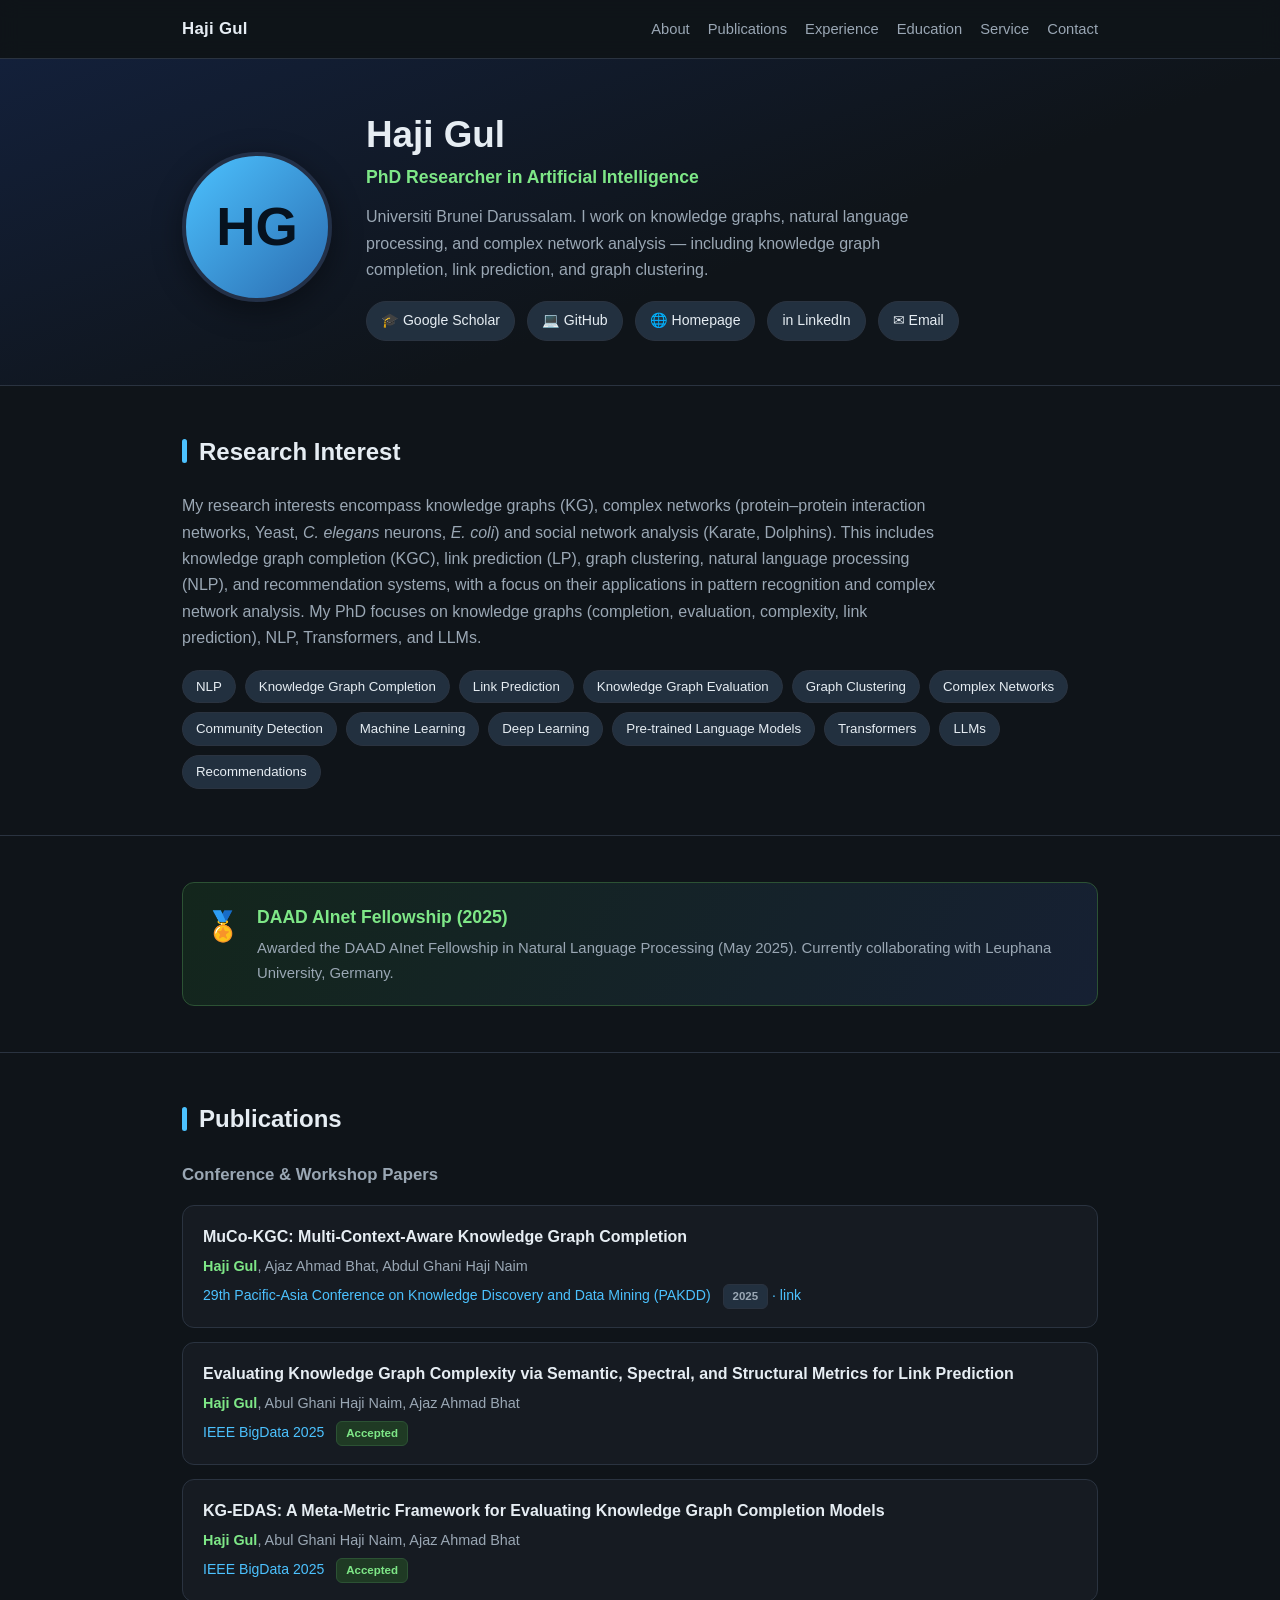
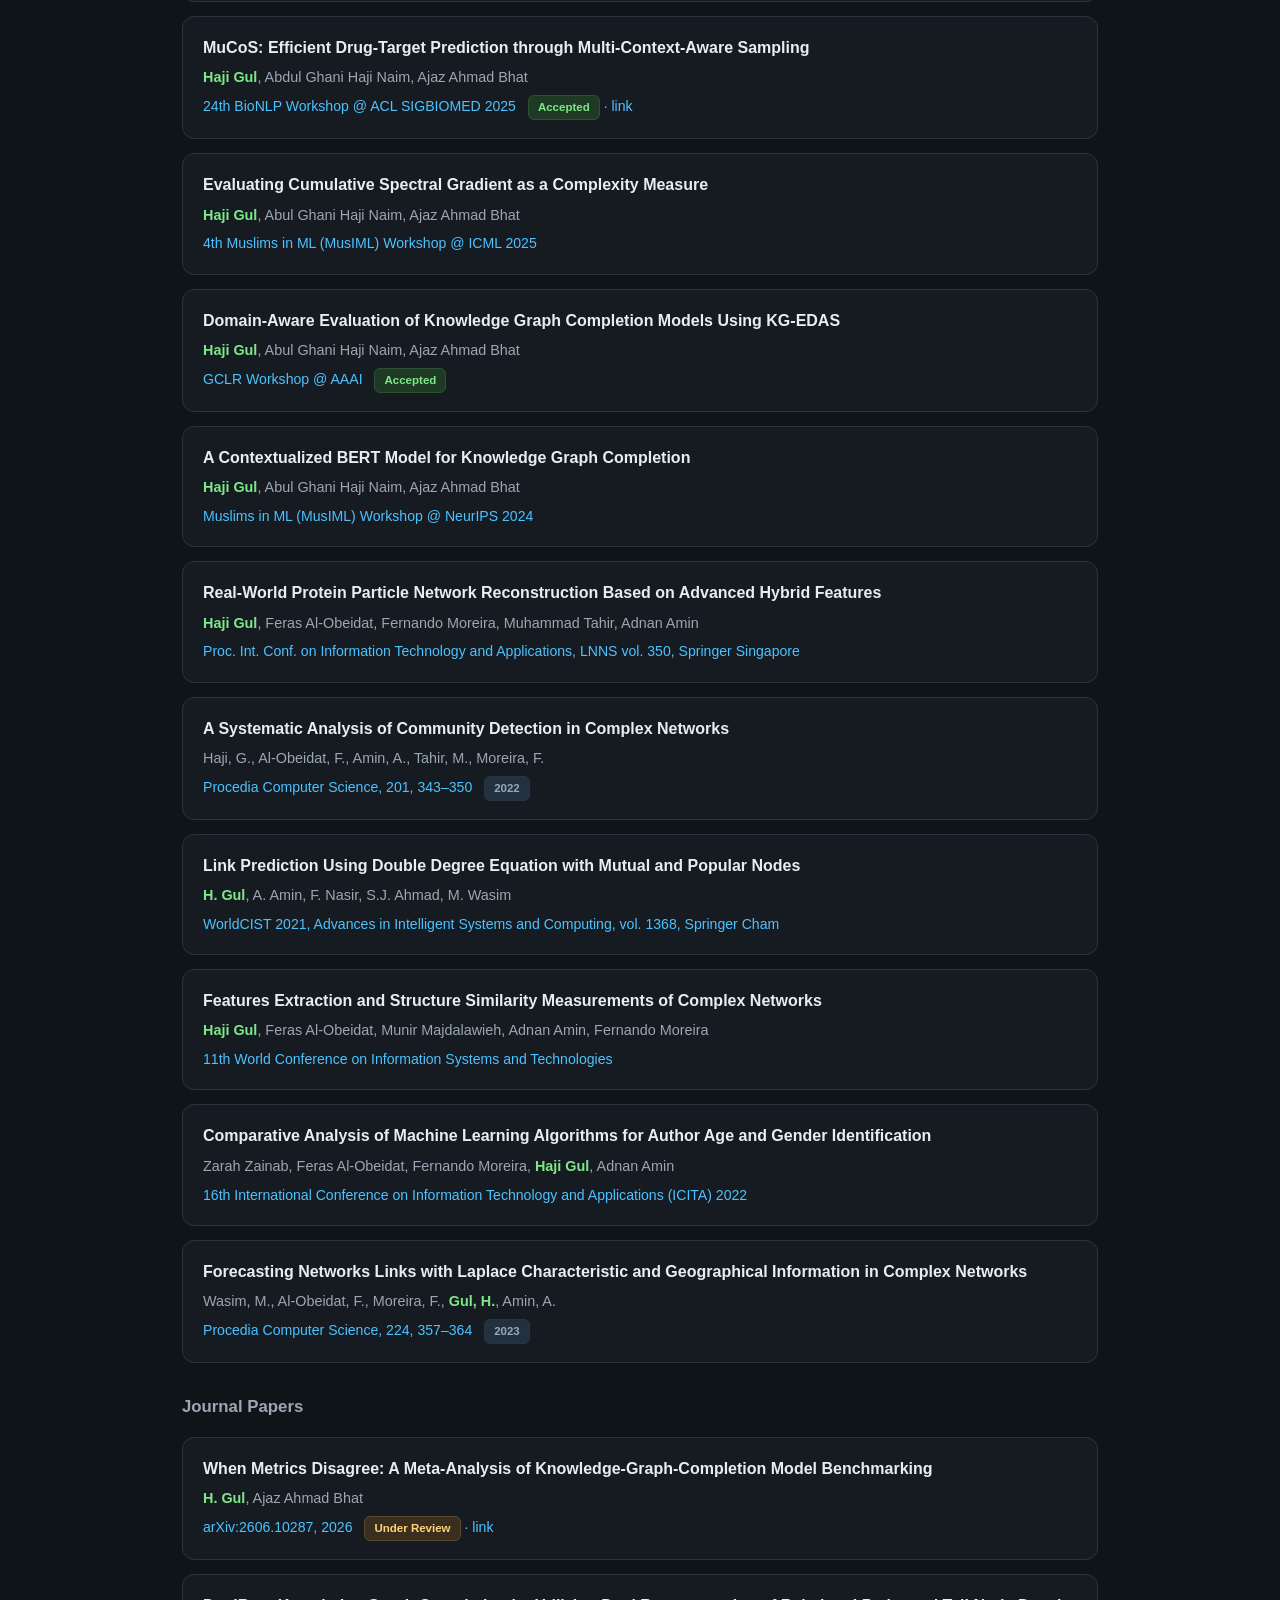
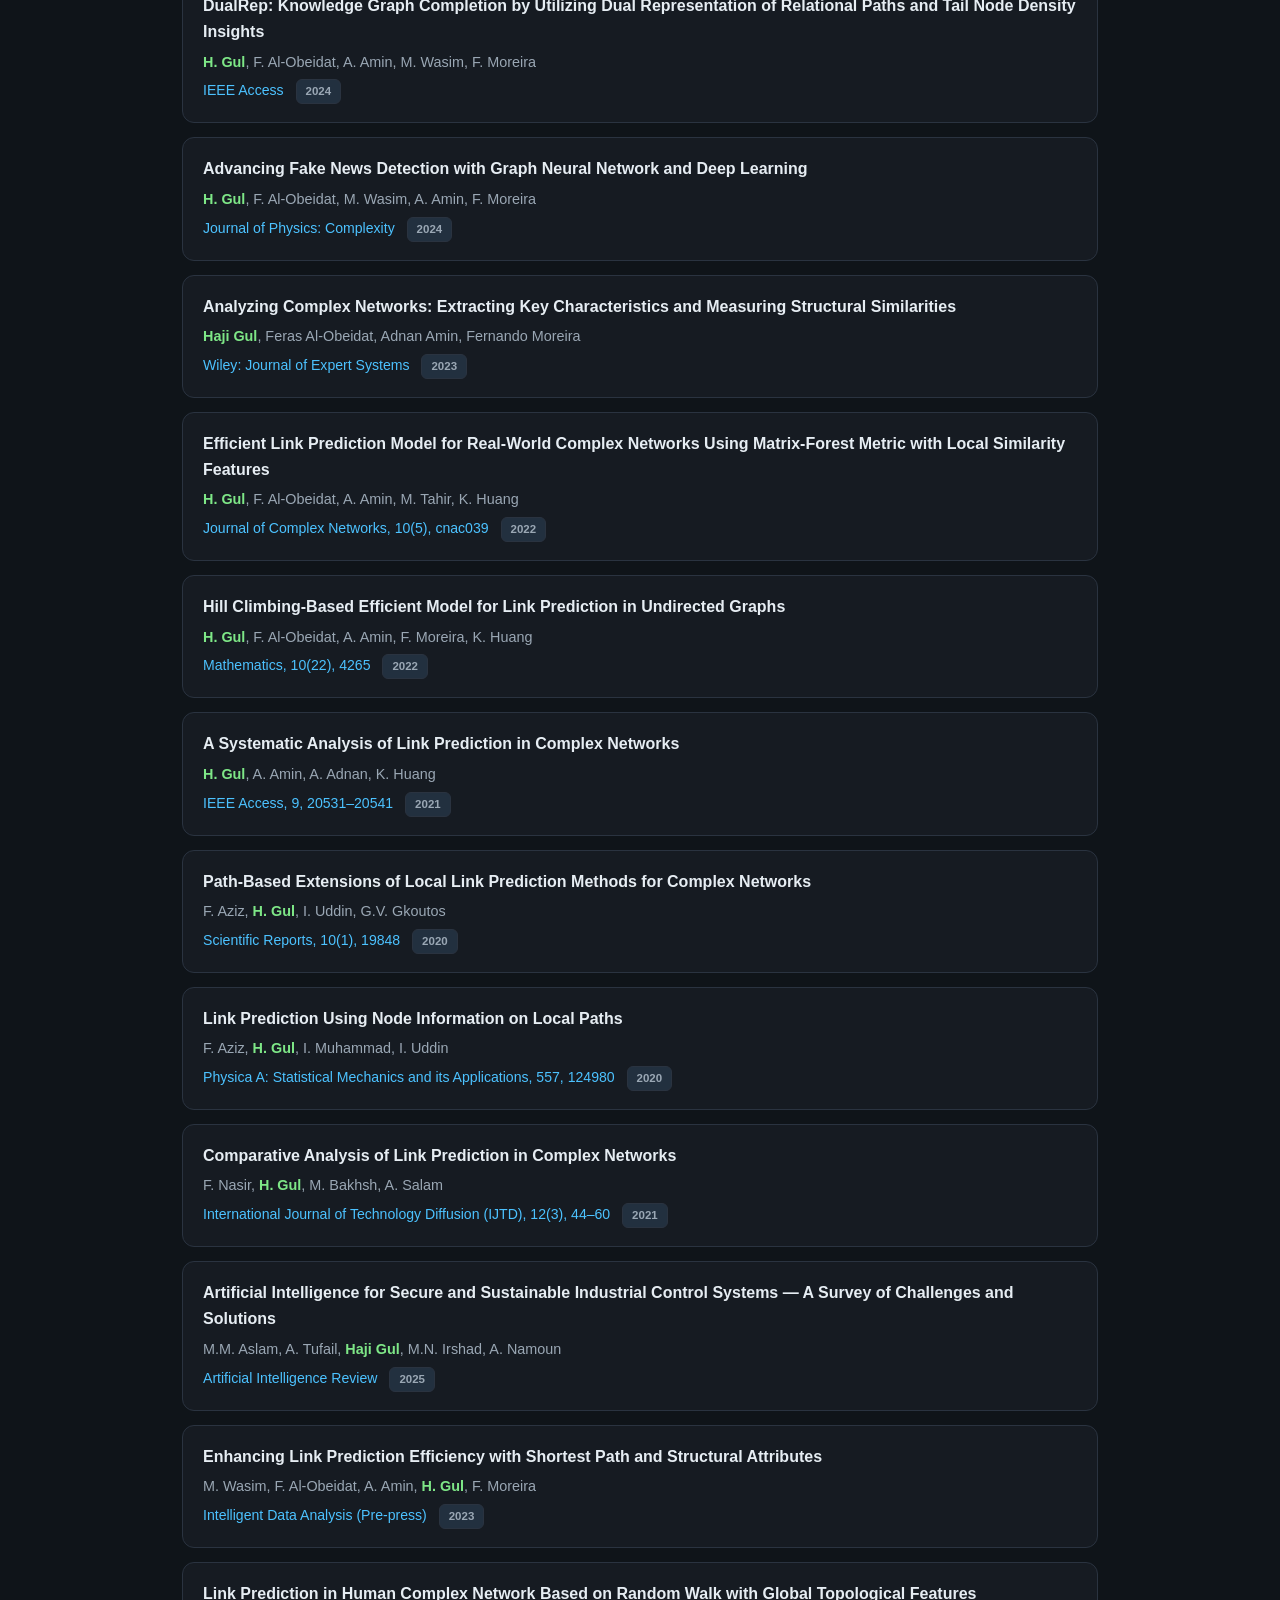
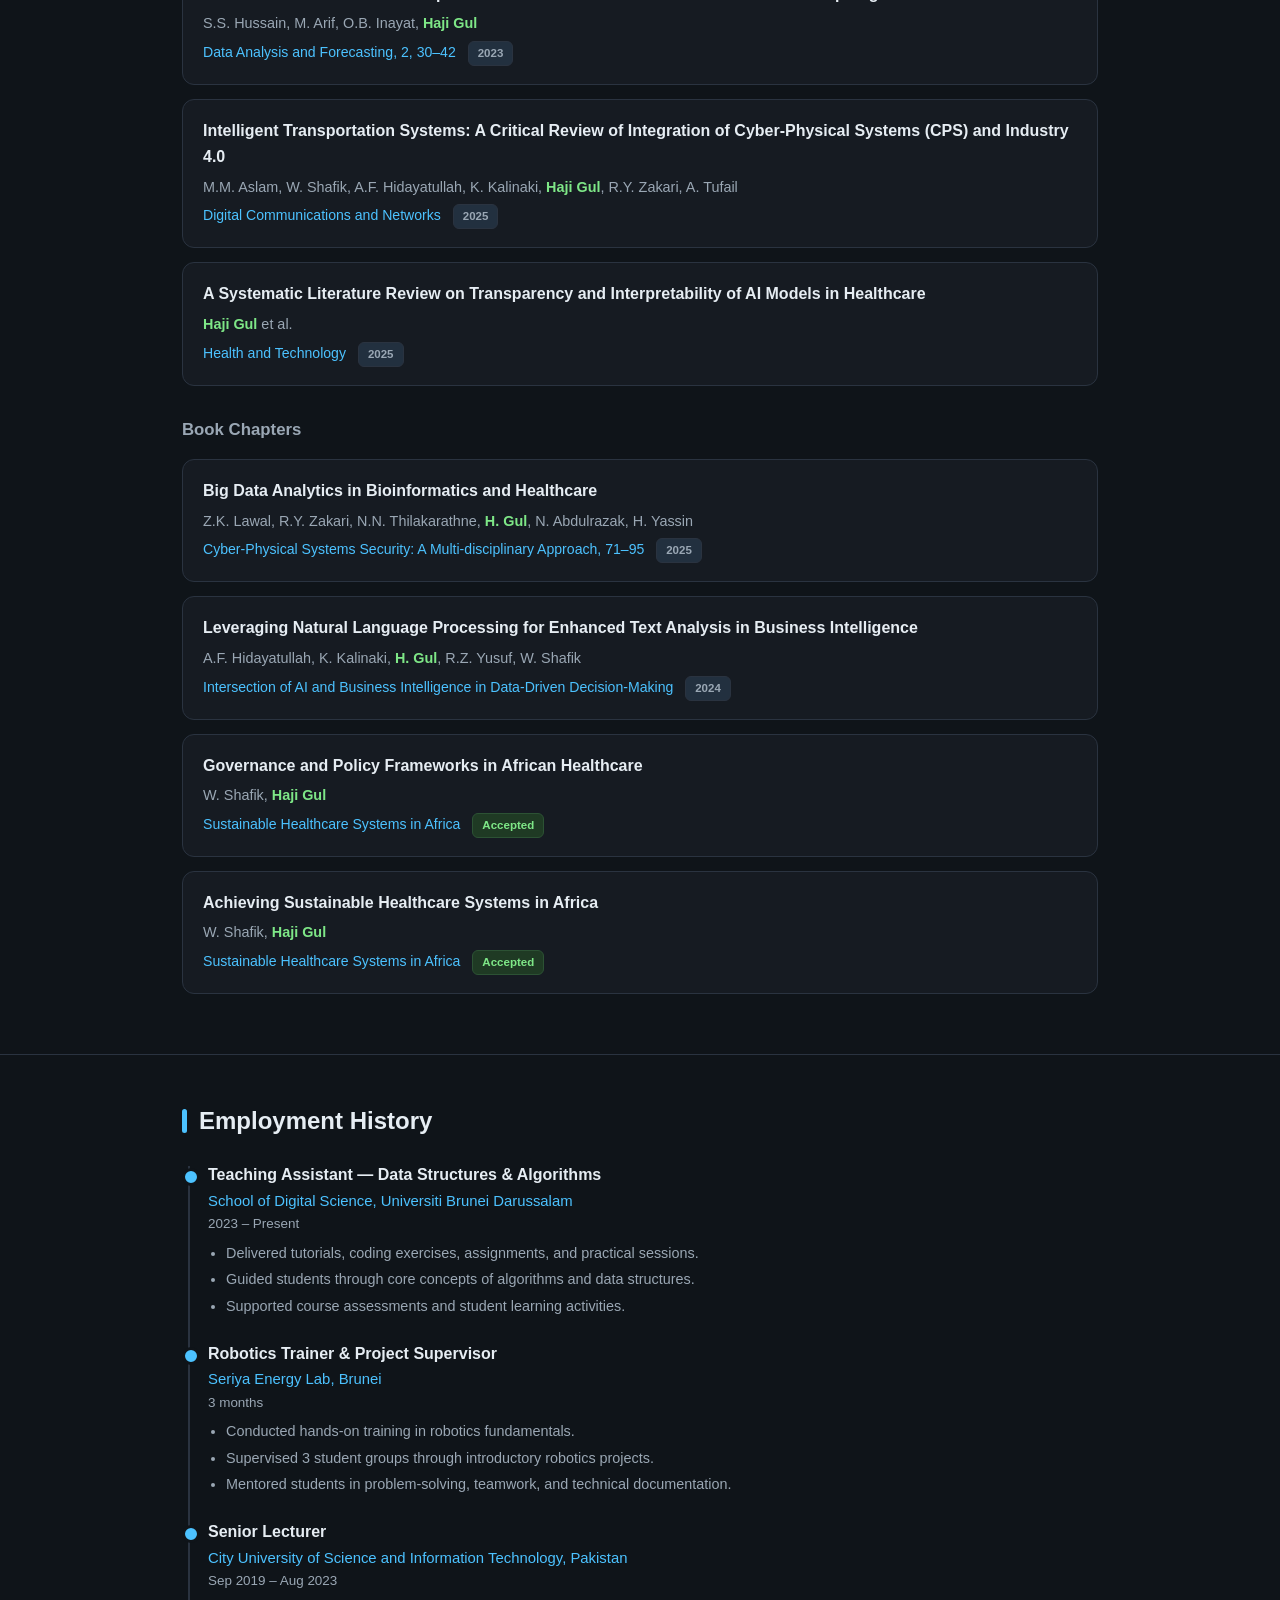
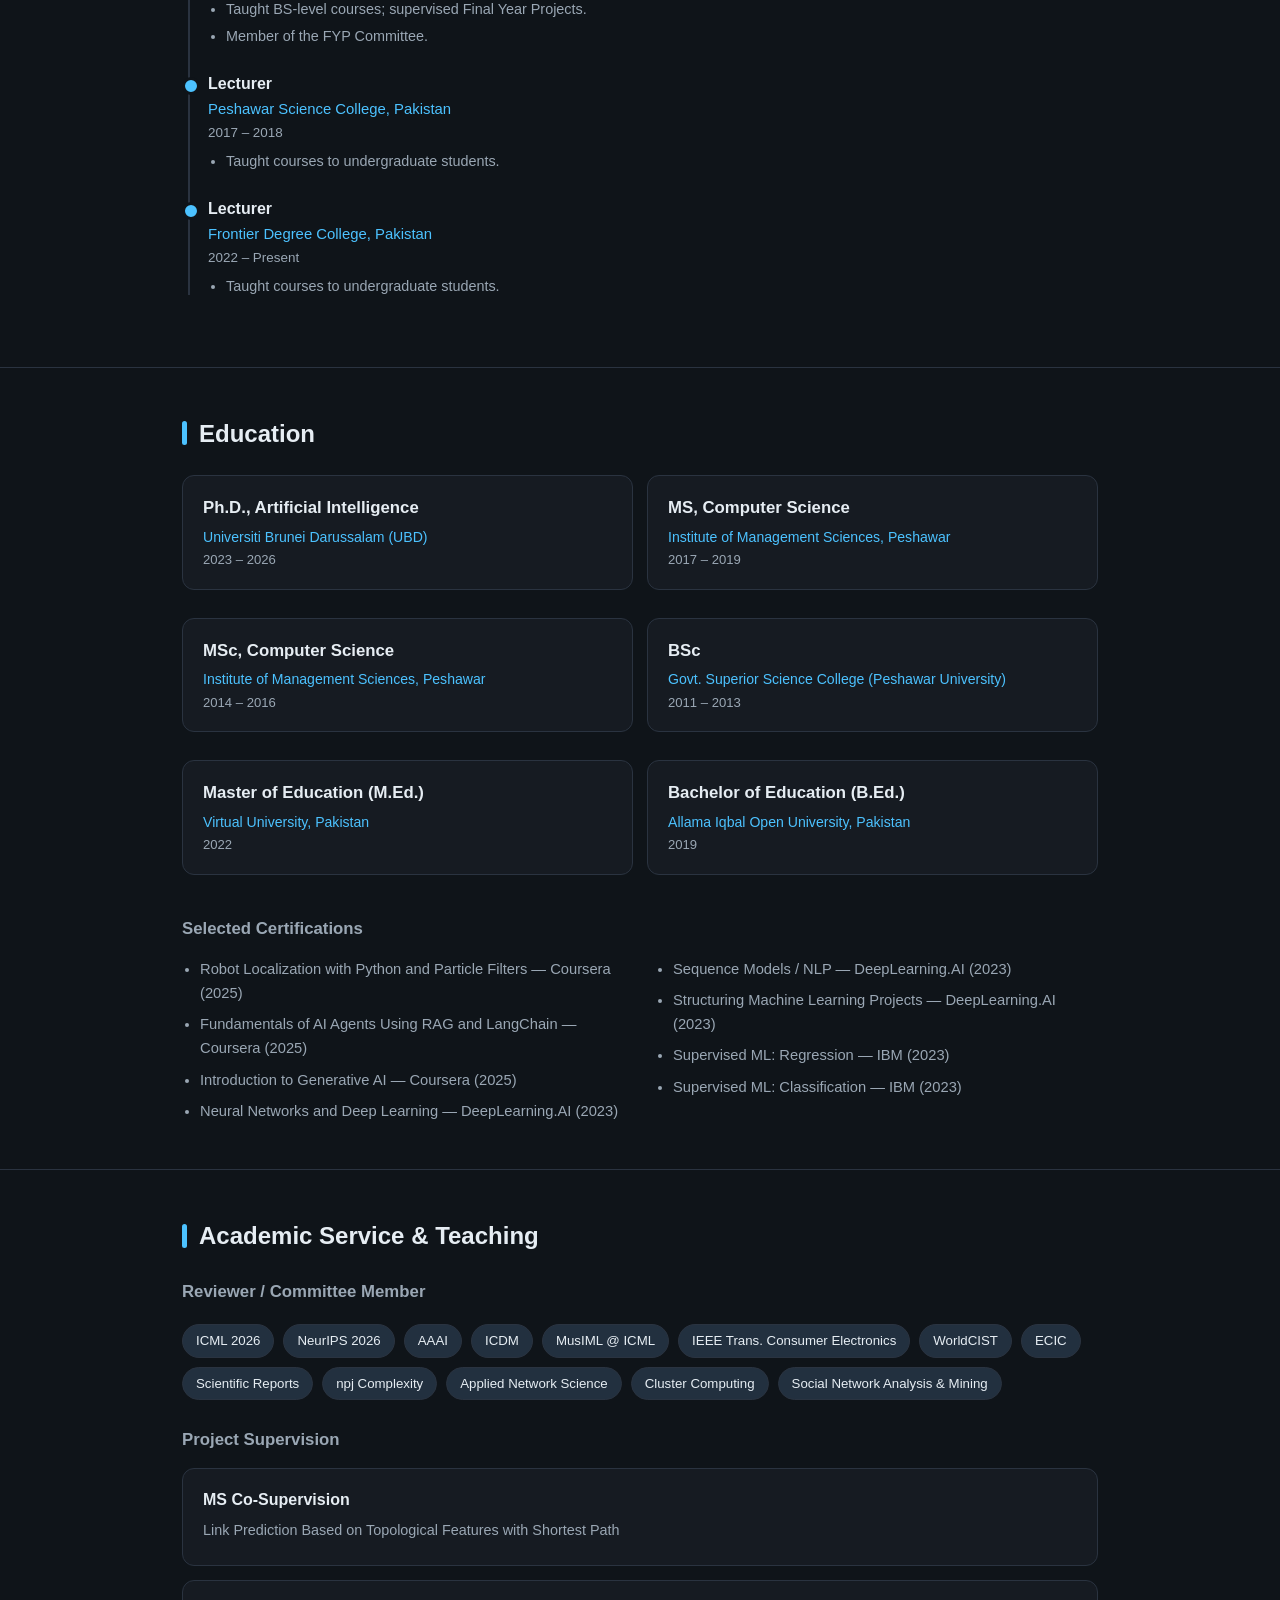
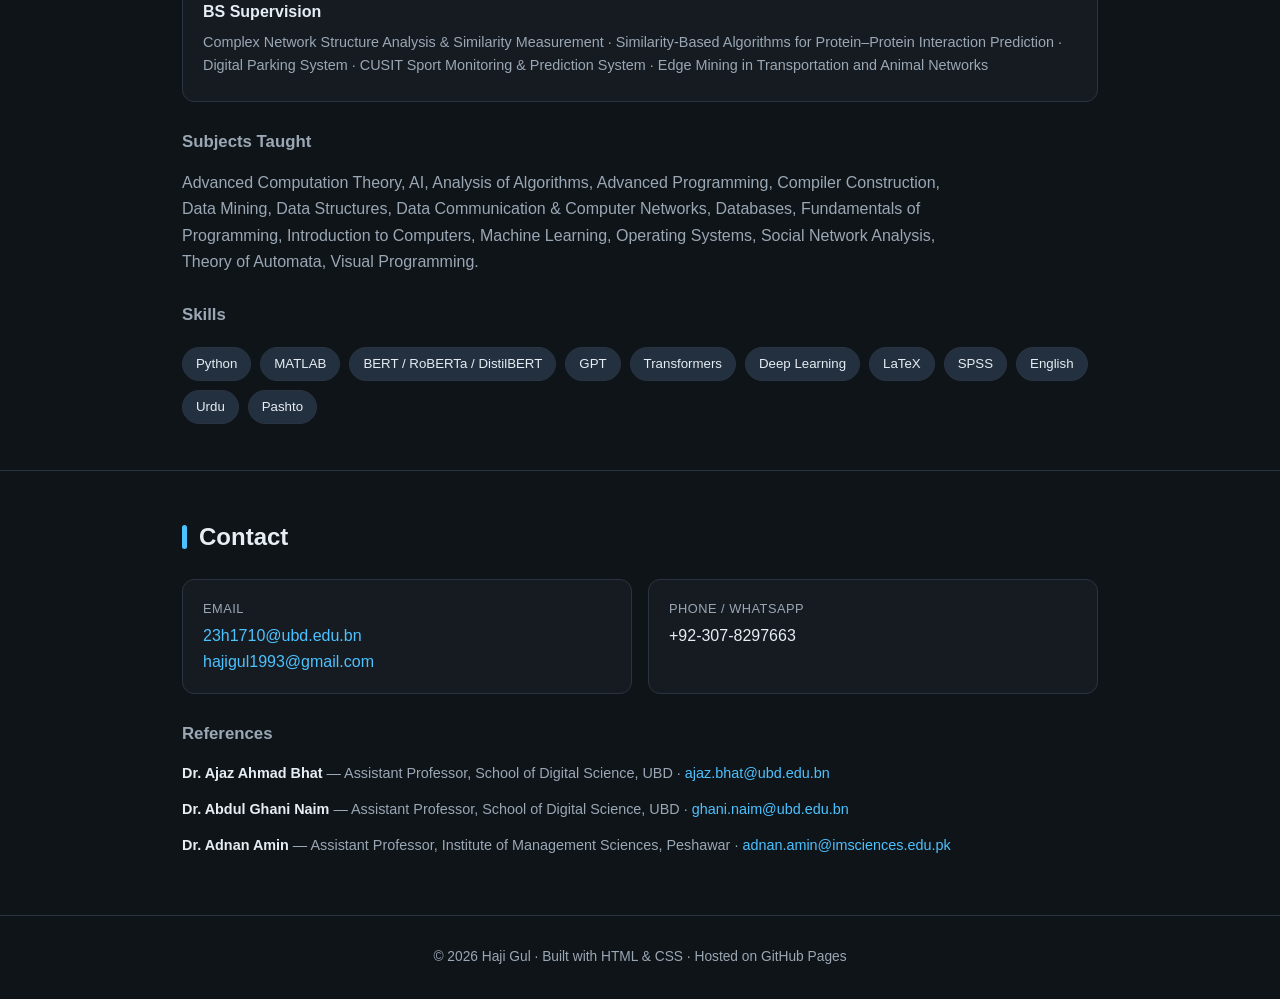
==== index.html @ 2e97ee05 "Add files via upload" ====
<!DOCTYPE html>
<html lang="en">
<head>
<meta charset="UTF-8">
<meta name="viewport" content="width=device-width, initial-scale=1.0">
<title>Haji Gul — Academic Homepage</title>
<meta name="description" content="Haji Gul — PhD researcher in Artificial Intelligence. Knowledge Graphs, NLP, Complex Networks, Link Prediction.">
<style>
  :root{
    --bg:#0f1419;
    --panel:#161b22;
    --panel2:#1c2330;
    --ink:#e6edf3;
    --muted:#9aa7b4;
    --accent:#4cc2ff;
    --accent2:#7ee787;
    --line:#2a3340;
    --chip:#22303f;
  }
  *{box-sizing:border-box;margin:0;padding:0}
  html{scroll-behavior:smooth}
  body{
    font-family:-apple-system,BlinkMacSystemFont,"Segoe UI",Roboto,Helvetica,Arial,sans-serif;
    background:var(--bg);
    color:var(--ink);
    line-height:1.65;
    font-size:16px;
  }
  a{color:var(--accent);text-decoration:none}
  a:hover{text-decoration:underline}

  /* Layout */
  .wrap{max-width:960px;margin:0 auto;padding:0 22px}

  /* Top nav */
  nav{
    position:sticky;top:0;z-index:50;
    background:rgba(15,20,25,.85);
    backdrop-filter:blur(10px);
    border-bottom:1px solid var(--line);
  }
  nav .wrap{display:flex;align-items:center;justify-content:space-between;height:58px}
  nav .brand{font-weight:700;font-size:1.05rem;letter-spacing:.3px}
  nav .links{display:flex;gap:18px;flex-wrap:wrap}
  nav .links a{color:var(--muted);font-size:.92rem;font-weight:500}
  nav .links a:hover{color:var(--accent);text-decoration:none}
  .menu-btn{display:none;background:none;border:1px solid var(--line);color:var(--ink);
    border-radius:8px;padding:6px 10px;font-size:1.1rem;cursor:pointer}

  /* Hero */
  header.hero{
    background:linear-gradient(160deg,#13203a 0%,#0f1419 60%);
    border-bottom:1px solid var(--line);
    padding:54px 0 44px;
  }
  .hero-grid{display:flex;gap:34px;align-items:center;flex-wrap:wrap}
  .avatar{
    width:150px;height:150px;border-radius:50%;
    background:linear-gradient(135deg,var(--accent),#2b6cb0);
    display:flex;align-items:center;justify-content:center;
    font-size:3.4rem;font-weight:700;color:#06121f;flex-shrink:0;
    border:4px solid #233047;box-shadow:0 8px 30px rgba(0,0,0,.4);
  }
  .hero h1{font-size:2.3rem;line-height:1.2;margin-bottom:6px}
  .hero .role{color:var(--accent2);font-weight:600;font-size:1.1rem;margin-bottom:12px}
  .hero p.lead{color:var(--muted);max-width:560px;margin-bottom:18px}
  .social{display:flex;gap:12px;flex-wrap:wrap}
  .social a{
    display:inline-flex;align-items:center;gap:7px;
    background:var(--chip);border:1px solid var(--line);
    padding:7px 14px;border-radius:999px;font-size:.88rem;
    color:var(--ink);font-weight:500;
  }
  .social a:hover{border-color:var(--accent);color:var(--accent);text-decoration:none}

  /* Sections */
  section{padding:46px 0;border-bottom:1px solid var(--line)}
  section h2{
    font-size:1.5rem;margin-bottom:22px;display:flex;align-items:center;gap:12px;
  }
  section h2::before{
    content:"";width:5px;height:24px;background:var(--accent);border-radius:3px;display:inline-block;
  }
  .lead-text{color:var(--muted);max-width:760px}

  /* Keyword chips */
  .chips{display:flex;flex-wrap:wrap;gap:9px;margin-top:18px}
  .chips span{
    background:var(--chip);border:1px solid var(--line);
    padding:5px 13px;border-radius:999px;font-size:.83rem;color:var(--ink);
  }

  /* Cards / lists */
  .card{
    background:var(--panel);border:1px solid var(--line);
    border-radius:12px;padding:18px 20px;margin-bottom:14px;
  }
  .card:hover{border-color:#37445a}
  .pub-title{font-weight:600;color:var(--ink);margin-bottom:5px}
  .pub-authors{color:var(--muted);font-size:.9rem;margin-bottom:5px}
  .pub-authors .me{color:var(--accent2);font-weight:600}
  .pub-venue{font-size:.88rem;color:var(--accent)}
  .badge{
    display:inline-block;font-size:.72rem;font-weight:700;
    padding:2px 9px;border-radius:6px;margin-left:8px;vertical-align:middle;
    background:#1f3a24;color:var(--accent2);border:1px solid #2c5234;
  }
  .badge.review{background:#3a2f1f;color:#ffd479;border-color:#5a4a2c}
  .badge.year{background:#22303f;color:var(--muted);border-color:var(--line)}

  /* Timeline */
  .timeline{position:relative;padding-left:26px}
  .timeline::before{content:"";position:absolute;left:6px;top:4px;bottom:4px;width:2px;background:var(--line)}
  .tl-item{position:relative;margin-bottom:22px}
  .tl-item::before{
    content:"";position:absolute;left:-26px;top:6px;width:12px;height:12px;
    border-radius:50%;background:var(--accent);border:3px solid var(--bg);
  }
  .tl-role{font-weight:600}
  .tl-org{color:var(--accent);font-size:.93rem}
  .tl-date{color:var(--muted);font-size:.84rem;margin-bottom:6px}
  .tl-item ul{margin:6px 0 0 18px;color:var(--muted);font-size:.9rem}
  .tl-item li{margin-bottom:3px}

  /* Two-column grid */
  .grid2{display:grid;grid-template-columns:1fr 1fr;gap:14px}
  .mini h3{font-size:1.05rem;margin-bottom:4px}
  .mini .sub{color:var(--accent);font-size:.88rem}
  .mini .date{color:var(--muted);font-size:.82rem}

  /* Highlight banner */
  .highlight{
    background:linear-gradient(120deg,#13261c,#162033);
    border:1px solid #2c5234;border-radius:12px;padding:20px 22px;
    display:flex;gap:16px;align-items:flex-start;
  }
  .highlight .ic{font-size:1.8rem}
  .highlight h3{color:var(--accent2);margin-bottom:4px;font-size:1.1rem}
  .highlight p{color:var(--muted);font-size:.93rem}

  /* simple two-col lists */
  .collist{columns:2;column-gap:30px}
  .collist li{margin:0 0 7px 18px;color:var(--muted);font-size:.92rem}

  /* Contact */
  .contact-grid{display:grid;grid-template-columns:1fr 1fr;gap:16px}
  .contact-card{background:var(--panel);border:1px solid var(--line);border-radius:12px;padding:18px 20px}
  .contact-card .lbl{color:var(--muted);font-size:.8rem;text-transform:uppercase;letter-spacing:.5px;margin-bottom:4px}
  .ref{font-size:.9rem;color:var(--muted);margin-bottom:12px}
  .ref b{color:var(--ink)}

  footer{padding:30px 0;text-align:center;color:var(--muted);font-size:.86rem}

  /* Responsive */
  @media(max-width:760px){
    .hero h1{font-size:1.8rem}
    .grid2,.contact-grid{grid-template-columns:1fr}
    .collist{columns:1}
    nav .links{display:none;position:absolute;top:58px;left:0;right:0;
      background:var(--panel);flex-direction:column;padding:14px 22px;border-bottom:1px solid var(--line)}
    nav .links.open{display:flex}
    .menu-btn{display:block}
    .avatar{width:110px;height:110px;font-size:2.6rem}
  }
</style>
</head>
<body>

<!-- ============ NAV ============ -->
<nav>
  <div class="wrap">
    <div class="brand">Haji Gul</div>
    <button class="menu-btn" onclick="document.getElementById('navlinks').classList.toggle('open')">☰</button>
    <div class="links" id="navlinks">
      <a href="#about">About</a>
      <a href="#publications">Publications</a>
      <a href="#experience">Experience</a>
      <a href="#education">Education</a>
      <a href="#service">Service</a>
      <a href="#contact">Contact</a>
    </div>
  </div>
</nav>

<!-- ============ HERO ============ -->
<header class="hero">
  <div class="wrap hero-grid">
    <div class="avatar">HG</div>
    <div>
      <h1>Haji Gul</h1>
      <div class="role">PhD Researcher in Artificial Intelligence</div>
      <p class="lead">Universiti Brunei Darussalam. I work on knowledge graphs, natural language processing,
        and complex network analysis — including knowledge graph completion, link prediction, and graph clustering.</p>
      <div class="social">
        <a href="https://scholar.google.com/citations?user=WqmzWogAAAAJ&hl=en" target="_blank">🎓 Google Scholar</a>
        <a href="https://github.com/hajigul" target="_blank">💻 GitHub</a>
        <a href="https://sites.google.com/view/hajigul/research-interest" target="_blank">🌐 Homepage</a>
        <a href="https://linkedin.com/in/haji-gul" target="_blank">in LinkedIn</a>
        <a href="mailto:23h1710@ubd.edu.bn">✉ Email</a>
      </div>
    </div>
  </div>
</header>

<!-- ============ ABOUT ============ -->
<section id="about">
  <div class="wrap">
    <h2>Research Interest</h2>
    <p class="lead-text">
      My research interests encompass knowledge graphs (KG), complex networks
      (protein–protein interaction networks, Yeast, <i>C. elegans</i> neurons, <i>E. coli</i>) and
      social network analysis (Karate, Dolphins). This includes knowledge graph completion (KGC),
      link prediction (LP), graph clustering, natural language processing (NLP), and recommendation
      systems, with a focus on their applications in pattern recognition and complex network analysis.
      My PhD focuses on knowledge graphs (completion, evaluation, complexity, link prediction),
      NLP, Transformers, and LLMs.
    </p>
    <div class="chips">
      <span>NLP</span><span>Knowledge Graph Completion</span><span>Link Prediction</span>
      <span>Knowledge Graph Evaluation</span><span>Graph Clustering</span><span>Complex Networks</span>
      <span>Community Detection</span><span>Machine Learning</span><span>Deep Learning</span>
      <span>Pre-trained Language Models</span><span>Transformers</span><span>LLMs</span><span>Recommendations</span>
    </div>
  </div>
</section>

<!-- ============ HIGHLIGHT ============ -->
<section id="award">
  <div class="wrap">
    <div class="highlight">
      <div class="ic">🏅</div>
      <div>
        <h3>DAAD AInet Fellowship (2025)</h3>
        <p>Awarded the DAAD AInet Fellowship in Natural Language Processing (May 2025).
           Currently collaborating with Leuphana University, Germany.</p>
      </div>
    </div>
  </div>
</section>

<!-- ============ PUBLICATIONS ============ -->
<section id="publications">
  <div class="wrap">
    <h2>Publications</h2>

    <h3 style="margin:6px 0 16px;color:var(--muted);font-size:1.05rem;font-weight:600">Conference &amp; Workshop Papers</h3>

    <div class="card">
      <div class="pub-title">MuCo-KGC: Multi-Context-Aware Knowledge Graph Completion</div>
      <div class="pub-authors"><span class="me">Haji Gul</span>, Ajaz Ahmad Bhat, Abdul Ghani Haji Naim</div>
      <div class="pub-venue">29th Pacific-Asia Conference on Knowledge Discovery and Data Mining (PAKDD)
        <span class="badge year">2025</span>
        <a href="https://dl.acm.org/doi/10.1007/978-981-96-8298-0_1" target="_blank"> · link</a></div>
    </div>

    <div class="card">
      <div class="pub-title">Evaluating Knowledge Graph Complexity via Semantic, Spectral, and Structural Metrics for Link Prediction</div>
      <div class="pub-authors"><span class="me">Haji Gul</span>, Abul Ghani Haji Naim, Ajaz Ahmad Bhat</div>
      <div class="pub-venue">IEEE BigData 2025 <span class="badge">Accepted</span></div>
    </div>

    <div class="card">
      <div class="pub-title">KG-EDAS: A Meta-Metric Framework for Evaluating Knowledge Graph Completion Models</div>
      <div class="pub-authors"><span class="me">Haji Gul</span>, Abul Ghani Haji Naim, Ajaz Ahmad Bhat</div>
      <div class="pub-venue">IEEE BigData 2025 <span class="badge">Accepted</span></div>
    </div>

    <div class="card">
      <div class="pub-title">MuCoS: Efficient Drug-Target Prediction through Multi-Context-Aware Sampling</div>
      <div class="pub-authors"><span class="me">Haji Gul</span>, Abdul Ghani Haji Naim, Ajaz Ahmad Bhat</div>
      <div class="pub-venue">24th BioNLP Workshop @ ACL SIGBIOMED 2025 <span class="badge">Accepted</span>
        <a href="https://aclanthology.org/people/haji-gul/" target="_blank"> · link</a></div>
    </div>

    <div class="card">
      <div class="pub-title">Evaluating Cumulative Spectral Gradient as a Complexity Measure</div>
      <div class="pub-authors"><span class="me">Haji Gul</span>, Abul Ghani Haji Naim, Ajaz Ahmad Bhat</div>
      <div class="pub-venue">4th Muslims in ML (MusIML) Workshop @ ICML 2025</div>
    </div>

    <div class="card">
      <div class="pub-title">Domain-Aware Evaluation of Knowledge Graph Completion Models Using KG-EDAS</div>
      <div class="pub-authors"><span class="me">Haji Gul</span>, Abul Ghani Haji Naim, Ajaz Ahmad Bhat</div>
      <div class="pub-venue">GCLR Workshop @ AAAI <span class="badge">Accepted</span></div>
    </div>

    <div class="card">
      <div class="pub-title">A Contextualized BERT Model for Knowledge Graph Completion</div>
      <div class="pub-authors"><span class="me">Haji Gul</span>, Abul Ghani Haji Naim, Ajaz Ahmad Bhat</div>
      <div class="pub-venue">Muslims in ML (MusIML) Workshop @ NeurIPS 2024</div>
    </div>

    <div class="card">
      <div class="pub-title">Real-World Protein Particle Network Reconstruction Based on Advanced Hybrid Features</div>
      <div class="pub-authors"><span class="me">Haji Gul</span>, Feras Al-Obeidat, Fernando Moreira, Muhammad Tahir, Adnan Amin</div>
      <div class="pub-venue">Proc. Int. Conf. on Information Technology and Applications, LNNS vol. 350, Springer Singapore</div>
    </div>

    <div class="card">
      <div class="pub-title">A Systematic Analysis of Community Detection in Complex Networks</div>
      <div class="pub-authors">Haji, G., Al-Obeidat, F., Amin, A., Tahir, M., Moreira, F.</div>
      <div class="pub-venue">Procedia Computer Science, 201, 343–350 <span class="badge year">2022</span></div>
    </div>

    <div class="card">
      <div class="pub-title">Link Prediction Using Double Degree Equation with Mutual and Popular Nodes</div>
      <div class="pub-authors"><span class="me">H. Gul</span>, A. Amin, F. Nasir, S.J. Ahmad, M. Wasim</div>
      <div class="pub-venue">WorldCIST 2021, Advances in Intelligent Systems and Computing, vol. 1368, Springer Cham</div>
    </div>

    <div class="card">
      <div class="pub-title">Features Extraction and Structure Similarity Measurements of Complex Networks</div>
      <div class="pub-authors"><span class="me">Haji Gul</span>, Feras Al-Obeidat, Munir Majdalawieh, Adnan Amin, Fernando Moreira</div>
      <div class="pub-venue">11th World Conference on Information Systems and Technologies</div>
    </div>

    <div class="card">
      <div class="pub-title">Comparative Analysis of Machine Learning Algorithms for Author Age and Gender Identification</div>
      <div class="pub-authors">Zarah Zainab, Feras Al-Obeidat, Fernando Moreira, <span class="me">Haji Gul</span>, Adnan Amin</div>
      <div class="pub-venue">16th International Conference on Information Technology and Applications (ICITA) 2022</div>
    </div>

    <div class="card">
      <div class="pub-title">Forecasting Networks Links with Laplace Characteristic and Geographical Information in Complex Networks</div>
      <div class="pub-authors">Wasim, M., Al-Obeidat, F., Moreira, F., <span class="me">Gul, H.</span>, Amin, A.</div>
      <div class="pub-venue">Procedia Computer Science, 224, 357–364 <span class="badge year">2023</span></div>
    </div>

    <h3 style="margin:30px 0 16px;color:var(--muted);font-size:1.05rem;font-weight:600">Journal Papers</h3>

    <div class="card">
      <div class="pub-title">When Metrics Disagree: A Meta-Analysis of Knowledge-Graph-Completion Model Benchmarking</div>
      <div class="pub-authors"><span class="me">H. Gul</span>, Ajaz Ahmad Bhat</div>
      <div class="pub-venue">arXiv:2606.10287, 2026 <span class="badge review">Under Review</span>
        <a href="https://arxiv.org/pdf/2606.10287" target="_blank"> · link</a></div>
    </div>

    <div class="card">
      <div class="pub-title">DualRep: Knowledge Graph Completion by Utilizing Dual Representation of Relational Paths and Tail Node Density Insights</div>
      <div class="pub-authors"><span class="me">H. Gul</span>, F. Al-Obeidat, A. Amin, M. Wasim, F. Moreira</div>
      <div class="pub-venue">IEEE Access <span class="badge year">2024</span></div>
    </div>

    <div class="card">
      <div class="pub-title">Advancing Fake News Detection with Graph Neural Network and Deep Learning</div>
      <div class="pub-authors"><span class="me">H. Gul</span>, F. Al-Obeidat, M. Wasim, A. Amin, F. Moreira</div>
      <div class="pub-venue">Journal of Physics: Complexity <span class="badge year">2024</span></div>
    </div>

    <div class="card">
      <div class="pub-title">Analyzing Complex Networks: Extracting Key Characteristics and Measuring Structural Similarities</div>
      <div class="pub-authors"><span class="me">Haji Gul</span>, Feras Al-Obeidat, Adnan Amin, Fernando Moreira</div>
      <div class="pub-venue">Wiley: Journal of Expert Systems <span class="badge year">2023</span></div>
    </div>

    <div class="card">
      <div class="pub-title">Efficient Link Prediction Model for Real-World Complex Networks Using Matrix-Forest Metric with Local Similarity Features</div>
      <div class="pub-authors"><span class="me">H. Gul</span>, F. Al-Obeidat, A. Amin, M. Tahir, K. Huang</div>
      <div class="pub-venue">Journal of Complex Networks, 10(5), cnac039 <span class="badge year">2022</span></div>
    </div>

    <div class="card">
      <div class="pub-title">Hill Climbing-Based Efficient Model for Link Prediction in Undirected Graphs</div>
      <div class="pub-authors"><span class="me">H. Gul</span>, F. Al-Obeidat, A. Amin, F. Moreira, K. Huang</div>
      <div class="pub-venue">Mathematics, 10(22), 4265 <span class="badge year">2022</span></div>
    </div>

    <div class="card">
      <div class="pub-title">A Systematic Analysis of Link Prediction in Complex Networks</div>
      <div class="pub-authors"><span class="me">H. Gul</span>, A. Amin, A. Adnan, K. Huang</div>
      <div class="pub-venue">IEEE Access, 9, 20531–20541 <span class="badge year">2021</span></div>
    </div>

    <div class="card">
      <div class="pub-title">Path-Based Extensions of Local Link Prediction Methods for Complex Networks</div>
      <div class="pub-authors">F. Aziz, <span class="me">H. Gul</span>, I. Uddin, G.V. Gkoutos</div>
      <div class="pub-venue">Scientific Reports, 10(1), 19848 <span class="badge year">2020</span></div>
    </div>

    <div class="card">
      <div class="pub-title">Link Prediction Using Node Information on Local Paths</div>
      <div class="pub-authors">F. Aziz, <span class="me">H. Gul</span>, I. Muhammad, I. Uddin</div>
      <div class="pub-venue">Physica A: Statistical Mechanics and its Applications, 557, 124980 <span class="badge year">2020</span></div>
    </div>

    <div class="card">
      <div class="pub-title">Comparative Analysis of Link Prediction in Complex Networks</div>
      <div class="pub-authors">F. Nasir, <span class="me">H. Gul</span>, M. Bakhsh, A. Salam</div>
      <div class="pub-venue">International Journal of Technology Diffusion (IJTD), 12(3), 44–60 <span class="badge year">2021</span></div>
    </div>

    <div class="card">
      <div class="pub-title">Artificial Intelligence for Secure and Sustainable Industrial Control Systems — A Survey of Challenges and Solutions</div>
      <div class="pub-authors">M.M. Aslam, A. Tufail, <span class="me">Haji Gul</span>, M.N. Irshad, A. Namoun</div>
      <div class="pub-venue">Artificial Intelligence Review <span class="badge year">2025</span></div>
    </div>

    <div class="card">
      <div class="pub-title">Enhancing Link Prediction Efficiency with Shortest Path and Structural Attributes</div>
      <div class="pub-authors">M. Wasim, F. Al-Obeidat, A. Amin, <span class="me">H. Gul</span>, F. Moreira</div>
      <div class="pub-venue">Intelligent Data Analysis (Pre-press) <span class="badge year">2023</span></div>
    </div>

    <div class="card">
      <div class="pub-title">Link Prediction in Human Complex Network Based on Random Walk with Global Topological Features</div>
      <div class="pub-authors">S.S. Hussain, M. Arif, O.B. Inayat, <span class="me">Haji Gul</span></div>
      <div class="pub-venue">Data Analysis and Forecasting, 2, 30–42 <span class="badge year">2023</span></div>
    </div>

    <div class="card">
      <div class="pub-title">Intelligent Transportation Systems: A Critical Review of Integration of Cyber-Physical Systems (CPS) and Industry 4.0</div>
      <div class="pub-authors">M.M. Aslam, W. Shafik, A.F. Hidayatullah, K. Kalinaki, <span class="me">Haji Gul</span>, R.Y. Zakari, A. Tufail</div>
      <div class="pub-venue">Digital Communications and Networks <span class="badge year">2025</span></div>
    </div>

    <div class="card">
      <div class="pub-title">A Systematic Literature Review on Transparency and Interpretability of AI Models in Healthcare</div>
      <div class="pub-authors"><span class="me">Haji Gul</span> et al.</div>
      <div class="pub-venue">Health and Technology <span class="badge year">2025</span></div>
    </div>

    <h3 style="margin:30px 0 16px;color:var(--muted);font-size:1.05rem;font-weight:600">Book Chapters</h3>

    <div class="card">
      <div class="pub-title">Big Data Analytics in Bioinformatics and Healthcare</div>
      <div class="pub-authors">Z.K. Lawal, R.Y. Zakari, N.N. Thilakarathne, <span class="me">H. Gul</span>, N. Abdulrazak, H. Yassin</div>
      <div class="pub-venue">Cyber-Physical Systems Security: A Multi-disciplinary Approach, 71–95 <span class="badge year">2025</span></div>
    </div>

    <div class="card">
      <div class="pub-title">Leveraging Natural Language Processing for Enhanced Text Analysis in Business Intelligence</div>
      <div class="pub-authors">A.F. Hidayatullah, K. Kalinaki, <span class="me">H. Gul</span>, R.Z. Yusuf, W. Shafik</div>
      <div class="pub-venue">Intersection of AI and Business Intelligence in Data-Driven Decision-Making <span class="badge year">2024</span></div>
    </div>

    <div class="card">
      <div class="pub-title">Governance and Policy Frameworks in African Healthcare</div>
      <div class="pub-authors">W. Shafik, <span class="me">Haji Gul</span></div>
      <div class="pub-venue">Sustainable Healthcare Systems in Africa <span class="badge">Accepted</span></div>
    </div>

    <div class="card">
      <div class="pub-title">Achieving Sustainable Healthcare Systems in Africa</div>
      <div class="pub-authors">W. Shafik, <span class="me">Haji Gul</span></div>
      <div class="pub-venue">Sustainable Healthcare Systems in Africa <span class="badge">Accepted</span></div>
    </div>

  </div>
</section>

<!-- ============ EXPERIENCE ============ -->
<section id="experience">
  <div class="wrap">
    <h2>Employment History</h2>
    <div class="timeline">

      <div class="tl-item">
        <div class="tl-role">Teaching Assistant — Data Structures &amp; Algorithms</div>
        <div class="tl-org">School of Digital Science, Universiti Brunei Darussalam</div>
        <div class="tl-date">2023 – Present</div>
        <ul>
          <li>Delivered tutorials, coding exercises, assignments, and practical sessions.</li>
          <li>Guided students through core concepts of algorithms and data structures.</li>
          <li>Supported course assessments and student learning activities.</li>
        </ul>
      </div>

      <div class="tl-item">
        <div class="tl-role">Robotics Trainer &amp; Project Supervisor</div>
        <div class="tl-org">Seriya Energy Lab, Brunei</div>
        <div class="tl-date">3 months</div>
        <ul>
          <li>Conducted hands-on training in robotics fundamentals.</li>
          <li>Supervised 3 student groups through introductory robotics projects.</li>
          <li>Mentored students in problem-solving, teamwork, and technical documentation.</li>
        </ul>
      </div>

      <div class="tl-item">
        <div class="tl-role">Senior Lecturer</div>
        <div class="tl-org">City University of Science and Information Technology, Pakistan</div>
        <div class="tl-date">Sep 2019 – Aug 2023</div>
        <ul>
          <li>Taught BS-level courses; supervised Final Year Projects.</li>
          <li>Member of the FYP Committee.</li>
        </ul>
      </div>

      <div class="tl-item">
        <div class="tl-role">Lecturer</div>
        <div class="tl-org">Peshawar Science College, Pakistan</div>
        <div class="tl-date">2017 – 2018</div>
        <ul><li>Taught courses to undergraduate students.</li></ul>
      </div>

      <div class="tl-item">
        <div class="tl-role">Lecturer</div>
        <div class="tl-org">Frontier Degree College, Pakistan</div>
        <div class="tl-date">2022 – Present</div>
        <ul><li>Taught courses to undergraduate students.</li></ul>
      </div>

    </div>
  </div>
</section>

<!-- ============ EDUCATION ============ -->
<section id="education">
  <div class="wrap">
    <h2>Education</h2>
    <div class="grid2">
      <div class="card mini">
        <h3>Ph.D., Artificial Intelligence</h3>
        <div class="sub">Universiti Brunei Darussalam (UBD)</div>
        <div class="date">2023 – 2026</div>
      </div>
      <div class="card mini">
        <h3>MS, Computer Science</h3>
        <div class="sub">Institute of Management Sciences, Peshawar</div>
        <div class="date">2017 – 2019</div>
      </div>
      <div class="card mini">
        <h3>MSc, Computer Science</h3>
        <div class="sub">Institute of Management Sciences, Peshawar</div>
        <div class="date">2014 – 2016</div>
      </div>
      <div class="card mini">
        <h3>BSc</h3>
        <div class="sub">Govt. Superior Science College (Peshawar University)</div>
        <div class="date">2011 – 2013</div>
      </div>
      <div class="card mini">
        <h3>Master of Education (M.Ed.)</h3>
        <div class="sub">Virtual University, Pakistan</div>
        <div class="date">2022</div>
      </div>
      <div class="card mini">
        <h3>Bachelor of Education (B.Ed.)</h3>
        <div class="sub">Allama Iqbal Open University, Pakistan</div>
        <div class="date">2019</div>
      </div>
    </div>

    <h3 style="margin:26px 0 14px;color:var(--muted);font-size:1.05rem;font-weight:600">Selected Certifications</h3>
    <ul class="collist">
      <li>Robot Localization with Python and Particle Filters — Coursera (2025)</li>
      <li>Fundamentals of AI Agents Using RAG and LangChain — Coursera (2025)</li>
      <li>Introduction to Generative AI — Coursera (2025)</li>
      <li>Neural Networks and Deep Learning — DeepLearning.AI (2023)</li>
      <li>Sequence Models / NLP — DeepLearning.AI (2023)</li>
      <li>Structuring Machine Learning Projects — DeepLearning.AI (2023)</li>
      <li>Supervised ML: Regression — IBM (2023)</li>
      <li>Supervised ML: Classification — IBM (2023)</li>
    </ul>
  </div>
</section>

<!-- ============ SERVICE ============ -->
<section id="service">
  <div class="wrap">
    <h2>Academic Service &amp; Teaching</h2>

    <h3 style="margin:0 0 14px;color:var(--muted);font-size:1.05rem;font-weight:600">Reviewer / Committee Member</h3>
    <div class="chips">
      <span>ICML 2026</span><span>NeurIPS 2026</span><span>AAAI</span><span>ICDM</span>
      <span>MusIML @ ICML</span><span>IEEE Trans. Consumer Electronics</span><span>WorldCIST</span>
      <span>ECIC</span><span>Scientific Reports</span><span>npj Complexity</span>
      <span>Applied Network Science</span><span>Cluster Computing</span><span>Social Network Analysis &amp; Mining</span>
    </div>

    <h3 style="margin:26px 0 14px;color:var(--muted);font-size:1.05rem;font-weight:600">Project Supervision</h3>
    <div class="card">
      <div class="pub-title">MS Co-Supervision</div>
      <div class="pub-authors">Link Prediction Based on Topological Features with Shortest Path</div>
    </div>
    <div class="card">
      <div class="pub-title">BS Supervision</div>
      <div class="pub-authors">Complex Network Structure Analysis & Similarity Measurement · Similarity-Based Algorithms for Protein–Protein Interaction Prediction · Digital Parking System · CUSIT Sport Monitoring & Prediction System · Edge Mining in Transportation and Animal Networks</div>
    </div>

    <h3 style="margin:26px 0 14px;color:var(--muted);font-size:1.05rem;font-weight:600">Subjects Taught</h3>
    <p class="lead-text">Advanced Computation Theory, AI, Analysis of Algorithms, Advanced Programming,
      Compiler Construction, Data Mining, Data Structures, Data Communication & Computer Networks,
      Databases, Fundamentals of Programming, Introduction to Computers, Machine Learning,
      Operating Systems, Social Network Analysis, Theory of Automata, Visual Programming.</p>

    <h3 style="margin:26px 0 14px;color:var(--muted);font-size:1.05rem;font-weight:600">Skills</h3>
    <div class="chips">
      <span>Python</span><span>MATLAB</span><span>BERT / RoBERTa / DistilBERT</span><span>GPT</span>
      <span>Transformers</span><span>Deep Learning</span><span>LaTeX</span><span>SPSS</span>
      <span>English</span><span>Urdu</span><span>Pashto</span>
    </div>
  </div>
</section>

<!-- ============ CONTACT ============ -->
<section id="contact">
  <div class="wrap">
    <h2>Contact</h2>
    <div class="contact-grid">
      <div class="contact-card">
        <div class="lbl">Email</div>
        <div><a href="mailto:23h1710@ubd.edu.bn">23h1710@ubd.edu.bn</a></div>
        <div><a href="mailto:hajigul1993@gmail.com">hajigul1993@gmail.com</a></div>
      </div>
      <div class="contact-card">
        <div class="lbl">Phone / WhatsApp</div>
        <div>+92-307-8297663</div>
      </div>
    </div>

    <h3 style="margin:26px 0 14px;color:var(--muted);font-size:1.05rem;font-weight:600">References</h3>
    <div class="ref"><b>Dr. Ajaz Ahmad Bhat</b> — Assistant Professor, School of Digital Science, UBD ·
      <a href="mailto:ajaz.bhat@ubd.edu.bn">ajaz.bhat@ubd.edu.bn</a></div>
    <div class="ref"><b>Dr. Abdul Ghani Naim</b> — Assistant Professor, School of Digital Science, UBD ·
      <a href="mailto:ghani.naim@ubd.edu.bn">ghani.naim@ubd.edu.bn</a></div>
    <div class="ref"><b>Dr. Adnan Amin</b> — Assistant Professor, Institute of Management Sciences, Peshawar ·
      <a href="mailto:adnan.amin@imsciences.edu.pk">adnan.amin@imsciences.edu.pk</a></div>
  </div>
</section>

<footer>
  <div class="wrap">© 2026 Haji Gul · Built with HTML &amp; CSS · Hosted on GitHub Pages</div>
</footer>

</body>
</html>
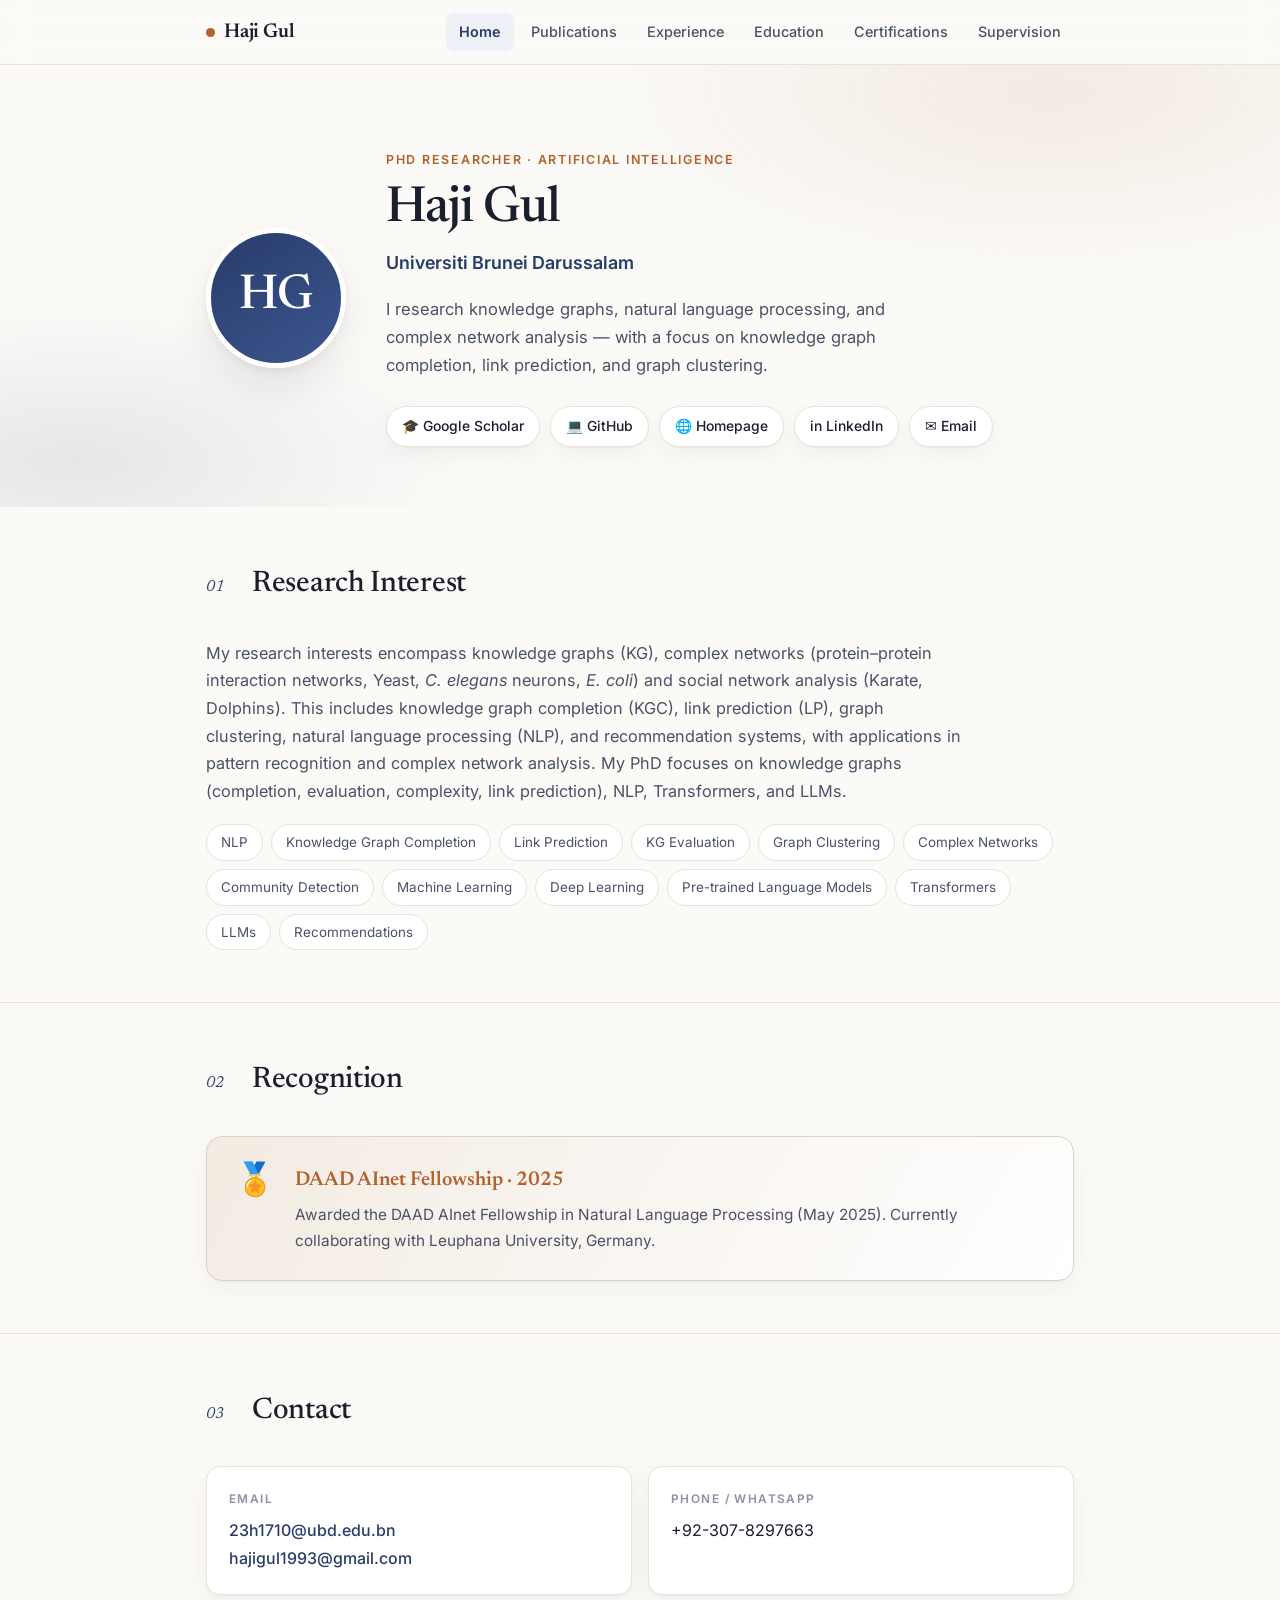
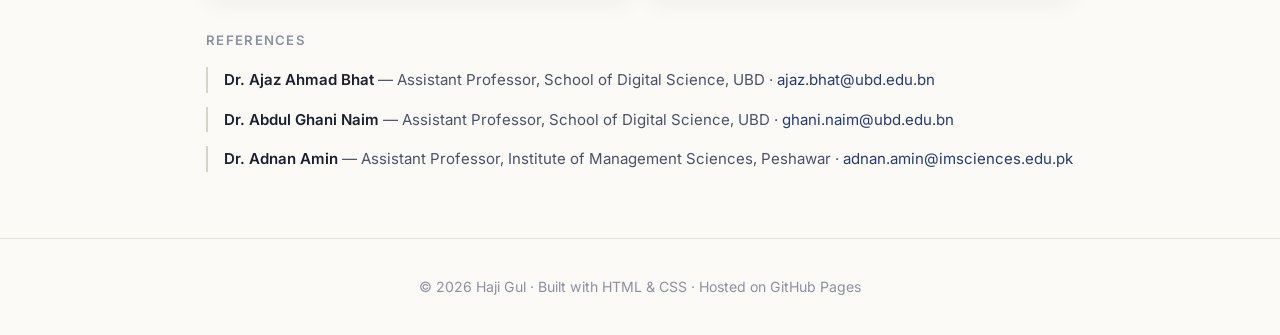
==== commit 389051fd: "Add files via upload" ====
--- a/index.html
+++ b/index.html
@@ -5,192 +5,34 @@
 <meta name="viewport" content="width=device-width, initial-scale=1.0">
 <title>Haji Gul — Academic Homepage</title>
 <meta name="description" content="Haji Gul — PhD researcher in Artificial Intelligence. Knowledge Graphs, NLP, Complex Networks, Link Prediction.">
-<style>
-  :root{
-    --bg:#0f1419;
-    --panel:#161b22;
-    --panel2:#1c2330;
-    --ink:#e6edf3;
-    --muted:#9aa7b4;
-    --accent:#4cc2ff;
-    --accent2:#7ee787;
-    --line:#2a3340;
-    --chip:#22303f;
-  }
-  *{box-sizing:border-box;margin:0;padding:0}
-  html{scroll-behavior:smooth}
-  body{
-    font-family:-apple-system,BlinkMacSystemFont,"Segoe UI",Roboto,Helvetica,Arial,sans-serif;
-    background:var(--bg);
-    color:var(--ink);
-    line-height:1.65;
-    font-size:16px;
-  }
-  a{color:var(--accent);text-decoration:none}
-  a:hover{text-decoration:underline}
+<link rel="stylesheet" href="style.css">
+</head>
+<body data-accent="publications">
 
-  /* Layout */
-  .wrap{max-width:960px;margin:0 auto;padding:0 22px}
-
-  /* Top nav */
-  nav{
-    position:sticky;top:0;z-index:50;
-    background:rgba(15,20,25,.85);
-    backdrop-filter:blur(10px);
-    border-bottom:1px solid var(--line);
-  }
-  nav .wrap{display:flex;align-items:center;justify-content:space-between;height:58px}
-  nav .brand{font-weight:700;font-size:1.05rem;letter-spacing:.3px}
-  nav .links{display:flex;gap:18px;flex-wrap:wrap}
-  nav .links a{color:var(--muted);font-size:.92rem;font-weight:500}
-  nav .links a:hover{color:var(--accent);text-decoration:none}
-  .menu-btn{display:none;background:none;border:1px solid var(--line);color:var(--ink);
-    border-radius:8px;padding:6px 10px;font-size:1.1rem;cursor:pointer}
-
-  /* Hero */
-  header.hero{
-    background:linear-gradient(160deg,#13203a 0%,#0f1419 60%);
-    border-bottom:1px solid var(--line);
-    padding:54px 0 44px;
-  }
-  .hero-grid{display:flex;gap:34px;align-items:center;flex-wrap:wrap}
-  .avatar{
-    width:150px;height:150px;border-radius:50%;
-    background:linear-gradient(135deg,var(--accent),#2b6cb0);
-    display:flex;align-items:center;justify-content:center;
-    font-size:3.4rem;font-weight:700;color:#06121f;flex-shrink:0;
-    border:4px solid #233047;box-shadow:0 8px 30px rgba(0,0,0,.4);
-  }
-  .hero h1{font-size:2.3rem;line-height:1.2;margin-bottom:6px}
-  .hero .role{color:var(--accent2);font-weight:600;font-size:1.1rem;margin-bottom:12px}
-  .hero p.lead{color:var(--muted);max-width:560px;margin-bottom:18px}
-  .social{display:flex;gap:12px;flex-wrap:wrap}
-  .social a{
-    display:inline-flex;align-items:center;gap:7px;
-    background:var(--chip);border:1px solid var(--line);
-    padding:7px 14px;border-radius:999px;font-size:.88rem;
-    color:var(--ink);font-weight:500;
-  }
-  .social a:hover{border-color:var(--accent);color:var(--accent);text-decoration:none}
-
-  /* Sections */
-  section{padding:46px 0;border-bottom:1px solid var(--line)}
-  section h2{
-    font-size:1.5rem;margin-bottom:22px;display:flex;align-items:center;gap:12px;
-  }
-  section h2::before{
-    content:"";width:5px;height:24px;background:var(--accent);border-radius:3px;display:inline-block;
-  }
-  .lead-text{color:var(--muted);max-width:760px}
-
-  /* Keyword chips */
-  .chips{display:flex;flex-wrap:wrap;gap:9px;margin-top:18px}
-  .chips span{
-    background:var(--chip);border:1px solid var(--line);
-    padding:5px 13px;border-radius:999px;font-size:.83rem;color:var(--ink);
-  }
-
-  /* Cards / lists */
-  .card{
-    background:var(--panel);border:1px solid var(--line);
-    border-radius:12px;padding:18px 20px;margin-bottom:14px;
-  }
-  .card:hover{border-color:#37445a}
-  .pub-title{font-weight:600;color:var(--ink);margin-bottom:5px}
-  .pub-authors{color:var(--muted);font-size:.9rem;margin-bottom:5px}
-  .pub-authors .me{color:var(--accent2);font-weight:600}
-  .pub-venue{font-size:.88rem;color:var(--accent)}
-  .badge{
-    display:inline-block;font-size:.72rem;font-weight:700;
-    padding:2px 9px;border-radius:6px;margin-left:8px;vertical-align:middle;
-    background:#1f3a24;color:var(--accent2);border:1px solid #2c5234;
-  }
-  .badge.review{background:#3a2f1f;color:#ffd479;border-color:#5a4a2c}
-  .badge.year{background:#22303f;color:var(--muted);border-color:var(--line)}
-
-  /* Timeline */
-  .timeline{position:relative;padding-left:26px}
-  .timeline::before{content:"";position:absolute;left:6px;top:4px;bottom:4px;width:2px;background:var(--line)}
-  .tl-item{position:relative;margin-bottom:22px}
-  .tl-item::before{
-    content:"";position:absolute;left:-26px;top:6px;width:12px;height:12px;
-    border-radius:50%;background:var(--accent);border:3px solid var(--bg);
-  }
-  .tl-role{font-weight:600}
-  .tl-org{color:var(--accent);font-size:.93rem}
-  .tl-date{color:var(--muted);font-size:.84rem;margin-bottom:6px}
-  .tl-item ul{margin:6px 0 0 18px;color:var(--muted);font-size:.9rem}
-  .tl-item li{margin-bottom:3px}
-
-  /* Two-column grid */
-  .grid2{display:grid;grid-template-columns:1fr 1fr;gap:14px}
-  .mini h3{font-size:1.05rem;margin-bottom:4px}
-  .mini .sub{color:var(--accent);font-size:.88rem}
-  .mini .date{color:var(--muted);font-size:.82rem}
-
-  /* Highlight banner */
-  .highlight{
-    background:linear-gradient(120deg,#13261c,#162033);
-    border:1px solid #2c5234;border-radius:12px;padding:20px 22px;
-    display:flex;gap:16px;align-items:flex-start;
-  }
-  .highlight .ic{font-size:1.8rem}
-  .highlight h3{color:var(--accent2);margin-bottom:4px;font-size:1.1rem}
-  .highlight p{color:var(--muted);font-size:.93rem}
-
-  /* simple two-col lists */
-  .collist{columns:2;column-gap:30px}
-  .collist li{margin:0 0 7px 18px;color:var(--muted);font-size:.92rem}
-
-  /* Contact */
-  .contact-grid{display:grid;grid-template-columns:1fr 1fr;gap:16px}
-  .contact-card{background:var(--panel);border:1px solid var(--line);border-radius:12px;padding:18px 20px}
-  .contact-card .lbl{color:var(--muted);font-size:.8rem;text-transform:uppercase;letter-spacing:.5px;margin-bottom:4px}
-  .ref{font-size:.9rem;color:var(--muted);margin-bottom:12px}
-  .ref b{color:var(--ink)}
-
-  footer{padding:30px 0;text-align:center;color:var(--muted);font-size:.86rem}
-
-  /* Responsive */
-  @media(max-width:760px){
-    .hero h1{font-size:1.8rem}
-    .grid2,.contact-grid{grid-template-columns:1fr}
-    .collist{columns:1}
-    nav .links{display:none;position:absolute;top:58px;left:0;right:0;
-      background:var(--panel);flex-direction:column;padding:14px 22px;border-bottom:1px solid var(--line)}
-    nav .links.open{display:flex}
-    .menu-btn{display:block}
-    .avatar{width:110px;height:110px;font-size:2.6rem}
-  }
-</style>
-</head>
-<body>
-
-<!-- ============ NAV ============ -->
 <nav>
   <div class="wrap">
-    <div class="brand">Haji Gul</div>
-    <button class="menu-btn" onclick="document.getElementById('navlinks').classList.toggle('open')">☰</button>
+    <a href="index.html" class="brand"><span class="dot"></span>Haji Gul</a>
+    <button class="menu-btn" onclick="toggleMenu()">☰</button>
     <div class="links" id="navlinks">
-      <a href="#about">About</a>
-      <a href="#publications">Publications</a>
-      <a href="#experience">Experience</a>
-      <a href="#education">Education</a>
-      <a href="#service">Service</a>
-      <a href="#contact">Contact</a>
+      <a href="index.html" class="active">Home</a>
+      <a href="publications.html">Publications</a>
+      <a href="experience.html">Experience</a>
+      <a href="education.html">Education</a>
+      <a href="certifications.html">Certifications</a>
+      <a href="supervision.html">Supervision</a>
     </div>
   </div>
 </nav>
 
-<!-- ============ HERO ============ -->
 <header class="hero">
   <div class="wrap hero-grid">
     <div class="avatar">HG</div>
     <div>
+      <div class="eyebrow">PhD Researcher · Artificial Intelligence</div>
       <h1>Haji Gul</h1>
-      <div class="role">PhD Researcher in Artificial Intelligence</div>
-      <p class="lead">Universiti Brunei Darussalam. I work on knowledge graphs, natural language processing,
-        and complex network analysis — including knowledge graph completion, link prediction, and graph clustering.</p>
+      <div class="role">Universiti Brunei Darussalam</div>
+      <p class="lead">I research knowledge graphs, natural language processing, and complex
+        network analysis — with a focus on knowledge graph completion, link prediction, and graph clustering.</p>
       <div class="social">
         <a href="https://scholar.google.com/citations?user=WqmzWogAAAAJ&hl=en" target="_blank">🎓 Google Scholar</a>
         <a href="https://github.com/hajigul" target="_blank">💻 GitHub</a>
@@ -202,35 +44,39 @@
   </div>
 </header>
 
-<!-- ============ ABOUT ============ -->
-<section id="about">
-  <div class="wrap">
-    <h2>Research Interest</h2>
+<section>
+  <div class="wrap reveal">
+    <div class="section-head">
+      <span class="section-idx">01</span>
+      <h2>Research Interest</h2>
+    </div>
     <p class="lead-text">
       My research interests encompass knowledge graphs (KG), complex networks
-      (protein–protein interaction networks, Yeast, <i>C. elegans</i> neurons, <i>E. coli</i>) and
+      (protein–protein interaction networks, Yeast, <em>C. elegans</em> neurons, <em>E. coli</em>) and
       social network analysis (Karate, Dolphins). This includes knowledge graph completion (KGC),
       link prediction (LP), graph clustering, natural language processing (NLP), and recommendation
-      systems, with a focus on their applications in pattern recognition and complex network analysis.
-      My PhD focuses on knowledge graphs (completion, evaluation, complexity, link prediction),
-      NLP, Transformers, and LLMs.
+      systems, with applications in pattern recognition and complex network analysis. My PhD focuses on
+      knowledge graphs (completion, evaluation, complexity, link prediction), NLP, Transformers, and LLMs.
     </p>
     <div class="chips">
       <span>NLP</span><span>Knowledge Graph Completion</span><span>Link Prediction</span>
-      <span>Knowledge Graph Evaluation</span><span>Graph Clustering</span><span>Complex Networks</span>
+      <span>KG Evaluation</span><span>Graph Clustering</span><span>Complex Networks</span>
       <span>Community Detection</span><span>Machine Learning</span><span>Deep Learning</span>
       <span>Pre-trained Language Models</span><span>Transformers</span><span>LLMs</span><span>Recommendations</span>
     </div>
   </div>
 </section>
 
-<!-- ============ HIGHLIGHT ============ -->
-<section id="award">
-  <div class="wrap">
+<section>
+  <div class="wrap reveal">
+    <div class="section-head">
+      <span class="section-idx">02</span>
+      <h2>Recognition</h2>
+    </div>
     <div class="highlight">
       <div class="ic">🏅</div>
       <div>
-        <h3>DAAD AInet Fellowship (2025)</h3>
+        <h3>DAAD AInet Fellowship · 2025</h3>
         <p>Awarded the DAAD AInet Fellowship in Natural Language Processing (May 2025).
            Currently collaborating with Leuphana University, Germany.</p>
       </div>
@@ -238,365 +84,12 @@
   </div>
 </section>
 
-<!-- ============ PUBLICATIONS ============ -->
-<section id="publications">
-  <div class="wrap">
-    <h2>Publications</h2>
-
-    <h3 style="margin:6px 0 16px;color:var(--muted);font-size:1.05rem;font-weight:600">Conference &amp; Workshop Papers</h3>
-
-    <div class="card">
-      <div class="pub-title">MuCo-KGC: Multi-Context-Aware Knowledge Graph Completion</div>
-      <div class="pub-authors"><span class="me">Haji Gul</span>, Ajaz Ahmad Bhat, Abdul Ghani Haji Naim</div>
-      <div class="pub-venue">29th Pacific-Asia Conference on Knowledge Discovery and Data Mining (PAKDD)
-        <span class="badge year">2025</span>
-        <a href="https://dl.acm.org/doi/10.1007/978-981-96-8298-0_1" target="_blank"> · link</a></div>
+<section>
+  <div class="wrap reveal">
+    <div class="section-head">
+      <span class="section-idx">03</span>
+      <h2>Contact</h2>
     </div>
-
-    <div class="card">
-      <div class="pub-title">Evaluating Knowledge Graph Complexity via Semantic, Spectral, and Structural Metrics for Link Prediction</div>
-      <div class="pub-authors"><span class="me">Haji Gul</span>, Abul Ghani Haji Naim, Ajaz Ahmad Bhat</div>
-      <div class="pub-venue">IEEE BigData 2025 <span class="badge">Accepted</span></div>
-    </div>
-
-    <div class="card">
-      <div class="pub-title">KG-EDAS: A Meta-Metric Framework for Evaluating Knowledge Graph Completion Models</div>
-      <div class="pub-authors"><span class="me">Haji Gul</span>, Abul Ghani Haji Naim, Ajaz Ahmad Bhat</div>
-      <div class="pub-venue">IEEE BigData 2025 <span class="badge">Accepted</span></div>
-    </div>
-
-    <div class="card">
-      <div class="pub-title">MuCoS: Efficient Drug-Target Prediction through Multi-Context-Aware Sampling</div>
-      <div class="pub-authors"><span class="me">Haji Gul</span>, Abdul Ghani Haji Naim, Ajaz Ahmad Bhat</div>
-      <div class="pub-venue">24th BioNLP Workshop @ ACL SIGBIOMED 2025 <span class="badge">Accepted</span>
-        <a href="https://aclanthology.org/people/haji-gul/" target="_blank"> · link</a></div>
-    </div>
-
-    <div class="card">
-      <div class="pub-title">Evaluating Cumulative Spectral Gradient as a Complexity Measure</div>
-      <div class="pub-authors"><span class="me">Haji Gul</span>, Abul Ghani Haji Naim, Ajaz Ahmad Bhat</div>
-      <div class="pub-venue">4th Muslims in ML (MusIML) Workshop @ ICML 2025</div>
-    </div>
-
-    <div class="card">
-      <div class="pub-title">Domain-Aware Evaluation of Knowledge Graph Completion Models Using KG-EDAS</div>
-      <div class="pub-authors"><span class="me">Haji Gul</span>, Abul Ghani Haji Naim, Ajaz Ahmad Bhat</div>
-      <div class="pub-venue">GCLR Workshop @ AAAI <span class="badge">Accepted</span></div>
-    </div>
-
-    <div class="card">
-      <div class="pub-title">A Contextualized BERT Model for Knowledge Graph Completion</div>
-      <div class="pub-authors"><span class="me">Haji Gul</span>, Abul Ghani Haji Naim, Ajaz Ahmad Bhat</div>
-      <div class="pub-venue">Muslims in ML (MusIML) Workshop @ NeurIPS 2024</div>
-    </div>
-
-    <div class="card">
-      <div class="pub-title">Real-World Protein Particle Network Reconstruction Based on Advanced Hybrid Features</div>
-      <div class="pub-authors"><span class="me">Haji Gul</span>, Feras Al-Obeidat, Fernando Moreira, Muhammad Tahir, Adnan Amin</div>
-      <div class="pub-venue">Proc. Int. Conf. on Information Technology and Applications, LNNS vol. 350, Springer Singapore</div>
-    </div>
-
-    <div class="card">
-      <div class="pub-title">A Systematic Analysis of Community Detection in Complex Networks</div>
-      <div class="pub-authors">Haji, G., Al-Obeidat, F., Amin, A., Tahir, M., Moreira, F.</div>
-      <div class="pub-venue">Procedia Computer Science, 201, 343–350 <span class="badge year">2022</span></div>
-    </div>
-
-    <div class="card">
-      <div class="pub-title">Link Prediction Using Double Degree Equation with Mutual and Popular Nodes</div>
-      <div class="pub-authors"><span class="me">H. Gul</span>, A. Amin, F. Nasir, S.J. Ahmad, M. Wasim</div>
-      <div class="pub-venue">WorldCIST 2021, Advances in Intelligent Systems and Computing, vol. 1368, Springer Cham</div>
-    </div>
-
-    <div class="card">
-      <div class="pub-title">Features Extraction and Structure Similarity Measurements of Complex Networks</div>
-      <div class="pub-authors"><span class="me">Haji Gul</span>, Feras Al-Obeidat, Munir Majdalawieh, Adnan Amin, Fernando Moreira</div>
-      <div class="pub-venue">11th World Conference on Information Systems and Technologies</div>
-    </div>
-
-    <div class="card">
-      <div class="pub-title">Comparative Analysis of Machine Learning Algorithms for Author Age and Gender Identification</div>
-      <div class="pub-authors">Zarah Zainab, Feras Al-Obeidat, Fernando Moreira, <span class="me">Haji Gul</span>, Adnan Amin</div>
-      <div class="pub-venue">16th International Conference on Information Technology and Applications (ICITA) 2022</div>
-    </div>
-
-    <div class="card">
-      <div class="pub-title">Forecasting Networks Links with Laplace Characteristic and Geographical Information in Complex Networks</div>
-      <div class="pub-authors">Wasim, M., Al-Obeidat, F., Moreira, F., <span class="me">Gul, H.</span>, Amin, A.</div>
-      <div class="pub-venue">Procedia Computer Science, 224, 357–364 <span class="badge year">2023</span></div>
-    </div>
-
-    <h3 style="margin:30px 0 16px;color:var(--muted);font-size:1.05rem;font-weight:600">Journal Papers</h3>
-
-    <div class="card">
-      <div class="pub-title">When Metrics Disagree: A Meta-Analysis of Knowledge-Graph-Completion Model Benchmarking</div>
-      <div class="pub-authors"><span class="me">H. Gul</span>, Ajaz Ahmad Bhat</div>
-      <div class="pub-venue">arXiv:2606.10287, 2026 <span class="badge review">Under Review</span>
-        <a href="https://arxiv.org/pdf/2606.10287" target="_blank"> · link</a></div>
-    </div>
-
-    <div class="card">
-      <div class="pub-title">DualRep: Knowledge Graph Completion by Utilizing Dual Representation of Relational Paths and Tail Node Density Insights</div>
-      <div class="pub-authors"><span class="me">H. Gul</span>, F. Al-Obeidat, A. Amin, M. Wasim, F. Moreira</div>
-      <div class="pub-venue">IEEE Access <span class="badge year">2024</span></div>
-    </div>
-
-    <div class="card">
-      <div class="pub-title">Advancing Fake News Detection with Graph Neural Network and Deep Learning</div>
-      <div class="pub-authors"><span class="me">H. Gul</span>, F. Al-Obeidat, M. Wasim, A. Amin, F. Moreira</div>
-      <div class="pub-venue">Journal of Physics: Complexity <span class="badge year">2024</span></div>
-    </div>
-
-    <div class="card">
-      <div class="pub-title">Analyzing Complex Networks: Extracting Key Characteristics and Measuring Structural Similarities</div>
-      <div class="pub-authors"><span class="me">Haji Gul</span>, Feras Al-Obeidat, Adnan Amin, Fernando Moreira</div>
-      <div class="pub-venue">Wiley: Journal of Expert Systems <span class="badge year">2023</span></div>
-    </div>
-
-    <div class="card">
-      <div class="pub-title">Efficient Link Prediction Model for Real-World Complex Networks Using Matrix-Forest Metric with Local Similarity Features</div>
-      <div class="pub-authors"><span class="me">H. Gul</span>, F. Al-Obeidat, A. Amin, M. Tahir, K. Huang</div>
-      <div class="pub-venue">Journal of Complex Networks, 10(5), cnac039 <span class="badge year">2022</span></div>
-    </div>
-
-    <div class="card">
-      <div class="pub-title">Hill Climbing-Based Efficient Model for Link Prediction in Undirected Graphs</div>
-      <div class="pub-authors"><span class="me">H. Gul</span>, F. Al-Obeidat, A. Amin, F. Moreira, K. Huang</div>
-      <div class="pub-venue">Mathematics, 10(22), 4265 <span class="badge year">2022</span></div>
-    </div>
-
-    <div class="card">
-      <div class="pub-title">A Systematic Analysis of Link Prediction in Complex Networks</div>
-      <div class="pub-authors"><span class="me">H. Gul</span>, A. Amin, A. Adnan, K. Huang</div>
-      <div class="pub-venue">IEEE Access, 9, 20531–20541 <span class="badge year">2021</span></div>
-    </div>
-
-    <div class="card">
-      <div class="pub-title">Path-Based Extensions of Local Link Prediction Methods for Complex Networks</div>
-      <div class="pub-authors">F. Aziz, <span class="me">H. Gul</span>, I. Uddin, G.V. Gkoutos</div>
-      <div class="pub-venue">Scientific Reports, 10(1), 19848 <span class="badge year">2020</span></div>
-    </div>
-
-    <div class="card">
-      <div class="pub-title">Link Prediction Using Node Information on Local Paths</div>
-      <div class="pub-authors">F. Aziz, <span class="me">H. Gul</span>, I. Muhammad, I. Uddin</div>
-      <div class="pub-venue">Physica A: Statistical Mechanics and its Applications, 557, 124980 <span class="badge year">2020</span></div>
-    </div>
-
-    <div class="card">
-      <div class="pub-title">Comparative Analysis of Link Prediction in Complex Networks</div>
-      <div class="pub-authors">F. Nasir, <span class="me">H. Gul</span>, M. Bakhsh, A. Salam</div>
-      <div class="pub-venue">International Journal of Technology Diffusion (IJTD), 12(3), 44–60 <span class="badge year">2021</span></div>
-    </div>
-
-    <div class="card">
-      <div class="pub-title">Artificial Intelligence for Secure and Sustainable Industrial Control Systems — A Survey of Challenges and Solutions</div>
-      <div class="pub-authors">M.M. Aslam, A. Tufail, <span class="me">Haji Gul</span>, M.N. Irshad, A. Namoun</div>
-      <div class="pub-venue">Artificial Intelligence Review <span class="badge year">2025</span></div>
-    </div>
-
-    <div class="card">
-      <div class="pub-title">Enhancing Link Prediction Efficiency with Shortest Path and Structural Attributes</div>
-      <div class="pub-authors">M. Wasim, F. Al-Obeidat, A. Amin, <span class="me">H. Gul</span>, F. Moreira</div>
-      <div class="pub-venue">Intelligent Data Analysis (Pre-press) <span class="badge year">2023</span></div>
-    </div>
-
-    <div class="card">
-      <div class="pub-title">Link Prediction in Human Complex Network Based on Random Walk with Global Topological Features</div>
-      <div class="pub-authors">S.S. Hussain, M. Arif, O.B. Inayat, <span class="me">Haji Gul</span></div>
-      <div class="pub-venue">Data Analysis and Forecasting, 2, 30–42 <span class="badge year">2023</span></div>
-    </div>
-
-    <div class="card">
-      <div class="pub-title">Intelligent Transportation Systems: A Critical Review of Integration of Cyber-Physical Systems (CPS) and Industry 4.0</div>
-      <div class="pub-authors">M.M. Aslam, W. Shafik, A.F. Hidayatullah, K. Kalinaki, <span class="me">Haji Gul</span>, R.Y. Zakari, A. Tufail</div>
-      <div class="pub-venue">Digital Communications and Networks <span class="badge year">2025</span></div>
-    </div>
-
-    <div class="card">
-      <div class="pub-title">A Systematic Literature Review on Transparency and Interpretability of AI Models in Healthcare</div>
-      <div class="pub-authors"><span class="me">Haji Gul</span> et al.</div>
-      <div class="pub-venue">Health and Technology <span class="badge year">2025</span></div>
-    </div>
-
-    <h3 style="margin:30px 0 16px;color:var(--muted);font-size:1.05rem;font-weight:600">Book Chapters</h3>
-
-    <div class="card">
-      <div class="pub-title">Big Data Analytics in Bioinformatics and Healthcare</div>
-      <div class="pub-authors">Z.K. Lawal, R.Y. Zakari, N.N. Thilakarathne, <span class="me">H. Gul</span>, N. Abdulrazak, H. Yassin</div>
-      <div class="pub-venue">Cyber-Physical Systems Security: A Multi-disciplinary Approach, 71–95 <span class="badge year">2025</span></div>
-    </div>
-
-    <div class="card">
-      <div class="pub-title">Leveraging Natural Language Processing for Enhanced Text Analysis in Business Intelligence</div>
-      <div class="pub-authors">A.F. Hidayatullah, K. Kalinaki, <span class="me">H. Gul</span>, R.Z. Yusuf, W. Shafik</div>
-      <div class="pub-venue">Intersection of AI and Business Intelligence in Data-Driven Decision-Making <span class="badge year">2024</span></div>
-    </div>
-
-    <div class="card">
-      <div class="pub-title">Governance and Policy Frameworks in African Healthcare</div>
-      <div class="pub-authors">W. Shafik, <span class="me">Haji Gul</span></div>
-      <div class="pub-venue">Sustainable Healthcare Systems in Africa <span class="badge">Accepted</span></div>
-    </div>
-
-    <div class="card">
-      <div class="pub-title">Achieving Sustainable Healthcare Systems in Africa</div>
-      <div class="pub-authors">W. Shafik, <span class="me">Haji Gul</span></div>
-      <div class="pub-venue">Sustainable Healthcare Systems in Africa <span class="badge">Accepted</span></div>
-    </div>
-
-  </div>
-</section>
-
-<!-- ============ EXPERIENCE ============ -->
-<section id="experience">
-  <div class="wrap">
-    <h2>Employment History</h2>
-    <div class="timeline">
-
-      <div class="tl-item">
-        <div class="tl-role">Teaching Assistant — Data Structures &amp; Algorithms</div>
-        <div class="tl-org">School of Digital Science, Universiti Brunei Darussalam</div>
-        <div class="tl-date">2023 – Present</div>
-        <ul>
-          <li>Delivered tutorials, coding exercises, assignments, and practical sessions.</li>
-          <li>Guided students through core concepts of algorithms and data structures.</li>
-          <li>Supported course assessments and student learning activities.</li>
-        </ul>
-      </div>
-
-      <div class="tl-item">
-        <div class="tl-role">Robotics Trainer &amp; Project Supervisor</div>
-        <div class="tl-org">Seriya Energy Lab, Brunei</div>
-        <div class="tl-date">3 months</div>
-        <ul>
-          <li>Conducted hands-on training in robotics fundamentals.</li>
-          <li>Supervised 3 student groups through introductory robotics projects.</li>
-          <li>Mentored students in problem-solving, teamwork, and technical documentation.</li>
-        </ul>
-      </div>
-
-      <div class="tl-item">
-        <div class="tl-role">Senior Lecturer</div>
-        <div class="tl-org">City University of Science and Information Technology, Pakistan</div>
-        <div class="tl-date">Sep 2019 – Aug 2023</div>
-        <ul>
-          <li>Taught BS-level courses; supervised Final Year Projects.</li>
-          <li>Member of the FYP Committee.</li>
-        </ul>
-      </div>
-
-      <div class="tl-item">
-        <div class="tl-role">Lecturer</div>
-        <div class="tl-org">Peshawar Science College, Pakistan</div>
-        <div class="tl-date">2017 – 2018</div>
-        <ul><li>Taught courses to undergraduate students.</li></ul>
-      </div>
-
-      <div class="tl-item">
-        <div class="tl-role">Lecturer</div>
-        <div class="tl-org">Frontier Degree College, Pakistan</div>
-        <div class="tl-date">2022 – Present</div>
-        <ul><li>Taught courses to undergraduate students.</li></ul>
-      </div>
-
-    </div>
-  </div>
-</section>
-
-<!-- ============ EDUCATION ============ -->
-<section id="education">
-  <div class="wrap">
-    <h2>Education</h2>
-    <div class="grid2">
-      <div class="card mini">
-        <h3>Ph.D., Artificial Intelligence</h3>
-        <div class="sub">Universiti Brunei Darussalam (UBD)</div>
-        <div class="date">2023 – 2026</div>
-      </div>
-      <div class="card mini">
-        <h3>MS, Computer Science</h3>
-        <div class="sub">Institute of Management Sciences, Peshawar</div>
-        <div class="date">2017 – 2019</div>
-      </div>
-      <div class="card mini">
-        <h3>MSc, Computer Science</h3>
-        <div class="sub">Institute of Management Sciences, Peshawar</div>
-        <div class="date">2014 – 2016</div>
-      </div>
-      <div class="card mini">
-        <h3>BSc</h3>
-        <div class="sub">Govt. Superior Science College (Peshawar University)</div>
-        <div class="date">2011 – 2013</div>
-      </div>
-      <div class="card mini">
-        <h3>Master of Education (M.Ed.)</h3>
-        <div class="sub">Virtual University, Pakistan</div>
-        <div class="date">2022</div>
-      </div>
-      <div class="card mini">
-        <h3>Bachelor of Education (B.Ed.)</h3>
-        <div class="sub">Allama Iqbal Open University, Pakistan</div>
-        <div class="date">2019</div>
-      </div>
-    </div>
-
-    <h3 style="margin:26px 0 14px;color:var(--muted);font-size:1.05rem;font-weight:600">Selected Certifications</h3>
-    <ul class="collist">
-      <li>Robot Localization with Python and Particle Filters — Coursera (2025)</li>
-      <li>Fundamentals of AI Agents Using RAG and LangChain — Coursera (2025)</li>
-      <li>Introduction to Generative AI — Coursera (2025)</li>
-      <li>Neural Networks and Deep Learning — DeepLearning.AI (2023)</li>
-      <li>Sequence Models / NLP — DeepLearning.AI (2023)</li>
-      <li>Structuring Machine Learning Projects — DeepLearning.AI (2023)</li>
-      <li>Supervised ML: Regression — IBM (2023)</li>
-      <li>Supervised ML: Classification — IBM (2023)</li>
-    </ul>
-  </div>
-</section>
-
-<!-- ============ SERVICE ============ -->
-<section id="service">
-  <div class="wrap">
-    <h2>Academic Service &amp; Teaching</h2>
-
-    <h3 style="margin:0 0 14px;color:var(--muted);font-size:1.05rem;font-weight:600">Reviewer / Committee Member</h3>
-    <div class="chips">
-      <span>ICML 2026</span><span>NeurIPS 2026</span><span>AAAI</span><span>ICDM</span>
-      <span>MusIML @ ICML</span><span>IEEE Trans. Consumer Electronics</span><span>WorldCIST</span>
-      <span>ECIC</span><span>Scientific Reports</span><span>npj Complexity</span>
-      <span>Applied Network Science</span><span>Cluster Computing</span><span>Social Network Analysis &amp; Mining</span>
-    </div>
-
-    <h3 style="margin:26px 0 14px;color:var(--muted);font-size:1.05rem;font-weight:600">Project Supervision</h3>
-    <div class="card">
-      <div class="pub-title">MS Co-Supervision</div>
-      <div class="pub-authors">Link Prediction Based on Topological Features with Shortest Path</div>
-    </div>
-    <div class="card">
-      <div class="pub-title">BS Supervision</div>
-      <div class="pub-authors">Complex Network Structure Analysis & Similarity Measurement · Similarity-Based Algorithms for Protein–Protein Interaction Prediction · Digital Parking System · CUSIT Sport Monitoring & Prediction System · Edge Mining in Transportation and Animal Networks</div>
-    </div>
-
-    <h3 style="margin:26px 0 14px;color:var(--muted);font-size:1.05rem;font-weight:600">Subjects Taught</h3>
-    <p class="lead-text">Advanced Computation Theory, AI, Analysis of Algorithms, Advanced Programming,
-      Compiler Construction, Data Mining, Data Structures, Data Communication & Computer Networks,
-      Databases, Fundamentals of Programming, Introduction to Computers, Machine Learning,
-      Operating Systems, Social Network Analysis, Theory of Automata, Visual Programming.</p>
-
-    <h3 style="margin:26px 0 14px;color:var(--muted);font-size:1.05rem;font-weight:600">Skills</h3>
-    <div class="chips">
-      <span>Python</span><span>MATLAB</span><span>BERT / RoBERTa / DistilBERT</span><span>GPT</span>
-      <span>Transformers</span><span>Deep Learning</span><span>LaTeX</span><span>SPSS</span>
-      <span>English</span><span>Urdu</span><span>Pashto</span>
-    </div>
-  </div>
-</section>
-
-<!-- ============ CONTACT ============ -->
-<section id="contact">
-  <div class="wrap">
-    <h2>Contact</h2>
     <div class="contact-grid">
       <div class="contact-card">
         <div class="lbl">Email</div>
@@ -609,7 +102,7 @@
       </div>
     </div>
 
-    <h3 style="margin:26px 0 14px;color:var(--muted);font-size:1.05rem;font-weight:600">References</h3>
+    <div class="sub-h">References</div>
     <div class="ref"><b>Dr. Ajaz Ahmad Bhat</b> — Assistant Professor, School of Digital Science, UBD ·
       <a href="mailto:ajaz.bhat@ubd.edu.bn">ajaz.bhat@ubd.edu.bn</a></div>
     <div class="ref"><b>Dr. Abdul Ghani Naim</b> — Assistant Professor, School of Digital Science, UBD ·
@@ -619,9 +112,8 @@
   </div>
 </section>
 
-<footer>
-  <div class="wrap">© 2026 Haji Gul · Built with HTML &amp; CSS · Hosted on GitHub Pages</div>
-</footer>
+<footer><div class="wrap">© 2026 Haji Gul · Built with HTML &amp; CSS · Hosted on GitHub Pages</div></footer>
 
+<script src="main.js"></script>
 </body>
 </html>
--- a/style.css
+++ b/style.css
@@ -0,0 +1,258 @@
+/* ============================================================
+   Haji Gul — Academic site
+   Light, premium academic identity
+   Display: Newsreader (serif)  ·  Body: Inter  ·  Mono utility: Inter
+   ============================================================ */
+
+@import url('https://fonts.googleapis.com/css2?family=Newsreader:ital,opsz,wght@0,6..72,400;0,6..72,500;0,6..72,600;1,6..72,400&family=Inter:wght@400;500;600;700&display=swap');
+
+:root{
+  --paper:#fbfaf7;          /* warm white */
+  --paper2:#ffffff;         /* card white */
+  --ink:#1a1f2e;            /* near-black slate */
+  --ink-soft:#4a5268;       /* secondary text */
+  --ink-faint:#8b91a3;      /* captions */
+  --line:#e7e3da;           /* hairline */
+  --line-strong:#d8d3c7;
+  --primary:#283c6b;        /* deep indigo */
+  --accent:#b4612f;         /* warm terracotta-bronze */
+  --accent-soft:#f3ebe2;
+  --shadow:0 1px 2px rgba(26,31,46,.04), 0 8px 24px rgba(26,31,46,.05);
+  --shadow-lift:0 4px 10px rgba(26,31,46,.06), 0 18px 40px rgba(26,31,46,.08);
+
+  /* per-page accent (overridden on <body data-accent>) */
+  --hue:#283c6b;
+  --hue-soft:#eef1f7;
+}
+body[data-accent="publications"]{--hue:#283c6b;--hue-soft:#eef1f7;}
+body[data-accent="experience"]{--hue:#2f6b54;--hue-soft:#e9f3ee;}
+body[data-accent="education"]{--hue:#6b3f8c;--hue-soft:#f1eaf6;}
+body[data-accent="certifications"]{--hue:#b4612f;--hue-soft:#f6ece3;}
+body[data-accent="supervision"]{--hue:#9c3b52;--hue-soft:#f7e9ed;}
+
+*{box-sizing:border-box;margin:0;padding:0}
+html{scroll-behavior:smooth}
+body{
+  font-family:'Inter',-apple-system,BlinkMacSystemFont,'Segoe UI',sans-serif;
+  background:var(--paper);
+  color:var(--ink);
+  line-height:1.7;
+  font-size:16px;
+  -webkit-font-smoothing:antialiased;
+}
+a{color:var(--primary);text-decoration:none;transition:color .2s}
+a:hover{color:var(--accent)}
+.wrap{max-width:920px;margin:0 auto;padding:0 26px}
+
+/* ---------------- NAV ---------------- */
+nav{
+  position:sticky;top:0;z-index:50;
+  background:rgba(251,250,247,.82);
+  backdrop-filter:saturate(180%) blur(12px);
+  border-bottom:1px solid var(--line);
+}
+nav .wrap{display:flex;align-items:center;justify-content:space-between;height:64px}
+.brand{
+  font-family:'Newsreader',serif;font-weight:600;font-size:1.25rem;
+  color:var(--ink);letter-spacing:-.01em;display:flex;align-items:center;gap:9px;
+}
+.brand:hover{color:var(--ink)}
+.brand .dot{width:9px;height:9px;border-radius:50%;background:var(--accent);display:inline-block}
+nav .links{display:flex;gap:4px;flex-wrap:wrap}
+nav .links a{
+  color:var(--ink-soft);font-size:.9rem;font-weight:500;
+  padding:7px 13px;border-radius:8px;transition:all .18s;
+}
+nav .links a:hover{color:var(--ink);background:var(--hue-soft)}
+nav .links a.active{color:var(--hue);background:var(--hue-soft);font-weight:600}
+.menu-btn{display:none;background:none;border:1px solid var(--line-strong);color:var(--ink);
+  border-radius:9px;padding:7px 11px;font-size:1.1rem;cursor:pointer;line-height:1}
+
+/* ---------------- HERO (home) ---------------- */
+.hero{padding:84px 0 60px;position:relative;overflow:hidden}
+.hero::before{
+  content:"";position:absolute;inset:0;z-index:0;
+  background:
+    radial-gradient(60% 70% at 82% 6%, rgba(180,97,47,.10), transparent 60%),
+    radial-gradient(50% 60% at 6% 90%, rgba(40,60,107,.10), transparent 60%);
+  pointer-events:none;
+}
+.hero .wrap{position:relative;z-index:1}
+.hero-grid{display:grid;grid-template-columns:auto 1fr;gap:40px;align-items:center}
+.avatar{
+  width:140px;height:140px;border-radius:50%;flex-shrink:0;
+  background:linear-gradient(145deg,var(--primary),#3d568f);
+  display:flex;align-items:center;justify-content:center;
+  font-family:'Newsreader',serif;font-size:3rem;font-weight:500;color:#fff;
+  box-shadow:var(--shadow-lift);border:5px solid #fff;
+  animation:fadeUp .7s ease both;
+}
+.eyebrow{
+  font-size:.78rem;font-weight:600;letter-spacing:.14em;text-transform:uppercase;
+  color:var(--accent);margin-bottom:14px;animation:fadeUp .7s .05s ease both;
+}
+.hero h1{
+  font-family:'Newsreader',serif;font-weight:500;font-size:3.1rem;line-height:1.05;
+  letter-spacing:-.02em;margin-bottom:12px;animation:fadeUp .7s .12s ease both;
+}
+.hero .role{
+  font-size:1.12rem;color:var(--primary);font-weight:600;margin-bottom:16px;
+  animation:fadeUp .7s .18s ease both;
+}
+.hero p.lead{
+  color:var(--ink-soft);max-width:560px;font-size:1.04rem;margin-bottom:26px;
+  animation:fadeUp .7s .24s ease both;
+}
+.social{display:flex;gap:10px;flex-wrap:wrap;animation:fadeUp .7s .3s ease both}
+.social a{
+  display:inline-flex;align-items:center;gap:7px;background:var(--paper2);
+  border:1px solid var(--line);padding:8px 15px;border-radius:999px;
+  font-size:.87rem;color:var(--ink);font-weight:500;box-shadow:var(--shadow);
+  transition:transform .18s, box-shadow .18s, border-color .18s;
+}
+.social a:hover{transform:translateY(-2px);box-shadow:var(--shadow-lift);border-color:var(--accent);color:var(--ink)}
+
+/* ---------------- PAGE BAND (inner pages) ---------------- */
+.page-band{padding:64px 0 40px;position:relative;overflow:hidden;border-bottom:1px solid var(--line)}
+.page-band::before{
+  content:"";position:absolute;inset:0;z-index:0;
+  background:linear-gradient(180deg,var(--hue-soft),transparent 80%);
+  pointer-events:none;
+}
+.page-band .wrap{position:relative;z-index:1}
+.page-band .eyebrow{color:var(--hue)}
+.page-band h1{
+  font-family:'Newsreader',serif;font-weight:500;font-size:2.5rem;letter-spacing:-.02em;
+  margin-bottom:10px;animation:fadeUp .6s .05s ease both;
+}
+.page-band p{color:var(--ink-soft);max-width:600px;animation:fadeUp .6s .12s ease both}
+.back-link{
+  display:inline-flex;align-items:center;gap:6px;margin-top:18px;font-size:.9rem;
+  font-weight:500;color:var(--hue);
+}
+.back-link:hover{color:var(--accent);gap:9px}
+
+/* ---------------- SECTIONS ---------------- */
+section{padding:52px 0;border-bottom:1px solid var(--line)}
+section:last-of-type{border-bottom:none}
+.section-head{display:flex;align-items:baseline;gap:16px;margin-bottom:30px}
+.section-idx{
+  font-family:'Newsreader',serif;font-style:italic;font-size:1rem;color:var(--hue);
+  flex-shrink:0;padding-top:4px;min-width:30px;
+}
+.section-head h2{
+  font-family:'Newsreader',serif;font-weight:500;font-size:1.85rem;letter-spacing:-.01em;
+}
+.sub-h{
+  font-size:.82rem;font-weight:600;letter-spacing:.1em;text-transform:uppercase;
+  color:var(--ink-faint);margin:34px 0 16px;
+}
+.sub-h:first-child{margin-top:0}
+.lead-text{color:var(--ink-soft);max-width:760px;font-size:1.02rem}
+
+/* ---------------- CHIPS ---------------- */
+.chips{display:flex;flex-wrap:wrap;gap:8px;margin-top:18px}
+.chips span{
+  background:var(--paper2);border:1px solid var(--line);padding:6px 14px;
+  border-radius:999px;font-size:.84rem;color:var(--ink-soft);
+  transition:all .18s;
+}
+.chips span:hover{border-color:var(--hue);color:var(--hue);transform:translateY(-1px)}
+
+/* ---------------- CARDS ---------------- */
+.card{
+  background:var(--paper2);border:1px solid var(--line);border-radius:14px;
+  padding:20px 22px;margin-bottom:14px;box-shadow:var(--shadow);
+  transition:transform .2s, box-shadow .2s, border-color .2s;
+  position:relative;overflow:hidden;
+}
+.card::before{
+  content:"";position:absolute;left:0;top:0;bottom:0;width:3px;
+  background:var(--hue);opacity:0;transition:opacity .2s;
+}
+.card:hover{transform:translateY(-2px);box-shadow:var(--shadow-lift);border-color:var(--line-strong)}
+.card:hover::before{opacity:1}
+.pub-title{font-weight:600;color:var(--ink);margin-bottom:6px;font-size:1.02rem;line-height:1.45}
+.pub-authors{color:var(--ink-soft);font-size:.9rem;margin-bottom:6px}
+.pub-authors .me{color:var(--accent);font-weight:600}
+.pub-venue{font-size:.88rem;color:var(--primary);font-style:italic;font-family:'Newsreader',serif}
+.pub-venue a{font-style:normal;font-family:'Inter',sans-serif}
+.badge{
+  display:inline-block;font-size:.7rem;font-weight:700;letter-spacing:.03em;
+  padding:3px 9px;border-radius:6px;margin-left:8px;vertical-align:middle;
+  background:var(--accent-soft);color:var(--accent);
+}
+.badge.review{background:#fbf3e0;color:#9a6a16}
+.badge.year{background:var(--hue-soft);color:var(--hue)}
+
+/* ---------------- TIMELINE ---------------- */
+.timeline{position:relative;padding-left:30px}
+.timeline::before{content:"";position:absolute;left:7px;top:6px;bottom:6px;width:2px;
+  background:linear-gradient(var(--hue),var(--line))}
+.tl-item{position:relative;margin-bottom:26px}
+.tl-item::before{
+  content:"";position:absolute;left:-30px;top:5px;width:14px;height:14px;border-radius:50%;
+  background:#fff;border:3px solid var(--hue);box-shadow:0 0 0 4px var(--paper);
+}
+.tl-role{font-weight:600;font-size:1.05rem}
+.tl-org{color:var(--hue);font-size:.94rem;font-weight:500}
+.tl-date{color:var(--ink-faint);font-size:.84rem;margin-bottom:8px;font-family:'Newsreader',serif;font-style:italic}
+.tl-item ul{margin:8px 0 0 18px;color:var(--ink-soft);font-size:.92rem}
+.tl-item li{margin-bottom:4px}
+
+/* ---------------- GRID ---------------- */
+.grid2{display:grid;grid-template-columns:1fr 1fr;gap:16px}
+.mini{padding:22px}
+.mini h3{font-family:'Newsreader',serif;font-weight:500;font-size:1.2rem;margin-bottom:5px;letter-spacing:-.01em}
+.mini .sub{color:var(--hue);font-size:.9rem;font-weight:500}
+.mini .date{color:var(--ink-faint);font-size:.84rem;font-style:italic;font-family:'Newsreader',serif;margin-top:3px}
+
+/* ---------------- HIGHLIGHT ---------------- */
+.highlight{
+  background:linear-gradient(120deg,var(--accent-soft),var(--paper2));
+  border:1px solid var(--line-strong);border-radius:16px;padding:26px 28px;
+  display:flex;gap:20px;align-items:flex-start;box-shadow:var(--shadow);
+}
+.highlight .ic{font-size:2rem;line-height:1}
+.highlight h3{font-family:'Newsreader',serif;font-weight:600;color:var(--accent);margin-bottom:5px;font-size:1.25rem}
+.highlight p{color:var(--ink-soft);font-size:.96rem}
+
+/* ---------------- CONTACT ---------------- */
+.contact-grid{display:grid;grid-template-columns:1fr 1fr;gap:16px}
+.contact-card{background:var(--paper2);border:1px solid var(--line);border-radius:14px;padding:22px;box-shadow:var(--shadow)}
+.contact-card .lbl{color:var(--ink-faint);font-size:.74rem;text-transform:uppercase;letter-spacing:.12em;margin-bottom:8px;font-weight:600}
+.contact-card a{font-weight:500}
+.ref{font-size:.94rem;color:var(--ink-soft);margin-bottom:14px;padding-left:16px;border-left:2px solid var(--line-strong)}
+.ref b{color:var(--ink);font-weight:600}
+
+/* ---------------- FOOTER ---------------- */
+footer{padding:36px 0;text-align:center;color:var(--ink-faint);font-size:.88rem;border-top:1px solid var(--line)}
+footer a{font-weight:500}
+
+/* ---------------- ANIMATIONS ---------------- */
+@keyframes fadeUp{from{opacity:0;transform:translateY(14px)}to{opacity:1;transform:translateY(0)}}
+.reveal{opacity:0;transform:translateY(16px);transition:opacity .6s ease, transform .6s ease}
+.reveal.in{opacity:1;transform:translateY(0)}
+
+@media(prefers-reduced-motion:reduce){
+  *{animation:none!important;transition:none!important}
+  .reveal{opacity:1;transform:none}
+}
+
+/* ---------------- RESPONSIVE ---------------- */
+@media(max-width:760px){
+  .hero{padding:52px 0 40px}
+  .hero-grid{grid-template-columns:1fr;gap:24px;text-align:center}
+  .avatar{margin:0 auto}
+  .social{justify-content:center}
+  .hero h1{font-size:2.3rem}
+  .page-band h1{font-size:1.9rem}
+  .grid2,.contact-grid{grid-template-columns:1fr}
+  .section-head{flex-direction:column;gap:4px}
+  nav .links{
+    display:none;position:absolute;top:64px;left:0;right:0;background:var(--paper2);
+    flex-direction:column;padding:12px 26px;border-bottom:1px solid var(--line);box-shadow:var(--shadow-lift);
+  }
+  nav .links.open{display:flex}
+  .menu-btn{display:block}
+}
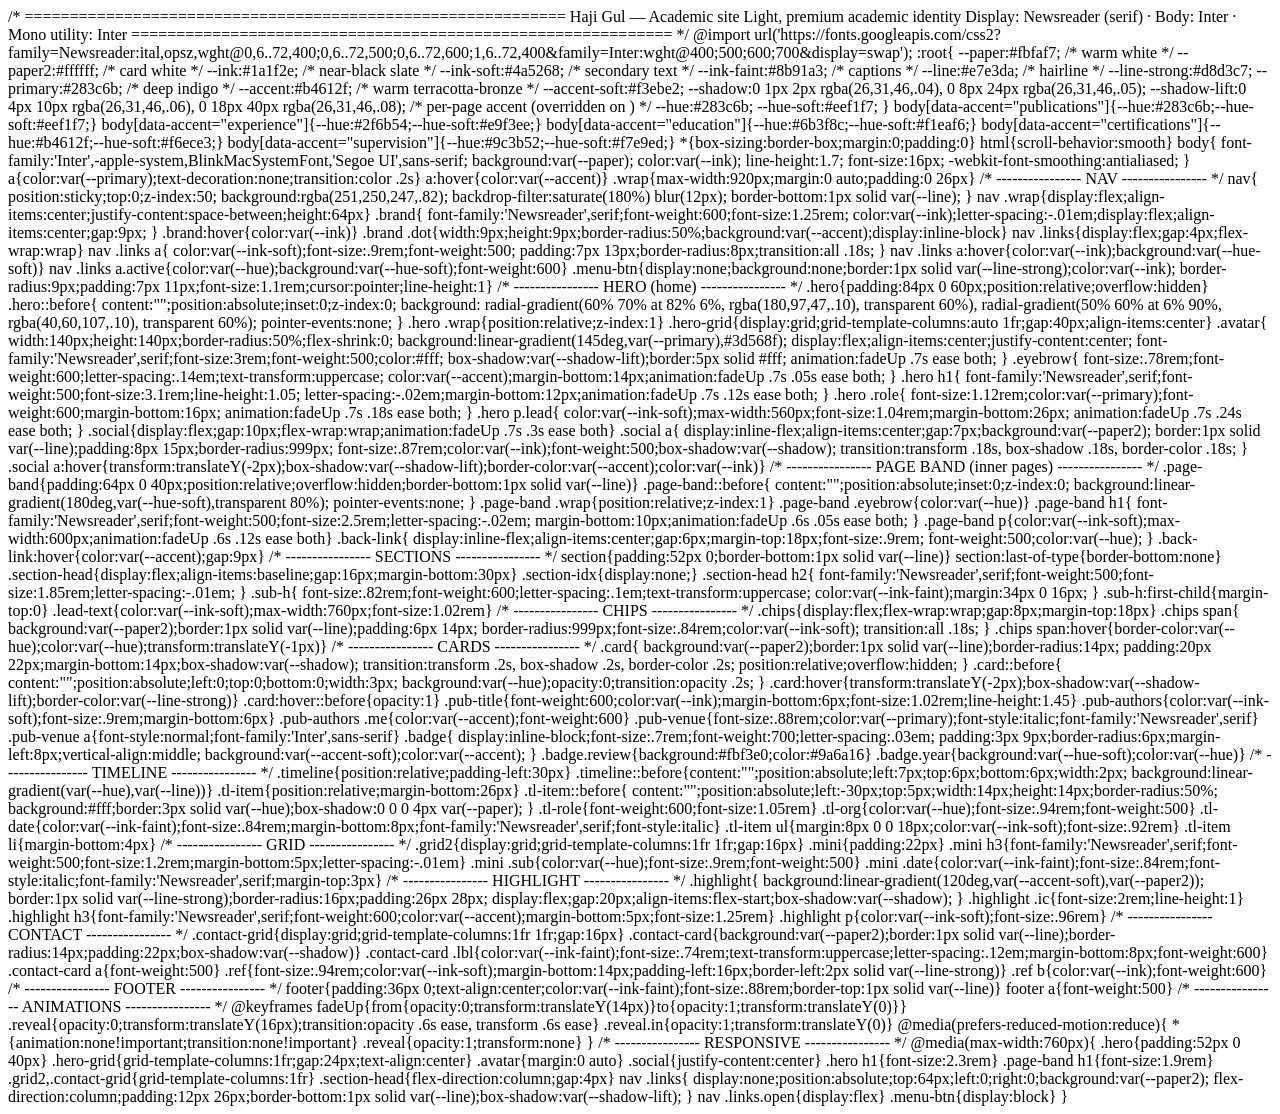
==== commit 83c8a98b: "Update index.html" ====
--- a/index.html
+++ b/index.html
@@ -1,119 +1,255 @@
-<!DOCTYPE html>
-<html lang="en">
-<head>
-<meta charset="UTF-8">
-<meta name="viewport" content="width=device-width, initial-scale=1.0">
-<title>Haji Gul — Academic Homepage</title>
-<meta name="description" content="Haji Gul — PhD researcher in Artificial Intelligence. Knowledge Graphs, NLP, Complex Networks, Link Prediction.">
-<link rel="stylesheet" href="style.css">
-</head>
-<body data-accent="publications">
-
-<nav>
-  <div class="wrap">
-    <a href="index.html" class="brand"><span class="dot"></span>Haji Gul</a>
-    <button class="menu-btn" onclick="toggleMenu()">☰</button>
-    <div class="links" id="navlinks">
-      <a href="index.html" class="active">Home</a>
-      <a href="publications.html">Publications</a>
-      <a href="experience.html">Experience</a>
-      <a href="education.html">Education</a>
-      <a href="certifications.html">Certifications</a>
-      <a href="supervision.html">Supervision</a>
-    </div>
-  </div>
-</nav>
-
-<header class="hero">
-  <div class="wrap hero-grid">
-    <div class="avatar">HG</div>
-    <div>
-      <div class="eyebrow">PhD Researcher · Artificial Intelligence</div>
-      <h1>Haji Gul</h1>
-      <div class="role">Universiti Brunei Darussalam</div>
-      <p class="lead">I research knowledge graphs, natural language processing, and complex
-        network analysis — with a focus on knowledge graph completion, link prediction, and graph clustering.</p>
-      <div class="social">
-        <a href="https://scholar.google.com/citations?user=WqmzWogAAAAJ&hl=en" target="_blank">🎓 Google Scholar</a>
-        <a href="https://github.com/hajigul" target="_blank">💻 GitHub</a>
-        <a href="https://sites.google.com/view/hajigul/research-interest" target="_blank">🌐 Homepage</a>
-        <a href="https://linkedin.com/in/haji-gul" target="_blank">in LinkedIn</a>
-        <a href="mailto:23h1710@ubd.edu.bn">✉ Email</a>
-      </div>
-    </div>
-  </div>
-</header>
-
-<section>
-  <div class="wrap reveal">
-    <div class="section-head">
-      <span class="section-idx">01</span>
-      <h2>Research Interest</h2>
-    </div>
-    <p class="lead-text">
-      My research interests encompass knowledge graphs (KG), complex networks
-      (protein–protein interaction networks, Yeast, <em>C. elegans</em> neurons, <em>E. coli</em>) and
-      social network analysis (Karate, Dolphins). This includes knowledge graph completion (KGC),
-      link prediction (LP), graph clustering, natural language processing (NLP), and recommendation
-      systems, with applications in pattern recognition and complex network analysis. My PhD focuses on
-      knowledge graphs (completion, evaluation, complexity, link prediction), NLP, Transformers, and LLMs.
-    </p>
-    <div class="chips">
-      <span>NLP</span><span>Knowledge Graph Completion</span><span>Link Prediction</span>
-      <span>KG Evaluation</span><span>Graph Clustering</span><span>Complex Networks</span>
-      <span>Community Detection</span><span>Machine Learning</span><span>Deep Learning</span>
-      <span>Pre-trained Language Models</span><span>Transformers</span><span>LLMs</span><span>Recommendations</span>
-    </div>
-  </div>
-</section>
-
-<section>
-  <div class="wrap reveal">
-    <div class="section-head">
-      <span class="section-idx">02</span>
-      <h2>Recognition</h2>
-    </div>
-    <div class="highlight">
-      <div class="ic">🏅</div>
-      <div>
-        <h3>DAAD AInet Fellowship · 2025</h3>
-        <p>Awarded the DAAD AInet Fellowship in Natural Language Processing (May 2025).
-           Currently collaborating with Leuphana University, Germany.</p>
-      </div>
-    </div>
-  </div>
-</section>
-
-<section>
-  <div class="wrap reveal">
-    <div class="section-head">
-      <span class="section-idx">03</span>
-      <h2>Contact</h2>
-    </div>
-    <div class="contact-grid">
-      <div class="contact-card">
-        <div class="lbl">Email</div>
-        <div><a href="mailto:23h1710@ubd.edu.bn">23h1710@ubd.edu.bn</a></div>
-        <div><a href="mailto:hajigul1993@gmail.com">hajigul1993@gmail.com</a></div>
-      </div>
-      <div class="contact-card">
-        <div class="lbl">Phone / WhatsApp</div>
-        <div>+92-307-8297663</div>
-      </div>
-    </div>
-
-    <div class="sub-h">References</div>
-    <div class="ref"><b>Dr. Ajaz Ahmad Bhat</b> — Assistant Professor, School of Digital Science, UBD ·
-      <a href="mailto:ajaz.bhat@ubd.edu.bn">ajaz.bhat@ubd.edu.bn</a></div>
-    <div class="ref"><b>Dr. Abdul Ghani Naim</b> — Assistant Professor, School of Digital Science, UBD ·
-      <a href="mailto:ghani.naim@ubd.edu.bn">ghani.naim@ubd.edu.bn</a></div>
-    <div class="ref"><b>Dr. Adnan Amin</b> — Assistant Professor, Institute of Management Sciences, Peshawar ·
-      <a href="mailto:adnan.amin@imsciences.edu.pk">adnan.amin@imsciences.edu.pk</a></div>
-  </div>
-</section>
-
-<footer><div class="wrap">© 2026 Haji Gul · Built with HTML &amp; CSS · Hosted on GitHub Pages</div></footer>
-
-<script src="main.js"></script>
-</body>
-</html>
+/* ============================================================
+   Haji Gul — Academic site
+   Light, premium academic identity
+   Display: Newsreader (serif)  ·  Body: Inter  ·  Mono utility: Inter
+   ============================================================ */
+
+@import url('https://fonts.googleapis.com/css2?family=Newsreader:ital,opsz,wght@0,6..72,400;0,6..72,500;0,6..72,600;1,6..72,400&family=Inter:wght@400;500;600;700&display=swap');
+
+:root{
+  --paper:#fbfaf7;          /* warm white */
+  --paper2:#ffffff;         /* card white */
+  --ink:#1a1f2e;            /* near-black slate */
+  --ink-soft:#4a5268;       /* secondary text */
+  --ink-faint:#8b91a3;      /* captions */
+  --line:#e7e3da;           /* hairline */
+  --line-strong:#d8d3c7;
+  --primary:#283c6b;        /* deep indigo */
+  --accent:#b4612f;         /* warm terracotta-bronze */
+  --accent-soft:#f3ebe2;
+  --shadow:0 1px 2px rgba(26,31,46,.04), 0 8px 24px rgba(26,31,46,.05);
+  --shadow-lift:0 4px 10px rgba(26,31,46,.06), 0 18px 40px rgba(26,31,46,.08);
+
+  /* per-page accent (overridden on <body data-accent>) */
+  --hue:#283c6b;
+  --hue-soft:#eef1f7;
+}
+body[data-accent="publications"]{--hue:#283c6b;--hue-soft:#eef1f7;}
+body[data-accent="experience"]{--hue:#2f6b54;--hue-soft:#e9f3ee;}
+body[data-accent="education"]{--hue:#6b3f8c;--hue-soft:#f1eaf6;}
+body[data-accent="certifications"]{--hue:#b4612f;--hue-soft:#f6ece3;}
+body[data-accent="supervision"]{--hue:#9c3b52;--hue-soft:#f7e9ed;}
+
+*{box-sizing:border-box;margin:0;padding:0}
+html{scroll-behavior:smooth}
+body{
+  font-family:'Inter',-apple-system,BlinkMacSystemFont,'Segoe UI',sans-serif;
+  background:var(--paper);
+  color:var(--ink);
+  line-height:1.7;
+  font-size:16px;
+  -webkit-font-smoothing:antialiased;
+}
+a{color:var(--primary);text-decoration:none;transition:color .2s}
+a:hover{color:var(--accent)}
+.wrap{max-width:920px;margin:0 auto;padding:0 26px}
+
+/* ---------------- NAV ---------------- */
+nav{
+  position:sticky;top:0;z-index:50;
+  background:rgba(251,250,247,.82);
+  backdrop-filter:saturate(180%) blur(12px);
+  border-bottom:1px solid var(--line);
+}
+nav .wrap{display:flex;align-items:center;justify-content:space-between;height:64px}
+.brand{
+  font-family:'Newsreader',serif;font-weight:600;font-size:1.25rem;
+  color:var(--ink);letter-spacing:-.01em;display:flex;align-items:center;gap:9px;
+}
+.brand:hover{color:var(--ink)}
+.brand .dot{width:9px;height:9px;border-radius:50%;background:var(--accent);display:inline-block}
+nav .links{display:flex;gap:4px;flex-wrap:wrap}
+nav .links a{
+  color:var(--ink-soft);font-size:.9rem;font-weight:500;
+  padding:7px 13px;border-radius:8px;transition:all .18s;
+}
+nav .links a:hover{color:var(--ink);background:var(--hue-soft)}
+nav .links a.active{color:var(--hue);background:var(--hue-soft);font-weight:600}
+.menu-btn{display:none;background:none;border:1px solid var(--line-strong);color:var(--ink);
+  border-radius:9px;padding:7px 11px;font-size:1.1rem;cursor:pointer;line-height:1}
+
+/* ---------------- HERO (home) ---------------- */
+.hero{padding:84px 0 60px;position:relative;overflow:hidden}
+.hero::before{
+  content:"";position:absolute;inset:0;z-index:0;
+  background:
+    radial-gradient(60% 70% at 82% 6%, rgba(180,97,47,.10), transparent 60%),
+    radial-gradient(50% 60% at 6% 90%, rgba(40,60,107,.10), transparent 60%);
+  pointer-events:none;
+}
+.hero .wrap{position:relative;z-index:1}
+.hero-grid{display:grid;grid-template-columns:auto 1fr;gap:40px;align-items:center}
+.avatar{
+  width:140px;height:140px;border-radius:50%;flex-shrink:0;
+  background:linear-gradient(145deg,var(--primary),#3d568f);
+  display:flex;align-items:center;justify-content:center;
+  font-family:'Newsreader',serif;font-size:3rem;font-weight:500;color:#fff;
+  box-shadow:var(--shadow-lift);border:5px solid #fff;
+  animation:fadeUp .7s ease both;
+}
+.eyebrow{
+  font-size:.78rem;font-weight:600;letter-spacing:.14em;text-transform:uppercase;
+  color:var(--accent);margin-bottom:14px;animation:fadeUp .7s .05s ease both;
+}
+.hero h1{
+  font-family:'Newsreader',serif;font-weight:500;font-size:3.1rem;line-height:1.05;
+  letter-spacing:-.02em;margin-bottom:12px;animation:fadeUp .7s .12s ease both;
+}
+.hero .role{
+  font-size:1.12rem;color:var(--primary);font-weight:600;margin-bottom:16px;
+  animation:fadeUp .7s .18s ease both;
+}
+.hero p.lead{
+  color:var(--ink-soft);max-width:560px;font-size:1.04rem;margin-bottom:26px;
+  animation:fadeUp .7s .24s ease both;
+}
+.social{display:flex;gap:10px;flex-wrap:wrap;animation:fadeUp .7s .3s ease both}
+.social a{
+  display:inline-flex;align-items:center;gap:7px;background:var(--paper2);
+  border:1px solid var(--line);padding:8px 15px;border-radius:999px;
+  font-size:.87rem;color:var(--ink);font-weight:500;box-shadow:var(--shadow);
+  transition:transform .18s, box-shadow .18s, border-color .18s;
+}
+.social a:hover{transform:translateY(-2px);box-shadow:var(--shadow-lift);border-color:var(--accent);color:var(--ink)}
+
+/* ---------------- PAGE BAND (inner pages) ---------------- */
+.page-band{padding:64px 0 40px;position:relative;overflow:hidden;border-bottom:1px solid var(--line)}
+.page-band::before{
+  content:"";position:absolute;inset:0;z-index:0;
+  background:linear-gradient(180deg,var(--hue-soft),transparent 80%);
+  pointer-events:none;
+}
+.page-band .wrap{position:relative;z-index:1}
+.page-band .eyebrow{color:var(--hue)}
+.page-band h1{
+  font-family:'Newsreader',serif;font-weight:500;font-size:2.5rem;letter-spacing:-.02em;
+  margin-bottom:10px;animation:fadeUp .6s .05s ease both;
+}
+.page-band p{color:var(--ink-soft);max-width:600px;animation:fadeUp .6s .12s ease both}
+.back-link{
+  display:inline-flex;align-items:center;gap:6px;margin-top:18px;font-size:.9rem;
+  font-weight:500;color:var(--hue);
+}
+.back-link:hover{color:var(--accent);gap:9px}
+
+/* ---------------- SECTIONS ---------------- */
+section{padding:52px 0;border-bottom:1px solid var(--line)}
+section:last-of-type{border-bottom:none}
+.section-head{display:flex;align-items:baseline;gap:16px;margin-bottom:30px}
+.section-idx{display:none;}
+.section-head h2{
+  font-family:'Newsreader',serif;font-weight:500;font-size:1.85rem;letter-spacing:-.01em;
+}
+.sub-h{
+  font-size:.82rem;font-weight:600;letter-spacing:.1em;text-transform:uppercase;
+  color:var(--ink-faint);margin:34px 0 16px;
+}
+.sub-h:first-child{margin-top:0}
+.lead-text{color:var(--ink-soft);max-width:760px;font-size:1.02rem}
+
+/* ---------------- CHIPS ---------------- */
+.chips{display:flex;flex-wrap:wrap;gap:8px;margin-top:18px}
+.chips span{
+  background:var(--paper2);border:1px solid var(--line);padding:6px 14px;
+  border-radius:999px;font-size:.84rem;color:var(--ink-soft);
+  transition:all .18s;
+}
+.chips span:hover{border-color:var(--hue);color:var(--hue);transform:translateY(-1px)}
+
+/* ---------------- CARDS ---------------- */
+.card{
+  background:var(--paper2);border:1px solid var(--line);border-radius:14px;
+  padding:20px 22px;margin-bottom:14px;box-shadow:var(--shadow);
+  transition:transform .2s, box-shadow .2s, border-color .2s;
+  position:relative;overflow:hidden;
+}
+.card::before{
+  content:"";position:absolute;left:0;top:0;bottom:0;width:3px;
+  background:var(--hue);opacity:0;transition:opacity .2s;
+}
+.card:hover{transform:translateY(-2px);box-shadow:var(--shadow-lift);border-color:var(--line-strong)}
+.card:hover::before{opacity:1}
+.pub-title{font-weight:600;color:var(--ink);margin-bottom:6px;font-size:1.02rem;line-height:1.45}
+.pub-authors{color:var(--ink-soft);font-size:.9rem;margin-bottom:6px}
+.pub-authors .me{color:var(--accent);font-weight:600}
+.pub-venue{font-size:.88rem;color:var(--primary);font-style:italic;font-family:'Newsreader',serif}
+.pub-venue a{font-style:normal;font-family:'Inter',sans-serif}
+.badge{
+  display:inline-block;font-size:.7rem;font-weight:700;letter-spacing:.03em;
+  padding:3px 9px;border-radius:6px;margin-left:8px;vertical-align:middle;
+  background:var(--accent-soft);color:var(--accent);
+}
+.badge.review{background:#fbf3e0;color:#9a6a16}
+.badge.year{background:var(--hue-soft);color:var(--hue)}
+
+/* ---------------- TIMELINE ---------------- */
+.timeline{position:relative;padding-left:30px}
+.timeline::before{content:"";position:absolute;left:7px;top:6px;bottom:6px;width:2px;
+  background:linear-gradient(var(--hue),var(--line))}
+.tl-item{position:relative;margin-bottom:26px}
+.tl-item::before{
+  content:"";position:absolute;left:-30px;top:5px;width:14px;height:14px;border-radius:50%;
+  background:#fff;border:3px solid var(--hue);box-shadow:0 0 0 4px var(--paper);
+}
+.tl-role{font-weight:600;font-size:1.05rem}
+.tl-org{color:var(--hue);font-size:.94rem;font-weight:500}
+.tl-date{color:var(--ink-faint);font-size:.84rem;margin-bottom:8px;font-family:'Newsreader',serif;font-style:italic}
+.tl-item ul{margin:8px 0 0 18px;color:var(--ink-soft);font-size:.92rem}
+.tl-item li{margin-bottom:4px}
+
+/* ---------------- GRID ---------------- */
+.grid2{display:grid;grid-template-columns:1fr 1fr;gap:16px}
+.mini{padding:22px}
+.mini h3{font-family:'Newsreader',serif;font-weight:500;font-size:1.2rem;margin-bottom:5px;letter-spacing:-.01em}
+.mini .sub{color:var(--hue);font-size:.9rem;font-weight:500}
+.mini .date{color:var(--ink-faint);font-size:.84rem;font-style:italic;font-family:'Newsreader',serif;margin-top:3px}
+
+/* ---------------- HIGHLIGHT ---------------- */
+.highlight{
+  background:linear-gradient(120deg,var(--accent-soft),var(--paper2));
+  border:1px solid var(--line-strong);border-radius:16px;padding:26px 28px;
+  display:flex;gap:20px;align-items:flex-start;box-shadow:var(--shadow);
+}
+.highlight .ic{font-size:2rem;line-height:1}
+.highlight h3{font-family:'Newsreader',serif;font-weight:600;color:var(--accent);margin-bottom:5px;font-size:1.25rem}
+.highlight p{color:var(--ink-soft);font-size:.96rem}
+
+/* ---------------- CONTACT ---------------- */
+.contact-grid{display:grid;grid-template-columns:1fr 1fr;gap:16px}
+.contact-card{background:var(--paper2);border:1px solid var(--line);border-radius:14px;padding:22px;box-shadow:var(--shadow)}
+.contact-card .lbl{color:var(--ink-faint);font-size:.74rem;text-transform:uppercase;letter-spacing:.12em;margin-bottom:8px;font-weight:600}
+.contact-card a{font-weight:500}
+.ref{font-size:.94rem;color:var(--ink-soft);margin-bottom:14px;padding-left:16px;border-left:2px solid var(--line-strong)}
+.ref b{color:var(--ink);font-weight:600}
+
+/* ---------------- FOOTER ---------------- */
+footer{padding:36px 0;text-align:center;color:var(--ink-faint);font-size:.88rem;border-top:1px solid var(--line)}
+footer a{font-weight:500}
+
+/* ---------------- ANIMATIONS ---------------- */
+@keyframes fadeUp{from{opacity:0;transform:translateY(14px)}to{opacity:1;transform:translateY(0)}}
+.reveal{opacity:0;transform:translateY(16px);transition:opacity .6s ease, transform .6s ease}
+.reveal.in{opacity:1;transform:translateY(0)}
+
+@media(prefers-reduced-motion:reduce){
+  *{animation:none!important;transition:none!important}
+  .reveal{opacity:1;transform:none}
+}
+
+/* ---------------- RESPONSIVE ---------------- */
+@media(max-width:760px){
+  .hero{padding:52px 0 40px}
+  .hero-grid{grid-template-columns:1fr;gap:24px;text-align:center}
+  .avatar{margin:0 auto}
+  .social{justify-content:center}
+  .hero h1{font-size:2.3rem}
+  .page-band h1{font-size:1.9rem}
+  .grid2,.contact-grid{grid-template-columns:1fr}
+  .section-head{flex-direction:column;gap:4px}
+  nav .links{
+    display:none;position:absolute;top:64px;left:0;right:0;background:var(--paper2);
+    flex-direction:column;padding:12px 26px;border-bottom:1px solid var(--line);box-shadow:var(--shadow-lift);
+  }
+  nav .links.open{display:flex}
+  .menu-btn{display:block}
+}
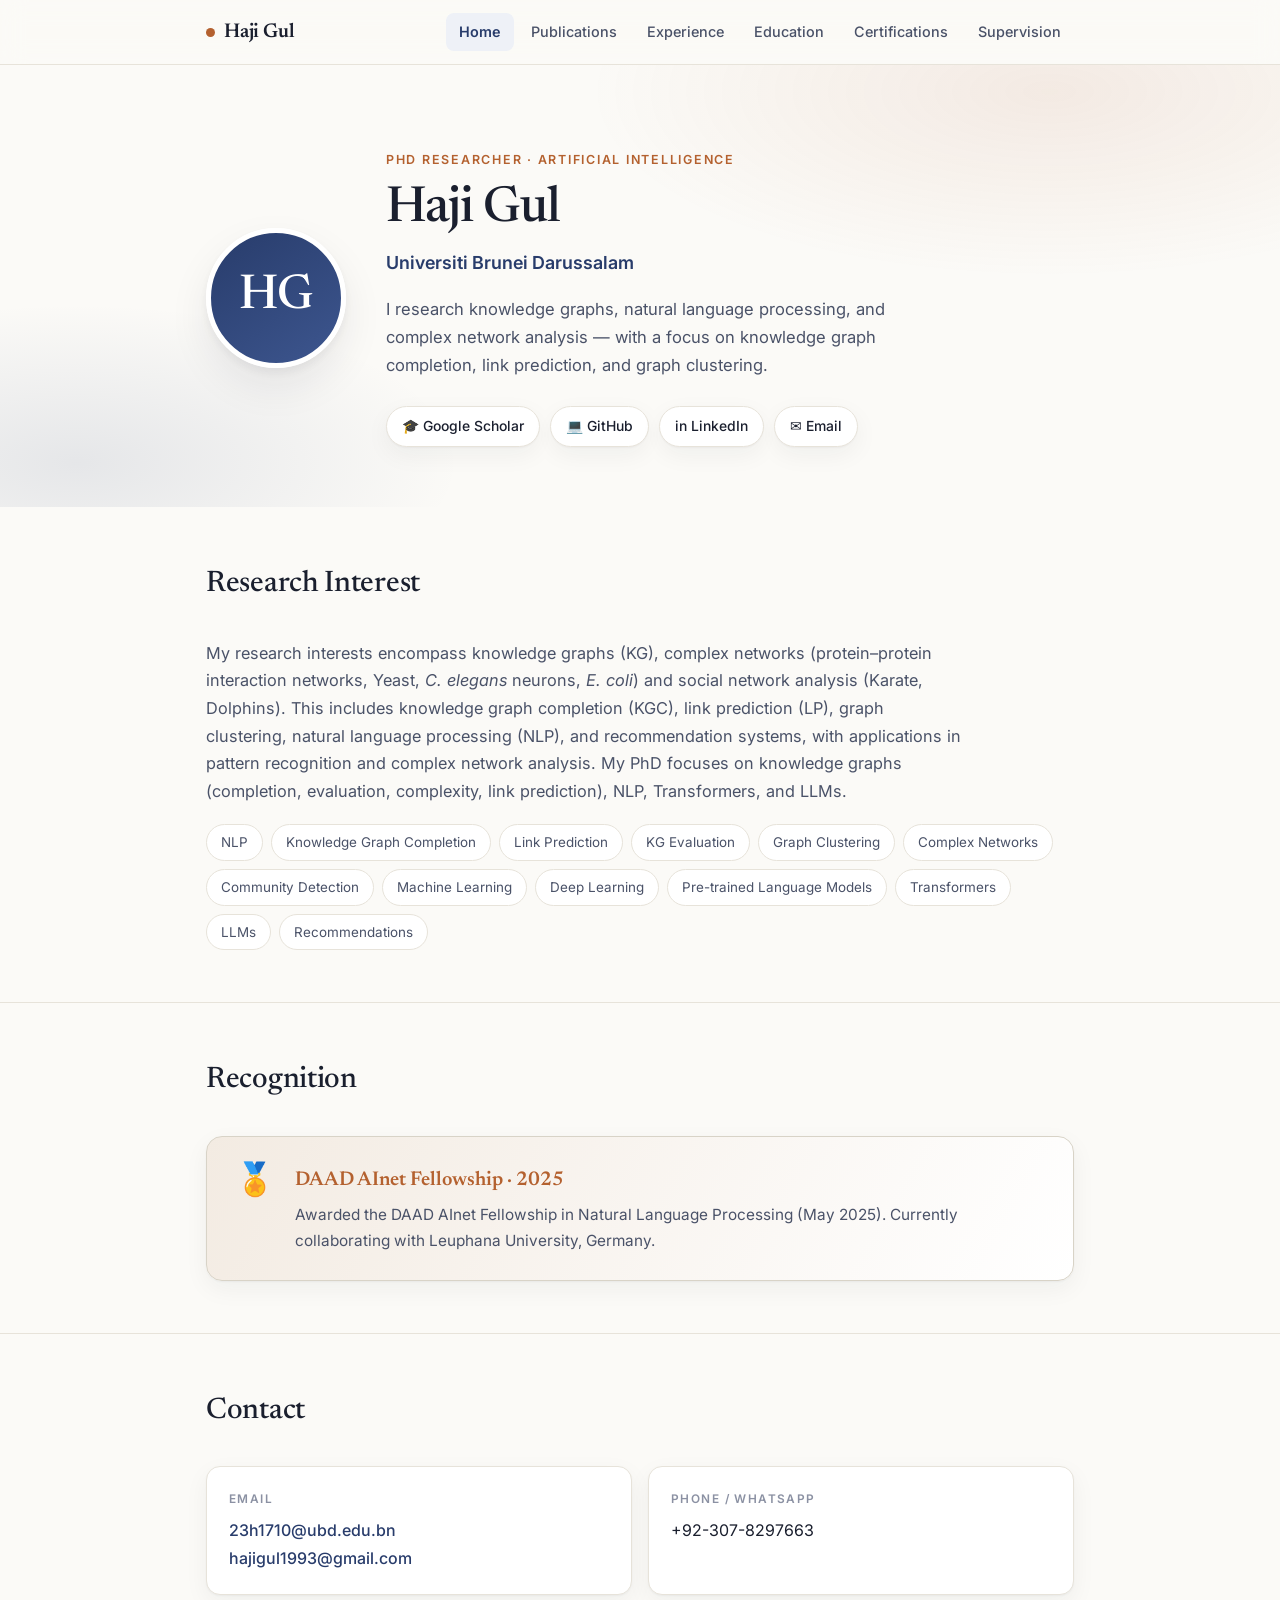
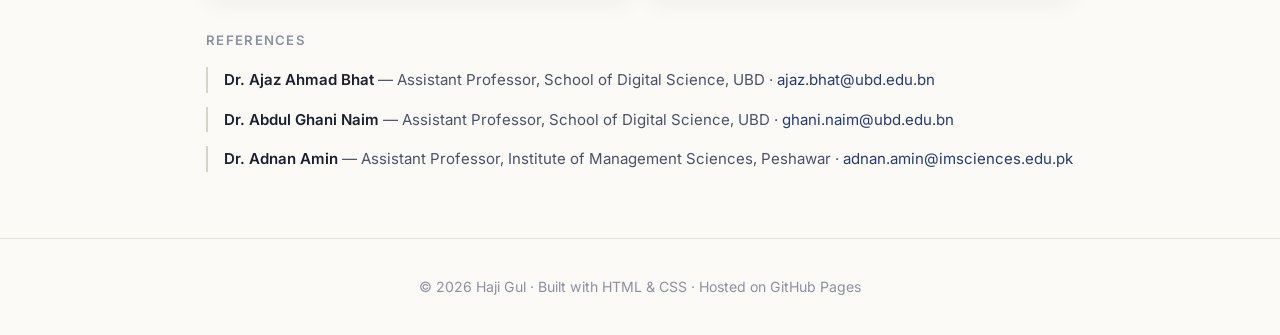
==== commit 13b36fa6: "Add files via upload" ====
--- a/index.html
+++ b/index.html
@@ -1,255 +1,118 @@
-/* ============================================================
-   Haji Gul — Academic site
-   Light, premium academic identity
-   Display: Newsreader (serif)  ·  Body: Inter  ·  Mono utility: Inter
-   ============================================================ */
+<!DOCTYPE html>
+<html lang="en">
+<head>
+<meta charset="UTF-8">
+<meta name="viewport" content="width=device-width, initial-scale=1.0">
+<title>Haji Gul — Academic Homepage</title>
+<meta name="description" content="Haji Gul — PhD researcher in Artificial Intelligence. Knowledge Graphs, NLP, Complex Networks, Link Prediction.">
+<link rel="stylesheet" href="style.css">
+</head>
+<body data-accent="publications">
 
-@import url('https://fonts.googleapis.com/css2?family=Newsreader:ital,opsz,wght@0,6..72,400;0,6..72,500;0,6..72,600;1,6..72,400&family=Inter:wght@400;500;600;700&display=swap');
+<nav>
+  <div class="wrap">
+    <a href="index.html" class="brand"><span class="dot"></span>Haji Gul</a>
+    <button class="menu-btn" onclick="toggleMenu()">☰</button>
+    <div class="links" id="navlinks">
+      <a href="index.html" class="active">Home</a>
+      <a href="publications.html">Publications</a>
+      <a href="experience.html">Experience</a>
+      <a href="education.html">Education</a>
+      <a href="certifications.html">Certifications</a>
+      <a href="supervision.html">Supervision</a>
+    </div>
+  </div>
+</nav>
 
-:root{
-  --paper:#fbfaf7;          /* warm white */
-  --paper2:#ffffff;         /* card white */
-  --ink:#1a1f2e;            /* near-black slate */
-  --ink-soft:#4a5268;       /* secondary text */
-  --ink-faint:#8b91a3;      /* captions */
-  --line:#e7e3da;           /* hairline */
-  --line-strong:#d8d3c7;
-  --primary:#283c6b;        /* deep indigo */
-  --accent:#b4612f;         /* warm terracotta-bronze */
-  --accent-soft:#f3ebe2;
-  --shadow:0 1px 2px rgba(26,31,46,.04), 0 8px 24px rgba(26,31,46,.05);
-  --shadow-lift:0 4px 10px rgba(26,31,46,.06), 0 18px 40px rgba(26,31,46,.08);
+<header class="hero">
+  <div class="wrap hero-grid">
+    <div class="avatar">HG</div>
+    <div>
+      <div class="eyebrow">PhD Researcher · Artificial Intelligence</div>
+      <h1>Haji Gul</h1>
+      <div class="role">Universiti Brunei Darussalam</div>
+      <p class="lead">I research knowledge graphs, natural language processing, and complex
+        network analysis — with a focus on knowledge graph completion, link prediction, and graph clustering.</p>
+      <div class="social">
+        <a href="https://scholar.google.com/citations?user=WqmzWogAAAAJ&hl=en" target="_blank">🎓 Google Scholar</a>
+        <a href="https://github.com/hajigul" target="_blank">💻 GitHub</a>
+        <a href="https://linkedin.com/in/haji-gul" target="_blank">in LinkedIn</a>
+        <a href="mailto:23h1710@ubd.edu.bn">✉ Email</a>
+      </div>
+    </div>
+  </div>
+</header>
 
-  /* per-page accent (overridden on <body data-accent>) */
-  --hue:#283c6b;
-  --hue-soft:#eef1f7;
-}
-body[data-accent="publications"]{--hue:#283c6b;--hue-soft:#eef1f7;}
-body[data-accent="experience"]{--hue:#2f6b54;--hue-soft:#e9f3ee;}
-body[data-accent="education"]{--hue:#6b3f8c;--hue-soft:#f1eaf6;}
-body[data-accent="certifications"]{--hue:#b4612f;--hue-soft:#f6ece3;}
-body[data-accent="supervision"]{--hue:#9c3b52;--hue-soft:#f7e9ed;}
+<section>
+  <div class="wrap reveal">
+    <div class="section-head">
+      <span class="section-idx">01</span>
+      <h2>Research Interest</h2>
+    </div>
+    <p class="lead-text">
+      My research interests encompass knowledge graphs (KG), complex networks
+      (protein–protein interaction networks, Yeast, <em>C. elegans</em> neurons, <em>E. coli</em>) and
+      social network analysis (Karate, Dolphins). This includes knowledge graph completion (KGC),
+      link prediction (LP), graph clustering, natural language processing (NLP), and recommendation
+      systems, with applications in pattern recognition and complex network analysis. My PhD focuses on
+      knowledge graphs (completion, evaluation, complexity, link prediction), NLP, Transformers, and LLMs.
+    </p>
+    <div class="chips">
+      <span>NLP</span><span>Knowledge Graph Completion</span><span>Link Prediction</span>
+      <span>KG Evaluation</span><span>Graph Clustering</span><span>Complex Networks</span>
+      <span>Community Detection</span><span>Machine Learning</span><span>Deep Learning</span>
+      <span>Pre-trained Language Models</span><span>Transformers</span><span>LLMs</span><span>Recommendations</span>
+    </div>
+  </div>
+</section>
 
-*{box-sizing:border-box;margin:0;padding:0}
-html{scroll-behavior:smooth}
-body{
-  font-family:'Inter',-apple-system,BlinkMacSystemFont,'Segoe UI',sans-serif;
-  background:var(--paper);
-  color:var(--ink);
-  line-height:1.7;
-  font-size:16px;
-  -webkit-font-smoothing:antialiased;
-}
-a{color:var(--primary);text-decoration:none;transition:color .2s}
-a:hover{color:var(--accent)}
-.wrap{max-width:920px;margin:0 auto;padding:0 26px}
+<section>
+  <div class="wrap reveal">
+    <div class="section-head">
+      <span class="section-idx">02</span>
+      <h2>Recognition</h2>
+    </div>
+    <div class="highlight">
+      <div class="ic">🏅</div>
+      <div>
+        <h3>DAAD AInet Fellowship · 2025</h3>
+        <p>Awarded the DAAD AInet Fellowship in Natural Language Processing (May 2025).
+           Currently collaborating with Leuphana University, Germany.</p>
+      </div>
+    </div>
+  </div>
+</section>
 
-/* ---------------- NAV ---------------- */
-nav{
-  position:sticky;top:0;z-index:50;
-  background:rgba(251,250,247,.82);
-  backdrop-filter:saturate(180%) blur(12px);
-  border-bottom:1px solid var(--line);
-}
-nav .wrap{display:flex;align-items:center;justify-content:space-between;height:64px}
-.brand{
-  font-family:'Newsreader',serif;font-weight:600;font-size:1.25rem;
-  color:var(--ink);letter-spacing:-.01em;display:flex;align-items:center;gap:9px;
-}
-.brand:hover{color:var(--ink)}
-.brand .dot{width:9px;height:9px;border-radius:50%;background:var(--accent);display:inline-block}
-nav .links{display:flex;gap:4px;flex-wrap:wrap}
-nav .links a{
-  color:var(--ink-soft);font-size:.9rem;font-weight:500;
-  padding:7px 13px;border-radius:8px;transition:all .18s;
-}
-nav .links a:hover{color:var(--ink);background:var(--hue-soft)}
-nav .links a.active{color:var(--hue);background:var(--hue-soft);font-weight:600}
-.menu-btn{display:none;background:none;border:1px solid var(--line-strong);color:var(--ink);
-  border-radius:9px;padding:7px 11px;font-size:1.1rem;cursor:pointer;line-height:1}
+<section>
+  <div class="wrap reveal">
+    <div class="section-head">
+      <span class="section-idx">03</span>
+      <h2>Contact</h2>
+    </div>
+    <div class="contact-grid">
+      <div class="contact-card">
+        <div class="lbl">Email</div>
+        <div><a href="mailto:23h1710@ubd.edu.bn">23h1710@ubd.edu.bn</a></div>
+        <div><a href="mailto:hajigul1993@gmail.com">hajigul1993@gmail.com</a></div>
+      </div>
+      <div class="contact-card">
+        <div class="lbl">Phone / WhatsApp</div>
+        <div>+92-307-8297663</div>
+      </div>
+    </div>
 
-/* ---------------- HERO (home) ---------------- */
-.hero{padding:84px 0 60px;position:relative;overflow:hidden}
-.hero::before{
-  content:"";position:absolute;inset:0;z-index:0;
-  background:
-    radial-gradient(60% 70% at 82% 6%, rgba(180,97,47,.10), transparent 60%),
-    radial-gradient(50% 60% at 6% 90%, rgba(40,60,107,.10), transparent 60%);
-  pointer-events:none;
-}
-.hero .wrap{position:relative;z-index:1}
-.hero-grid{display:grid;grid-template-columns:auto 1fr;gap:40px;align-items:center}
-.avatar{
-  width:140px;height:140px;border-radius:50%;flex-shrink:0;
-  background:linear-gradient(145deg,var(--primary),#3d568f);
-  display:flex;align-items:center;justify-content:center;
-  font-family:'Newsreader',serif;font-size:3rem;font-weight:500;color:#fff;
-  box-shadow:var(--shadow-lift);border:5px solid #fff;
-  animation:fadeUp .7s ease both;
-}
-.eyebrow{
-  font-size:.78rem;font-weight:600;letter-spacing:.14em;text-transform:uppercase;
-  color:var(--accent);margin-bottom:14px;animation:fadeUp .7s .05s ease both;
-}
-.hero h1{
-  font-family:'Newsreader',serif;font-weight:500;font-size:3.1rem;line-height:1.05;
-  letter-spacing:-.02em;margin-bottom:12px;animation:fadeUp .7s .12s ease both;
-}
-.hero .role{
-  font-size:1.12rem;color:var(--primary);font-weight:600;margin-bottom:16px;
-  animation:fadeUp .7s .18s ease both;
-}
-.hero p.lead{
-  color:var(--ink-soft);max-width:560px;font-size:1.04rem;margin-bottom:26px;
-  animation:fadeUp .7s .24s ease both;
-}
-.social{display:flex;gap:10px;flex-wrap:wrap;animation:fadeUp .7s .3s ease both}
-.social a{
-  display:inline-flex;align-items:center;gap:7px;background:var(--paper2);
-  border:1px solid var(--line);padding:8px 15px;border-radius:999px;
-  font-size:.87rem;color:var(--ink);font-weight:500;box-shadow:var(--shadow);
-  transition:transform .18s, box-shadow .18s, border-color .18s;
-}
-.social a:hover{transform:translateY(-2px);box-shadow:var(--shadow-lift);border-color:var(--accent);color:var(--ink)}
+    <div class="sub-h">References</div>
+    <div class="ref"><b>Dr. Ajaz Ahmad Bhat</b> — Assistant Professor, School of Digital Science, UBD ·
+      <a href="mailto:ajaz.bhat@ubd.edu.bn">ajaz.bhat@ubd.edu.bn</a></div>
+    <div class="ref"><b>Dr. Abdul Ghani Naim</b> — Assistant Professor, School of Digital Science, UBD ·
+      <a href="mailto:ghani.naim@ubd.edu.bn">ghani.naim@ubd.edu.bn</a></div>
+    <div class="ref"><b>Dr. Adnan Amin</b> — Assistant Professor, Institute of Management Sciences, Peshawar ·
+      <a href="mailto:adnan.amin@imsciences.edu.pk">adnan.amin@imsciences.edu.pk</a></div>
+  </div>
+</section>
 
-/* ---------------- PAGE BAND (inner pages) ---------------- */
-.page-band{padding:64px 0 40px;position:relative;overflow:hidden;border-bottom:1px solid var(--line)}
-.page-band::before{
-  content:"";position:absolute;inset:0;z-index:0;
-  background:linear-gradient(180deg,var(--hue-soft),transparent 80%);
-  pointer-events:none;
-}
-.page-band .wrap{position:relative;z-index:1}
-.page-band .eyebrow{color:var(--hue)}
-.page-band h1{
-  font-family:'Newsreader',serif;font-weight:500;font-size:2.5rem;letter-spacing:-.02em;
-  margin-bottom:10px;animation:fadeUp .6s .05s ease both;
-}
-.page-band p{color:var(--ink-soft);max-width:600px;animation:fadeUp .6s .12s ease both}
-.back-link{
-  display:inline-flex;align-items:center;gap:6px;margin-top:18px;font-size:.9rem;
-  font-weight:500;color:var(--hue);
-}
-.back-link:hover{color:var(--accent);gap:9px}
+<footer><div class="wrap">© 2026 Haji Gul · Built with HTML &amp; CSS · Hosted on GitHub Pages</div></footer>
 
-/* ---------------- SECTIONS ---------------- */
-section{padding:52px 0;border-bottom:1px solid var(--line)}
-section:last-of-type{border-bottom:none}
-.section-head{display:flex;align-items:baseline;gap:16px;margin-bottom:30px}
-.section-idx{display:none;}
-.section-head h2{
-  font-family:'Newsreader',serif;font-weight:500;font-size:1.85rem;letter-spacing:-.01em;
-}
-.sub-h{
-  font-size:.82rem;font-weight:600;letter-spacing:.1em;text-transform:uppercase;
-  color:var(--ink-faint);margin:34px 0 16px;
-}
-.sub-h:first-child{margin-top:0}
-.lead-text{color:var(--ink-soft);max-width:760px;font-size:1.02rem}
-
-/* ---------------- CHIPS ---------------- */
-.chips{display:flex;flex-wrap:wrap;gap:8px;margin-top:18px}
-.chips span{
-  background:var(--paper2);border:1px solid var(--line);padding:6px 14px;
-  border-radius:999px;font-size:.84rem;color:var(--ink-soft);
-  transition:all .18s;
-}
-.chips span:hover{border-color:var(--hue);color:var(--hue);transform:translateY(-1px)}
-
-/* ---------------- CARDS ---------------- */
-.card{
-  background:var(--paper2);border:1px solid var(--line);border-radius:14px;
-  padding:20px 22px;margin-bottom:14px;box-shadow:var(--shadow);
-  transition:transform .2s, box-shadow .2s, border-color .2s;
-  position:relative;overflow:hidden;
-}
-.card::before{
-  content:"";position:absolute;left:0;top:0;bottom:0;width:3px;
-  background:var(--hue);opacity:0;transition:opacity .2s;
-}
-.card:hover{transform:translateY(-2px);box-shadow:var(--shadow-lift);border-color:var(--line-strong)}
-.card:hover::before{opacity:1}
-.pub-title{font-weight:600;color:var(--ink);margin-bottom:6px;font-size:1.02rem;line-height:1.45}
-.pub-authors{color:var(--ink-soft);font-size:.9rem;margin-bottom:6px}
-.pub-authors .me{color:var(--accent);font-weight:600}
-.pub-venue{font-size:.88rem;color:var(--primary);font-style:italic;font-family:'Newsreader',serif}
-.pub-venue a{font-style:normal;font-family:'Inter',sans-serif}
-.badge{
-  display:inline-block;font-size:.7rem;font-weight:700;letter-spacing:.03em;
-  padding:3px 9px;border-radius:6px;margin-left:8px;vertical-align:middle;
-  background:var(--accent-soft);color:var(--accent);
-}
-.badge.review{background:#fbf3e0;color:#9a6a16}
-.badge.year{background:var(--hue-soft);color:var(--hue)}
-
-/* ---------------- TIMELINE ---------------- */
-.timeline{position:relative;padding-left:30px}
-.timeline::before{content:"";position:absolute;left:7px;top:6px;bottom:6px;width:2px;
-  background:linear-gradient(var(--hue),var(--line))}
-.tl-item{position:relative;margin-bottom:26px}
-.tl-item::before{
-  content:"";position:absolute;left:-30px;top:5px;width:14px;height:14px;border-radius:50%;
-  background:#fff;border:3px solid var(--hue);box-shadow:0 0 0 4px var(--paper);
-}
-.tl-role{font-weight:600;font-size:1.05rem}
-.tl-org{color:var(--hue);font-size:.94rem;font-weight:500}
-.tl-date{color:var(--ink-faint);font-size:.84rem;margin-bottom:8px;font-family:'Newsreader',serif;font-style:italic}
-.tl-item ul{margin:8px 0 0 18px;color:var(--ink-soft);font-size:.92rem}
-.tl-item li{margin-bottom:4px}
-
-/* ---------------- GRID ---------------- */
-.grid2{display:grid;grid-template-columns:1fr 1fr;gap:16px}
-.mini{padding:22px}
-.mini h3{font-family:'Newsreader',serif;font-weight:500;font-size:1.2rem;margin-bottom:5px;letter-spacing:-.01em}
-.mini .sub{color:var(--hue);font-size:.9rem;font-weight:500}
-.mini .date{color:var(--ink-faint);font-size:.84rem;font-style:italic;font-family:'Newsreader',serif;margin-top:3px}
-
-/* ---------------- HIGHLIGHT ---------------- */
-.highlight{
-  background:linear-gradient(120deg,var(--accent-soft),var(--paper2));
-  border:1px solid var(--line-strong);border-radius:16px;padding:26px 28px;
-  display:flex;gap:20px;align-items:flex-start;box-shadow:var(--shadow);
-}
-.highlight .ic{font-size:2rem;line-height:1}
-.highlight h3{font-family:'Newsreader',serif;font-weight:600;color:var(--accent);margin-bottom:5px;font-size:1.25rem}
-.highlight p{color:var(--ink-soft);font-size:.96rem}
-
-/* ---------------- CONTACT ---------------- */
-.contact-grid{display:grid;grid-template-columns:1fr 1fr;gap:16px}
-.contact-card{background:var(--paper2);border:1px solid var(--line);border-radius:14px;padding:22px;box-shadow:var(--shadow)}
-.contact-card .lbl{color:var(--ink-faint);font-size:.74rem;text-transform:uppercase;letter-spacing:.12em;margin-bottom:8px;font-weight:600}
-.contact-card a{font-weight:500}
-.ref{font-size:.94rem;color:var(--ink-soft);margin-bottom:14px;padding-left:16px;border-left:2px solid var(--line-strong)}
-.ref b{color:var(--ink);font-weight:600}
-
-/* ---------------- FOOTER ---------------- */
-footer{padding:36px 0;text-align:center;color:var(--ink-faint);font-size:.88rem;border-top:1px solid var(--line)}
-footer a{font-weight:500}
-
-/* ---------------- ANIMATIONS ---------------- */
-@keyframes fadeUp{from{opacity:0;transform:translateY(14px)}to{opacity:1;transform:translateY(0)}}
-.reveal{opacity:0;transform:translateY(16px);transition:opacity .6s ease, transform .6s ease}
-.reveal.in{opacity:1;transform:translateY(0)}
-
-@media(prefers-reduced-motion:reduce){
-  *{animation:none!important;transition:none!important}
-  .reveal{opacity:1;transform:none}
-}
-
-/* ---------------- RESPONSIVE ---------------- */
-@media(max-width:760px){
-  .hero{padding:52px 0 40px}
-  .hero-grid{grid-template-columns:1fr;gap:24px;text-align:center}
-  .avatar{margin:0 auto}
-  .social{justify-content:center}
-  .hero h1{font-size:2.3rem}
-  .page-band h1{font-size:1.9rem}
-  .grid2,.contact-grid{grid-template-columns:1fr}
-  .section-head{flex-direction:column;gap:4px}
-  nav .links{
-    display:none;position:absolute;top:64px;left:0;right:0;background:var(--paper2);
-    flex-direction:column;padding:12px 26px;border-bottom:1px solid var(--line);box-shadow:var(--shadow-lift);
-  }
-  nav .links.open{display:flex}
-  .menu-btn{display:block}
-}
+<script src="main.js"></script>
+</body>
+</html>
--- a/style.css
+++ b/style.css
@@ -0,0 +1,255 @@
+/* ============================================================
+   Haji Gul — Academic site
+   Light, premium academic identity
+   Display: Newsreader (serif)  ·  Body: Inter  ·  Mono utility: Inter
+   ============================================================ */
+
+@import url('https://fonts.googleapis.com/css2?family=Newsreader:ital,opsz,wght@0,6..72,400;0,6..72,500;0,6..72,600;1,6..72,400&family=Inter:wght@400;500;600;700&display=swap');
+
+:root{
+  --paper:#fbfaf7;          /* warm white */
+  --paper2:#ffffff;         /* card white */
+  --ink:#1a1f2e;            /* near-black slate */
+  --ink-soft:#4a5268;       /* secondary text */
+  --ink-faint:#8b91a3;      /* captions */
+  --line:#e7e3da;           /* hairline */
+  --line-strong:#d8d3c7;
+  --primary:#283c6b;        /* deep indigo */
+  --accent:#b4612f;         /* warm terracotta-bronze */
+  --accent-soft:#f3ebe2;
+  --shadow:0 1px 2px rgba(26,31,46,.04), 0 8px 24px rgba(26,31,46,.05);
+  --shadow-lift:0 4px 10px rgba(26,31,46,.06), 0 18px 40px rgba(26,31,46,.08);
+
+  /* per-page accent (overridden on <body data-accent>) */
+  --hue:#283c6b;
+  --hue-soft:#eef1f7;
+}
+body[data-accent="publications"]{--hue:#283c6b;--hue-soft:#eef1f7;}
+body[data-accent="experience"]{--hue:#2f6b54;--hue-soft:#e9f3ee;}
+body[data-accent="education"]{--hue:#6b3f8c;--hue-soft:#f1eaf6;}
+body[data-accent="certifications"]{--hue:#b4612f;--hue-soft:#f6ece3;}
+body[data-accent="supervision"]{--hue:#9c3b52;--hue-soft:#f7e9ed;}
+
+*{box-sizing:border-box;margin:0;padding:0}
+html{scroll-behavior:smooth}
+body{
+  font-family:'Inter',-apple-system,BlinkMacSystemFont,'Segoe UI',sans-serif;
+  background:var(--paper);
+  color:var(--ink);
+  line-height:1.7;
+  font-size:16px;
+  -webkit-font-smoothing:antialiased;
+}
+a{color:var(--primary);text-decoration:none;transition:color .2s}
+a:hover{color:var(--accent)}
+.wrap{max-width:920px;margin:0 auto;padding:0 26px}
+
+/* ---------------- NAV ---------------- */
+nav{
+  position:sticky;top:0;z-index:50;
+  background:rgba(251,250,247,.82);
+  backdrop-filter:saturate(180%) blur(12px);
+  border-bottom:1px solid var(--line);
+}
+nav .wrap{display:flex;align-items:center;justify-content:space-between;height:64px}
+.brand{
+  font-family:'Newsreader',serif;font-weight:600;font-size:1.25rem;
+  color:var(--ink);letter-spacing:-.01em;display:flex;align-items:center;gap:9px;
+}
+.brand:hover{color:var(--ink)}
+.brand .dot{width:9px;height:9px;border-radius:50%;background:var(--accent);display:inline-block}
+nav .links{display:flex;gap:4px;flex-wrap:wrap}
+nav .links a{
+  color:var(--ink-soft);font-size:.9rem;font-weight:500;
+  padding:7px 13px;border-radius:8px;transition:all .18s;
+}
+nav .links a:hover{color:var(--ink);background:var(--hue-soft)}
+nav .links a.active{color:var(--hue);background:var(--hue-soft);font-weight:600}
+.menu-btn{display:none;background:none;border:1px solid var(--line-strong);color:var(--ink);
+  border-radius:9px;padding:7px 11px;font-size:1.1rem;cursor:pointer;line-height:1}
+
+/* ---------------- HERO (home) ---------------- */
+.hero{padding:84px 0 60px;position:relative;overflow:hidden}
+.hero::before{
+  content:"";position:absolute;inset:0;z-index:0;
+  background:
+    radial-gradient(60% 70% at 82% 6%, rgba(180,97,47,.10), transparent 60%),
+    radial-gradient(50% 60% at 6% 90%, rgba(40,60,107,.10), transparent 60%);
+  pointer-events:none;
+}
+.hero .wrap{position:relative;z-index:1}
+.hero-grid{display:grid;grid-template-columns:auto 1fr;gap:40px;align-items:center}
+.avatar{
+  width:140px;height:140px;border-radius:50%;flex-shrink:0;
+  background:linear-gradient(145deg,var(--primary),#3d568f);
+  display:flex;align-items:center;justify-content:center;
+  font-family:'Newsreader',serif;font-size:3rem;font-weight:500;color:#fff;
+  box-shadow:var(--shadow-lift);border:5px solid #fff;
+  animation:fadeUp .7s ease both;
+}
+.eyebrow{
+  font-size:.78rem;font-weight:600;letter-spacing:.14em;text-transform:uppercase;
+  color:var(--accent);margin-bottom:14px;animation:fadeUp .7s .05s ease both;
+}
+.hero h1{
+  font-family:'Newsreader',serif;font-weight:500;font-size:3.1rem;line-height:1.05;
+  letter-spacing:-.02em;margin-bottom:12px;animation:fadeUp .7s .12s ease both;
+}
+.hero .role{
+  font-size:1.12rem;color:var(--primary);font-weight:600;margin-bottom:16px;
+  animation:fadeUp .7s .18s ease both;
+}
+.hero p.lead{
+  color:var(--ink-soft);max-width:560px;font-size:1.04rem;margin-bottom:26px;
+  animation:fadeUp .7s .24s ease both;
+}
+.social{display:flex;gap:10px;flex-wrap:wrap;animation:fadeUp .7s .3s ease both}
+.social a{
+  display:inline-flex;align-items:center;gap:7px;background:var(--paper2);
+  border:1px solid var(--line);padding:8px 15px;border-radius:999px;
+  font-size:.87rem;color:var(--ink);font-weight:500;box-shadow:var(--shadow);
+  transition:transform .18s, box-shadow .18s, border-color .18s;
+}
+.social a:hover{transform:translateY(-2px);box-shadow:var(--shadow-lift);border-color:var(--accent);color:var(--ink)}
+
+/* ---------------- PAGE BAND (inner pages) ---------------- */
+.page-band{padding:64px 0 40px;position:relative;overflow:hidden;border-bottom:1px solid var(--line)}
+.page-band::before{
+  content:"";position:absolute;inset:0;z-index:0;
+  background:linear-gradient(180deg,var(--hue-soft),transparent 80%);
+  pointer-events:none;
+}
+.page-band .wrap{position:relative;z-index:1}
+.page-band .eyebrow{color:var(--hue)}
+.page-band h1{
+  font-family:'Newsreader',serif;font-weight:500;font-size:2.5rem;letter-spacing:-.02em;
+  margin-bottom:10px;animation:fadeUp .6s .05s ease both;
+}
+.page-band p{color:var(--ink-soft);max-width:600px;animation:fadeUp .6s .12s ease both}
+.back-link{
+  display:inline-flex;align-items:center;gap:6px;margin-top:18px;font-size:.9rem;
+  font-weight:500;color:var(--hue);
+}
+.back-link:hover{color:var(--accent);gap:9px}
+
+/* ---------------- SECTIONS ---------------- */
+section{padding:52px 0;border-bottom:1px solid var(--line)}
+section:last-of-type{border-bottom:none}
+.section-head{display:flex;align-items:baseline;gap:16px;margin-bottom:30px}
+.section-idx{display:none;}
+.section-head h2{
+  font-family:'Newsreader',serif;font-weight:500;font-size:1.85rem;letter-spacing:-.01em;
+}
+.sub-h{
+  font-size:.82rem;font-weight:600;letter-spacing:.1em;text-transform:uppercase;
+  color:var(--ink-faint);margin:34px 0 16px;
+}
+.sub-h:first-child{margin-top:0}
+.lead-text{color:var(--ink-soft);max-width:760px;font-size:1.02rem}
+
+/* ---------------- CHIPS ---------------- */
+.chips{display:flex;flex-wrap:wrap;gap:8px;margin-top:18px}
+.chips span{
+  background:var(--paper2);border:1px solid var(--line);padding:6px 14px;
+  border-radius:999px;font-size:.84rem;color:var(--ink-soft);
+  transition:all .18s;
+}
+.chips span:hover{border-color:var(--hue);color:var(--hue);transform:translateY(-1px)}
+
+/* ---------------- CARDS ---------------- */
+.card{
+  background:var(--paper2);border:1px solid var(--line);border-radius:14px;
+  padding:20px 22px;margin-bottom:14px;box-shadow:var(--shadow);
+  transition:transform .2s, box-shadow .2s, border-color .2s;
+  position:relative;overflow:hidden;
+}
+.card::before{
+  content:"";position:absolute;left:0;top:0;bottom:0;width:3px;
+  background:var(--hue);opacity:0;transition:opacity .2s;
+}
+.card:hover{transform:translateY(-2px);box-shadow:var(--shadow-lift);border-color:var(--line-strong)}
+.card:hover::before{opacity:1}
+.pub-title{font-weight:600;color:var(--ink);margin-bottom:6px;font-size:1.02rem;line-height:1.45}
+.pub-authors{color:var(--ink-soft);font-size:.9rem;margin-bottom:6px}
+.pub-authors .me{color:var(--accent);font-weight:600}
+.pub-venue{font-size:.88rem;color:var(--primary);font-style:italic;font-family:'Newsreader',serif}
+.pub-venue a{font-style:normal;font-family:'Inter',sans-serif}
+.badge{
+  display:inline-block;font-size:.7rem;font-weight:700;letter-spacing:.03em;
+  padding:3px 9px;border-radius:6px;margin-left:8px;vertical-align:middle;
+  background:var(--accent-soft);color:var(--accent);
+}
+.badge.review{background:#fbf3e0;color:#9a6a16}
+.badge.year{background:var(--hue-soft);color:var(--hue)}
+
+/* ---------------- TIMELINE ---------------- */
+.timeline{position:relative;padding-left:30px}
+.timeline::before{content:"";position:absolute;left:7px;top:6px;bottom:6px;width:2px;
+  background:linear-gradient(var(--hue),var(--line))}
+.tl-item{position:relative;margin-bottom:26px}
+.tl-item::before{
+  content:"";position:absolute;left:-30px;top:5px;width:14px;height:14px;border-radius:50%;
+  background:#fff;border:3px solid var(--hue);box-shadow:0 0 0 4px var(--paper);
+}
+.tl-role{font-weight:600;font-size:1.05rem}
+.tl-org{color:var(--hue);font-size:.94rem;font-weight:500}
+.tl-date{color:var(--ink-faint);font-size:.84rem;margin-bottom:8px;font-family:'Newsreader',serif;font-style:italic}
+.tl-item ul{margin:8px 0 0 18px;color:var(--ink-soft);font-size:.92rem}
+.tl-item li{margin-bottom:4px}
+
+/* ---------------- GRID ---------------- */
+.grid2{display:grid;grid-template-columns:1fr 1fr;gap:16px}
+.mini{padding:22px}
+.mini h3{font-family:'Newsreader',serif;font-weight:500;font-size:1.2rem;margin-bottom:5px;letter-spacing:-.01em}
+.mini .sub{color:var(--hue);font-size:.9rem;font-weight:500}
+.mini .date{color:var(--ink-faint);font-size:.84rem;font-style:italic;font-family:'Newsreader',serif;margin-top:3px}
+
+/* ---------------- HIGHLIGHT ---------------- */
+.highlight{
+  background:linear-gradient(120deg,var(--accent-soft),var(--paper2));
+  border:1px solid var(--line-strong);border-radius:16px;padding:26px 28px;
+  display:flex;gap:20px;align-items:flex-start;box-shadow:var(--shadow);
+}
+.highlight .ic{font-size:2rem;line-height:1}
+.highlight h3{font-family:'Newsreader',serif;font-weight:600;color:var(--accent);margin-bottom:5px;font-size:1.25rem}
+.highlight p{color:var(--ink-soft);font-size:.96rem}
+
+/* ---------------- CONTACT ---------------- */
+.contact-grid{display:grid;grid-template-columns:1fr 1fr;gap:16px}
+.contact-card{background:var(--paper2);border:1px solid var(--line);border-radius:14px;padding:22px;box-shadow:var(--shadow)}
+.contact-card .lbl{color:var(--ink-faint);font-size:.74rem;text-transform:uppercase;letter-spacing:.12em;margin-bottom:8px;font-weight:600}
+.contact-card a{font-weight:500}
+.ref{font-size:.94rem;color:var(--ink-soft);margin-bottom:14px;padding-left:16px;border-left:2px solid var(--line-strong)}
+.ref b{color:var(--ink);font-weight:600}
+
+/* ---------------- FOOTER ---------------- */
+footer{padding:36px 0;text-align:center;color:var(--ink-faint);font-size:.88rem;border-top:1px solid var(--line)}
+footer a{font-weight:500}
+
+/* ---------------- ANIMATIONS ---------------- */
+@keyframes fadeUp{from{opacity:0;transform:translateY(14px)}to{opacity:1;transform:translateY(0)}}
+.reveal{opacity:0;transform:translateY(16px);transition:opacity .6s ease, transform .6s ease}
+.reveal.in{opacity:1;transform:translateY(0)}
+
+@media(prefers-reduced-motion:reduce){
+  *{animation:none!important;transition:none!important}
+  .reveal{opacity:1;transform:none}
+}
+
+/* ---------------- RESPONSIVE ---------------- */
+@media(max-width:760px){
+  .hero{padding:52px 0 40px}
+  .hero-grid{grid-template-columns:1fr;gap:24px;text-align:center}
+  .avatar{margin:0 auto}
+  .social{justify-content:center}
+  .hero h1{font-size:2.3rem}
+  .page-band h1{font-size:1.9rem}
+  .grid2,.contact-grid{grid-template-columns:1fr}
+  .section-head{flex-direction:column;gap:4px}
+  nav .links{
+    display:none;position:absolute;top:64px;left:0;right:0;background:var(--paper2);
+    flex-direction:column;padding:12px 26px;border-bottom:1px solid var(--line);box-shadow:var(--shadow-lift);
+  }
+  nav .links.open{display:flex}
+  .menu-btn{display:block}
+}
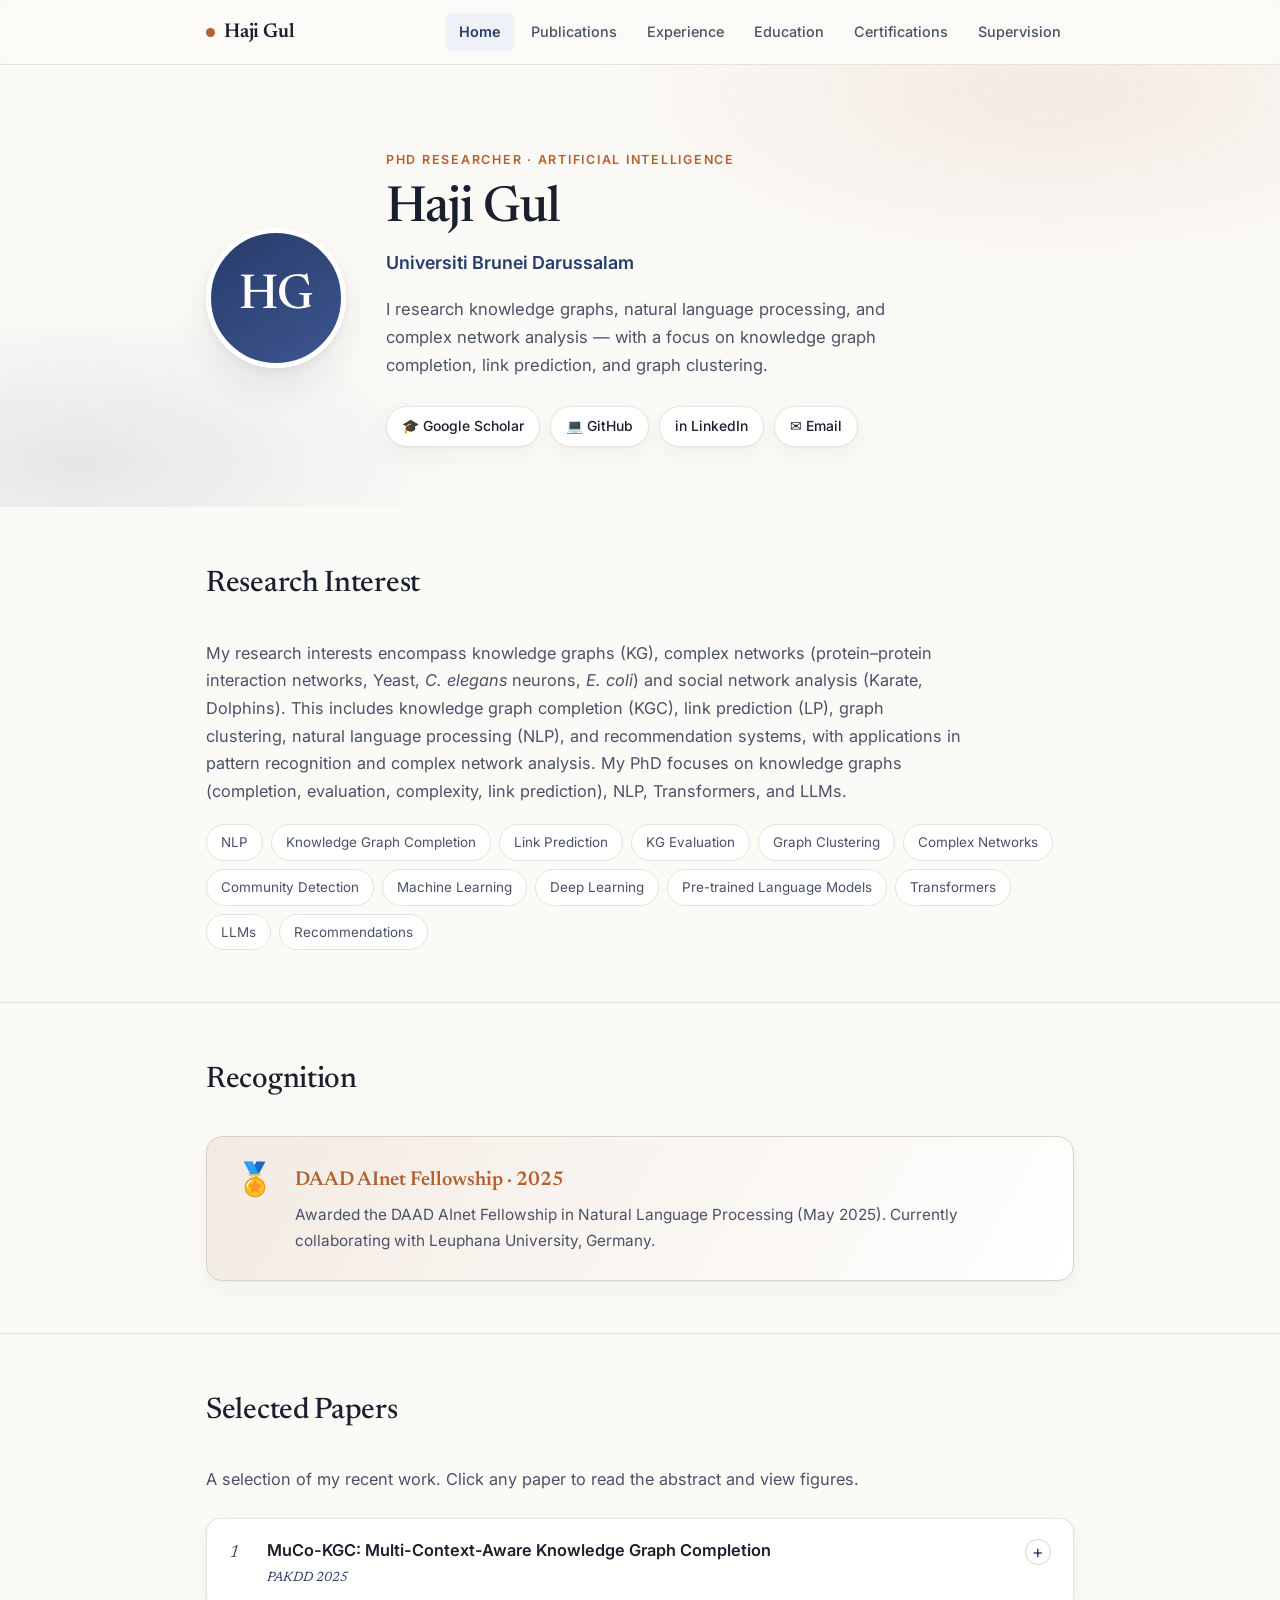
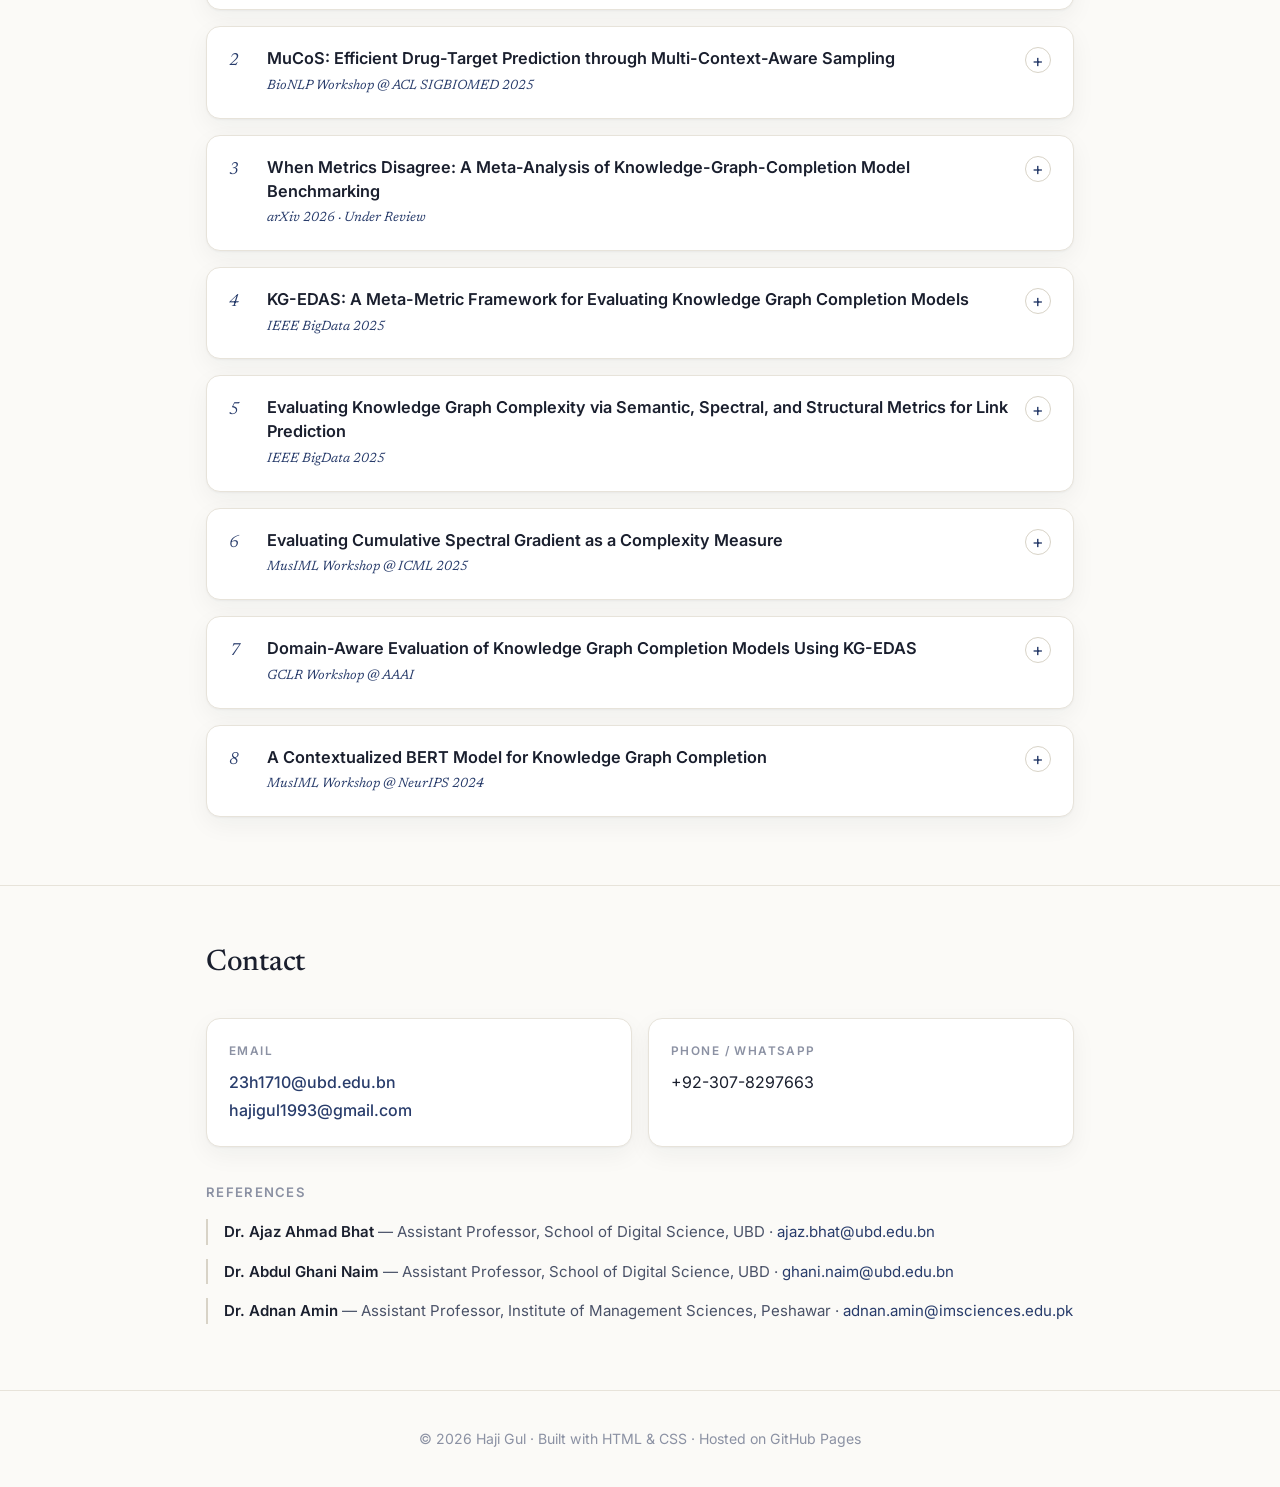
==== commit 74f15f25: "Add files via upload" ====
--- a/index.html
+++ b/index.html
@@ -46,7 +46,6 @@
 <section>
   <div class="wrap reveal">
     <div class="section-head">
-      <span class="section-idx">01</span>
       <h2>Research Interest</h2>
     </div>
     <p class="lead-text">
@@ -69,7 +68,6 @@
 <section>
   <div class="wrap reveal">
     <div class="section-head">
-      <span class="section-idx">02</span>
       <h2>Recognition</h2>
     </div>
     <div class="highlight">
@@ -86,7 +84,217 @@
 <section>
   <div class="wrap reveal">
     <div class="section-head">
-      <span class="section-idx">03</span>
+      <h2>Selected Papers</h2>
+    </div>
+    <p class="lead-text" style="margin-bottom:24px">A selection of my recent work. Click any paper to read the abstract and view figures.</p>
+
+    <!-- ============ PAPER 1 ============ -->
+    <details class="paper">
+      <summary class="paper-head">
+        <span class="paper-num">1</span>
+        <div class="pt">
+          <div class="pub-title">MuCo-KGC: Multi-Context-Aware Knowledge Graph Completion</div>
+          <div class="pub-venue">PAKDD 2025</div>
+        </div>
+        <span class="paper-toggle">+</span>
+      </summary>
+      <div class="paper-body">
+        <div class="abstract-label">Abstract</div>
+        <p class="abstract">[ Paste the abstract for MuCo-KGC here. Replace this whole sentence with your real abstract text. ]</p>
+        <div class="paper-figs">
+          <figure class="fig">
+            <img src="figures/muco-kgc-1.png" alt="MuCo-KGC figure 1"
+                 onerror="this.style.display='none';this.nextElementSibling.style.display='flex'">
+            <div class="fig-placeholder">Add image: figures/muco-kgc-1.png</div>
+            <figcaption>Figure 1 — add your caption here.</figcaption>
+          </figure>
+        </div>
+        <div class="paper-links">
+          <a href="https://dl.acm.org/doi/10.1007/978-981-96-8298-0_1" target="_blank">Paper ↗</a>
+        </div>
+      </div>
+    </details>
+
+    <!-- ============ PAPER 2 ============ -->
+    <details class="paper">
+      <summary class="paper-head">
+        <span class="paper-num">2</span>
+        <div class="pt">
+          <div class="pub-title">MuCoS: Efficient Drug-Target Prediction through Multi-Context-Aware Sampling</div>
+          <div class="pub-venue">BioNLP Workshop @ ACL SIGBIOMED 2025</div>
+        </div>
+        <span class="paper-toggle">+</span>
+      </summary>
+      <div class="paper-body">
+        <div class="abstract-label">Abstract</div>
+        <p class="abstract">[ Paste the abstract for MuCoS here. ]</p>
+        <div class="paper-figs">
+          <figure class="fig">
+            <img src="figures/mucos-1.png" alt="MuCoS figure 1"
+                 onerror="this.style.display='none';this.nextElementSibling.style.display='flex'">
+            <div class="fig-placeholder">Add image: figures/mucos-1.png</div>
+            <figcaption>Figure 1 — add your caption here.</figcaption>
+          </figure>
+        </div>
+        <div class="paper-links">
+          <a href="https://aclanthology.org/people/haji-gul/" target="_blank">Paper ↗</a>
+        </div>
+      </div>
+    </details>
+
+    <!-- ============ PAPER 3 ============ -->
+    <details class="paper">
+      <summary class="paper-head">
+        <span class="paper-num">3</span>
+        <div class="pt">
+          <div class="pub-title">When Metrics Disagree: A Meta-Analysis of Knowledge-Graph-Completion Model Benchmarking</div>
+          <div class="pub-venue">arXiv 2026 · Under Review</div>
+        </div>
+        <span class="paper-toggle">+</span>
+      </summary>
+      <div class="paper-body">
+        <div class="abstract-label">Abstract</div>
+        <p class="abstract">[ Paste the abstract for When Metrics Disagree here. ]</p>
+        <div class="paper-figs">
+          <figure class="fig">
+            <img src="figures/when-metrics-1.png" alt="When Metrics Disagree figure 1"
+                 onerror="this.style.display='none';this.nextElementSibling.style.display='flex'">
+            <div class="fig-placeholder">Add image: figures/when-metrics-1.png</div>
+            <figcaption>Figure 1 — add your caption here.</figcaption>
+          </figure>
+        </div>
+        <div class="paper-links">
+          <a href="https://arxiv.org/pdf/2606.10287" target="_blank">arXiv ↗</a>
+        </div>
+      </div>
+    </details>
+
+    <!-- ============ PAPER 4 ============ -->
+    <details class="paper">
+      <summary class="paper-head">
+        <span class="paper-num">4</span>
+        <div class="pt">
+          <div class="pub-title">KG-EDAS: A Meta-Metric Framework for Evaluating Knowledge Graph Completion Models</div>
+          <div class="pub-venue">IEEE BigData 2025</div>
+        </div>
+        <span class="paper-toggle">+</span>
+      </summary>
+      <div class="paper-body">
+        <div class="abstract-label">Abstract</div>
+        <p class="abstract">[ Paste the abstract for KG-EDAS here. ]</p>
+        <div class="paper-figs">
+          <figure class="fig">
+            <img src="figures/kg-edas-1.png" alt="KG-EDAS figure 1"
+                 onerror="this.style.display='none';this.nextElementSibling.style.display='flex'">
+            <div class="fig-placeholder">Add image: figures/kg-edas-1.png</div>
+            <figcaption>Figure 1 — add your caption here.</figcaption>
+          </figure>
+        </div>
+      </div>
+    </details>
+
+    <!-- ============ PAPER 5 ============ -->
+    <details class="paper">
+      <summary class="paper-head">
+        <span class="paper-num">5</span>
+        <div class="pt">
+          <div class="pub-title">Evaluating Knowledge Graph Complexity via Semantic, Spectral, and Structural Metrics for Link Prediction</div>
+          <div class="pub-venue">IEEE BigData 2025</div>
+        </div>
+        <span class="paper-toggle">+</span>
+      </summary>
+      <div class="paper-body">
+        <div class="abstract-label">Abstract</div>
+        <p class="abstract">[ Paste the abstract for this paper here. ]</p>
+        <div class="paper-figs">
+          <figure class="fig">
+            <img src="figures/kg-complexity-1.png" alt="KG complexity figure 1"
+                 onerror="this.style.display='none';this.nextElementSibling.style.display='flex'">
+            <div class="fig-placeholder">Add image: figures/kg-complexity-1.png</div>
+            <figcaption>Figure 1 — add your caption here.</figcaption>
+          </figure>
+        </div>
+      </div>
+    </details>
+
+    <!-- ============ PAPER 6 ============ -->
+    <details class="paper">
+      <summary class="paper-head">
+        <span class="paper-num">6</span>
+        <div class="pt">
+          <div class="pub-title">Evaluating Cumulative Spectral Gradient as a Complexity Measure</div>
+          <div class="pub-venue">MusIML Workshop @ ICML 2025</div>
+        </div>
+        <span class="paper-toggle">+</span>
+      </summary>
+      <div class="paper-body">
+        <div class="abstract-label">Abstract</div>
+        <p class="abstract">[ Paste the abstract for this paper here. ]</p>
+        <div class="paper-figs">
+          <figure class="fig">
+            <img src="figures/csg-1.png" alt="Cumulative spectral gradient figure 1"
+                 onerror="this.style.display='none';this.nextElementSibling.style.display='flex'">
+            <div class="fig-placeholder">Add image: figures/csg-1.png</div>
+            <figcaption>Figure 1 — add your caption here.</figcaption>
+          </figure>
+        </div>
+      </div>
+    </details>
+
+    <!-- ============ PAPER 7 ============ -->
+    <details class="paper">
+      <summary class="paper-head">
+        <span class="paper-num">7</span>
+        <div class="pt">
+          <div class="pub-title">Domain-Aware Evaluation of Knowledge Graph Completion Models Using KG-EDAS</div>
+          <div class="pub-venue">GCLR Workshop @ AAAI</div>
+        </div>
+        <span class="paper-toggle">+</span>
+      </summary>
+      <div class="paper-body">
+        <div class="abstract-label">Abstract</div>
+        <p class="abstract">[ Paste the abstract for this paper here. ]</p>
+        <div class="paper-figs">
+          <figure class="fig">
+            <img src="figures/domain-edas-1.png" alt="Domain-aware KG-EDAS figure 1"
+                 onerror="this.style.display='none';this.nextElementSibling.style.display='flex'">
+            <div class="fig-placeholder">Add image: figures/domain-edas-1.png</div>
+            <figcaption>Figure 1 — add your caption here.</figcaption>
+          </figure>
+        </div>
+      </div>
+    </details>
+
+    <!-- ============ PAPER 8 ============ -->
+    <details class="paper">
+      <summary class="paper-head">
+        <span class="paper-num">8</span>
+        <div class="pt">
+          <div class="pub-title">A Contextualized BERT Model for Knowledge Graph Completion</div>
+          <div class="pub-venue">MusIML Workshop @ NeurIPS 2024</div>
+        </div>
+        <span class="paper-toggle">+</span>
+      </summary>
+      <div class="paper-body">
+        <div class="abstract-label">Abstract</div>
+        <p class="abstract">[ Paste the abstract for this paper here. ]</p>
+        <div class="paper-figs">
+          <figure class="fig">
+            <img src="figures/bert-kgc-1.png" alt="Contextualized BERT KGC figure 1"
+                 onerror="this.style.display='none';this.nextElementSibling.style.display='flex'">
+            <div class="fig-placeholder">Add image: figures/bert-kgc-1.png</div>
+            <figcaption>Figure 1 — add your caption here.</figcaption>
+          </figure>
+        </div>
+      </div>
+    </details>
+
+  </div>
+</section>
+
+<section>
+  <div class="wrap reveal">
+    <div class="section-head">
       <h2>Contact</h2>
     </div>
     <div class="contact-grid">
--- a/style.css
+++ b/style.css
@@ -221,6 +221,56 @@
 .contact-card a{font-weight:500}
 .ref{font-size:.94rem;color:var(--ink-soft);margin-bottom:14px;padding-left:16px;border-left:2px solid var(--line-strong)}
 .ref b{color:var(--ink);font-weight:600}
+
+/* ---------------- SELECTED PAPERS ---------------- */
+.paper{
+  background:var(--paper2);border:1px solid var(--line);border-radius:14px;
+  margin-bottom:16px;box-shadow:var(--shadow);overflow:hidden;
+  transition:box-shadow .2s, border-color .2s;
+}
+.paper:hover{box-shadow:var(--shadow-lift);border-color:var(--line-strong)}
+.paper-head{
+  display:flex;align-items:flex-start;gap:14px;padding:20px 22px;cursor:pointer;
+  list-style:none;
+}
+.paper-head::-webkit-details-marker{display:none}
+.paper-num{
+  font-family:'Newsreader',serif;font-style:italic;color:var(--hue);font-size:1.1rem;
+  flex-shrink:0;min-width:24px;
+}
+.paper-head .pt{flex:1}
+.paper-head .pt .pub-title{margin-bottom:4px}
+.paper-head .pt .pub-venue{font-size:.84rem}
+.paper-toggle{
+  flex-shrink:0;width:26px;height:26px;border-radius:50%;border:1px solid var(--line-strong);
+  display:flex;align-items:center;justify-content:center;color:var(--hue);
+  font-size:1.1rem;transition:transform .25s, background .2s;line-height:1;
+}
+details[open] .paper-toggle{transform:rotate(45deg);background:var(--hue-soft)}
+.paper-body{padding:0 22px 22px;border-top:1px solid var(--line);margin-top:-2px}
+.paper-body .abstract-label{
+  font-size:.74rem;font-weight:600;letter-spacing:.12em;text-transform:uppercase;
+  color:var(--ink-faint);margin:18px 0 8px;
+}
+.paper-body p.abstract{color:var(--ink-soft);font-size:.96rem;margin-bottom:8px}
+.paper-figs{display:grid;grid-template-columns:1fr;gap:14px;margin-top:18px}
+.paper-figs.two{grid-template-columns:1fr 1fr}
+figure.fig{margin:0;border:1px solid var(--line);border-radius:10px;overflow:hidden;background:var(--paper)}
+figure.fig img{width:100%;height:auto;display:block}
+figure.fig figcaption{font-size:.82rem;color:var(--ink-faint);padding:8px 12px;font-style:italic;font-family:'Newsreader',serif}
+.fig-placeholder{
+  aspect-ratio:16/9;display:flex;align-items:center;justify-content:center;
+  color:var(--ink-faint);font-size:.85rem;text-align:center;padding:20px;
+  background:repeating-linear-gradient(45deg,var(--paper),var(--paper) 10px,#f3f0ea 10px,#f3f0ea 20px);
+}
+.paper-links{margin-top:16px;display:flex;gap:10px;flex-wrap:wrap}
+.paper-links a{
+  font-size:.84rem;font-weight:500;padding:6px 13px;border-radius:8px;
+  background:var(--hue-soft);color:var(--hue);
+}
+.paper-links a:hover{background:var(--hue);color:#fff}
+
+@media(max-width:620px){.paper-figs.two{grid-template-columns:1fr}}
 
 /* ---------------- FOOTER ---------------- */
 footer{padding:36px 0;text-align:center;color:var(--ink-faint);font-size:.88rem;border-top:1px solid var(--line)}
